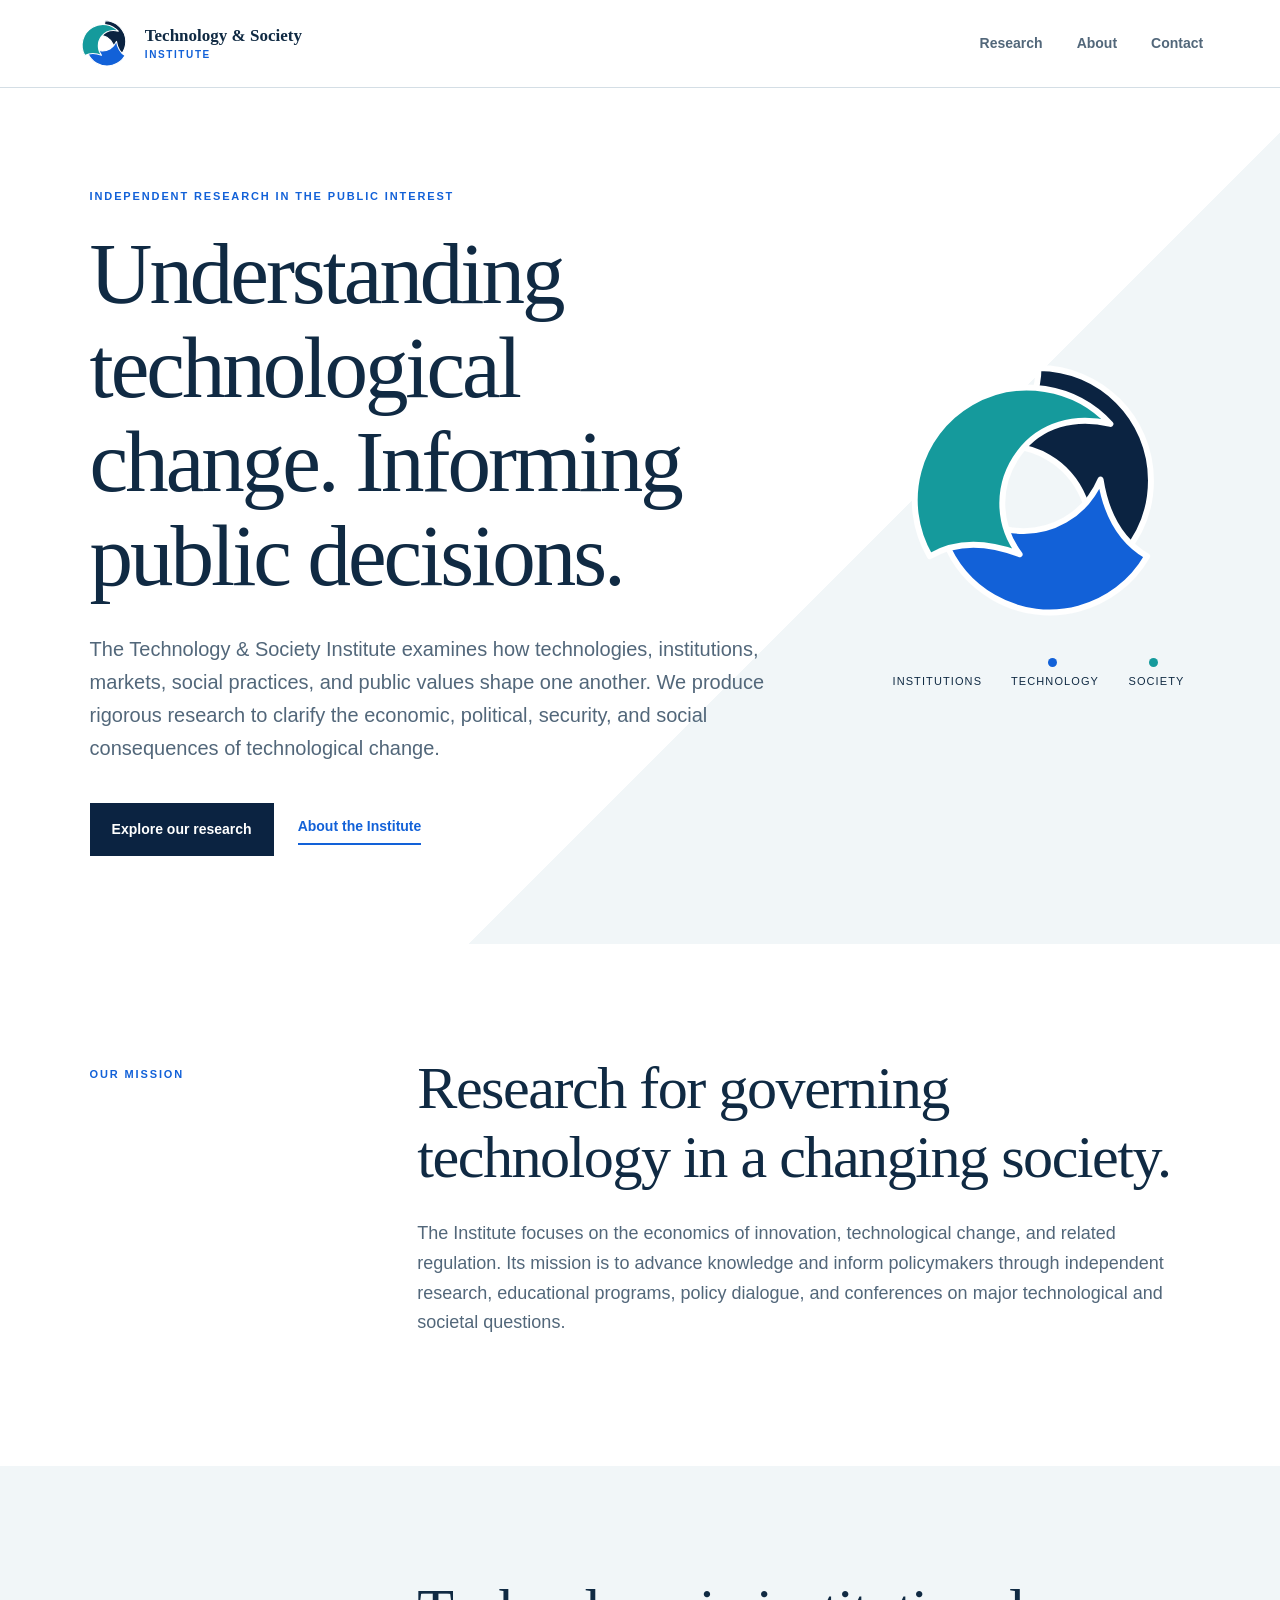
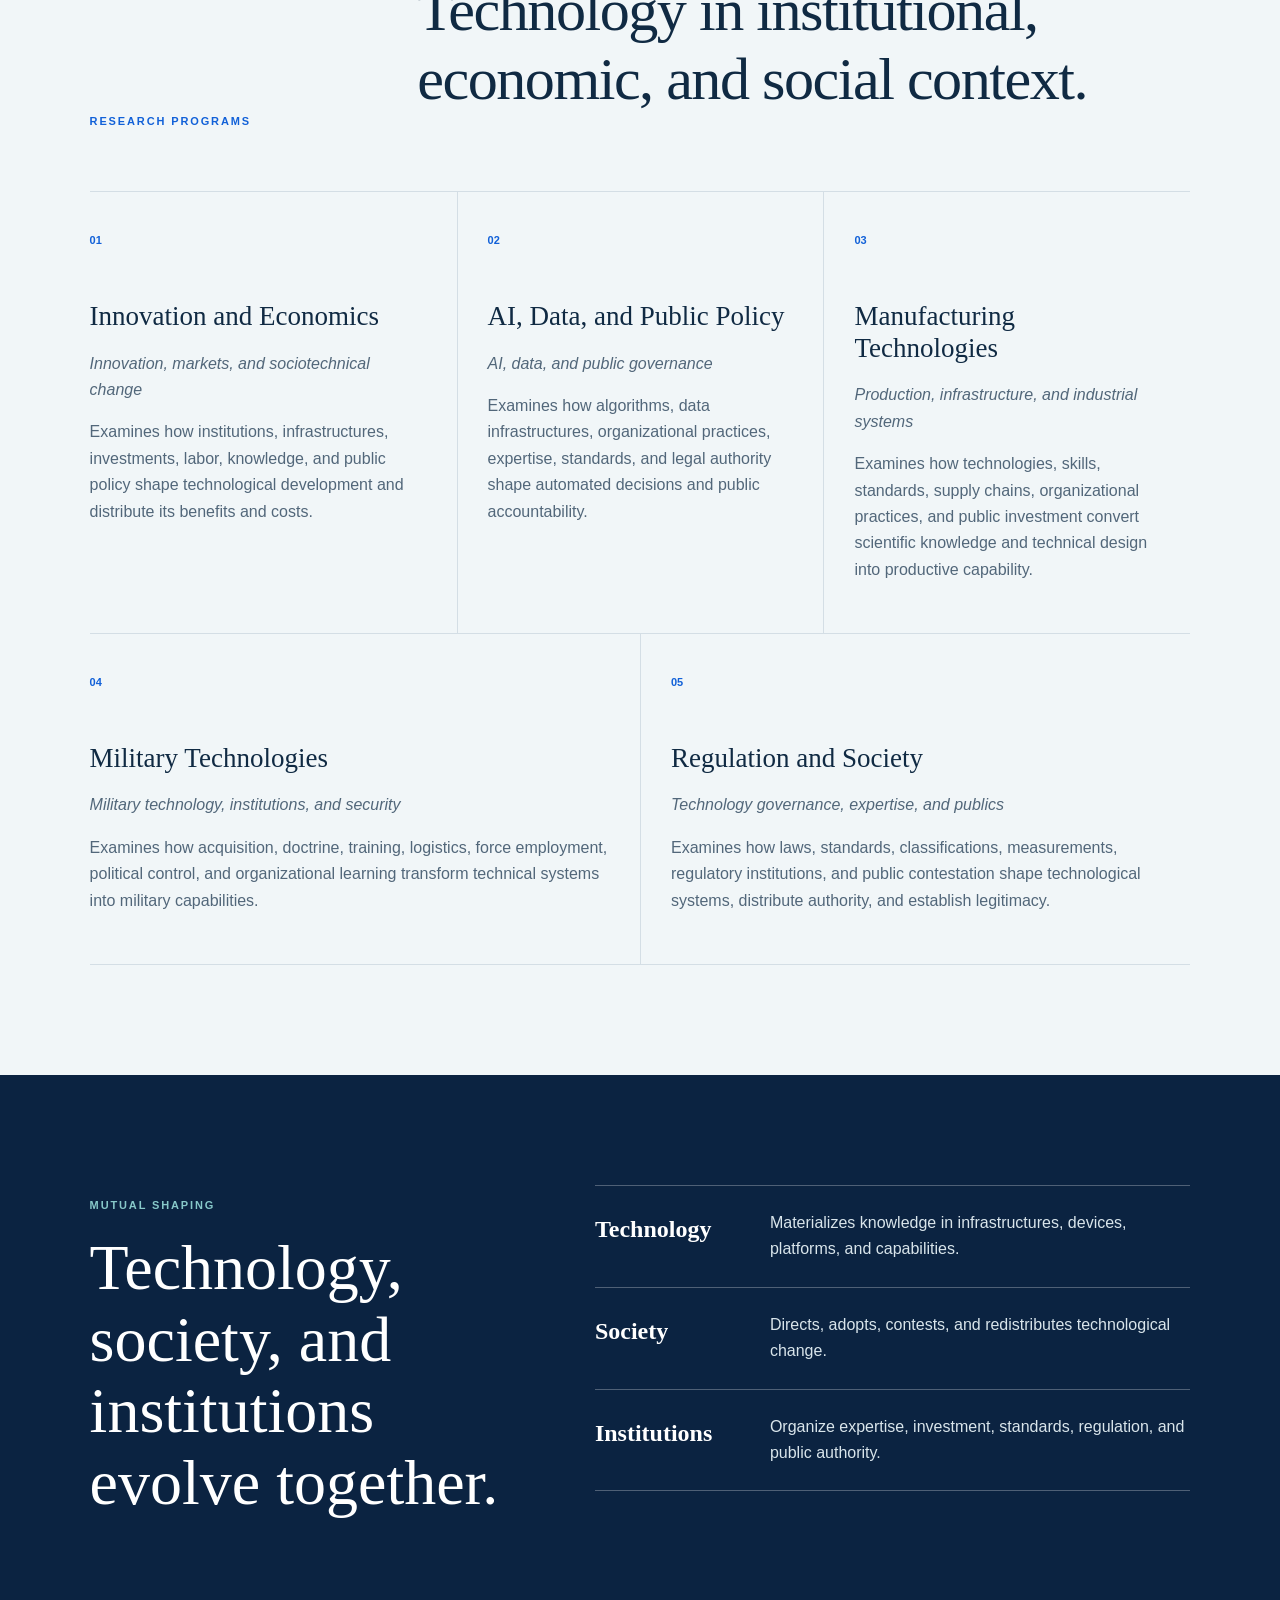
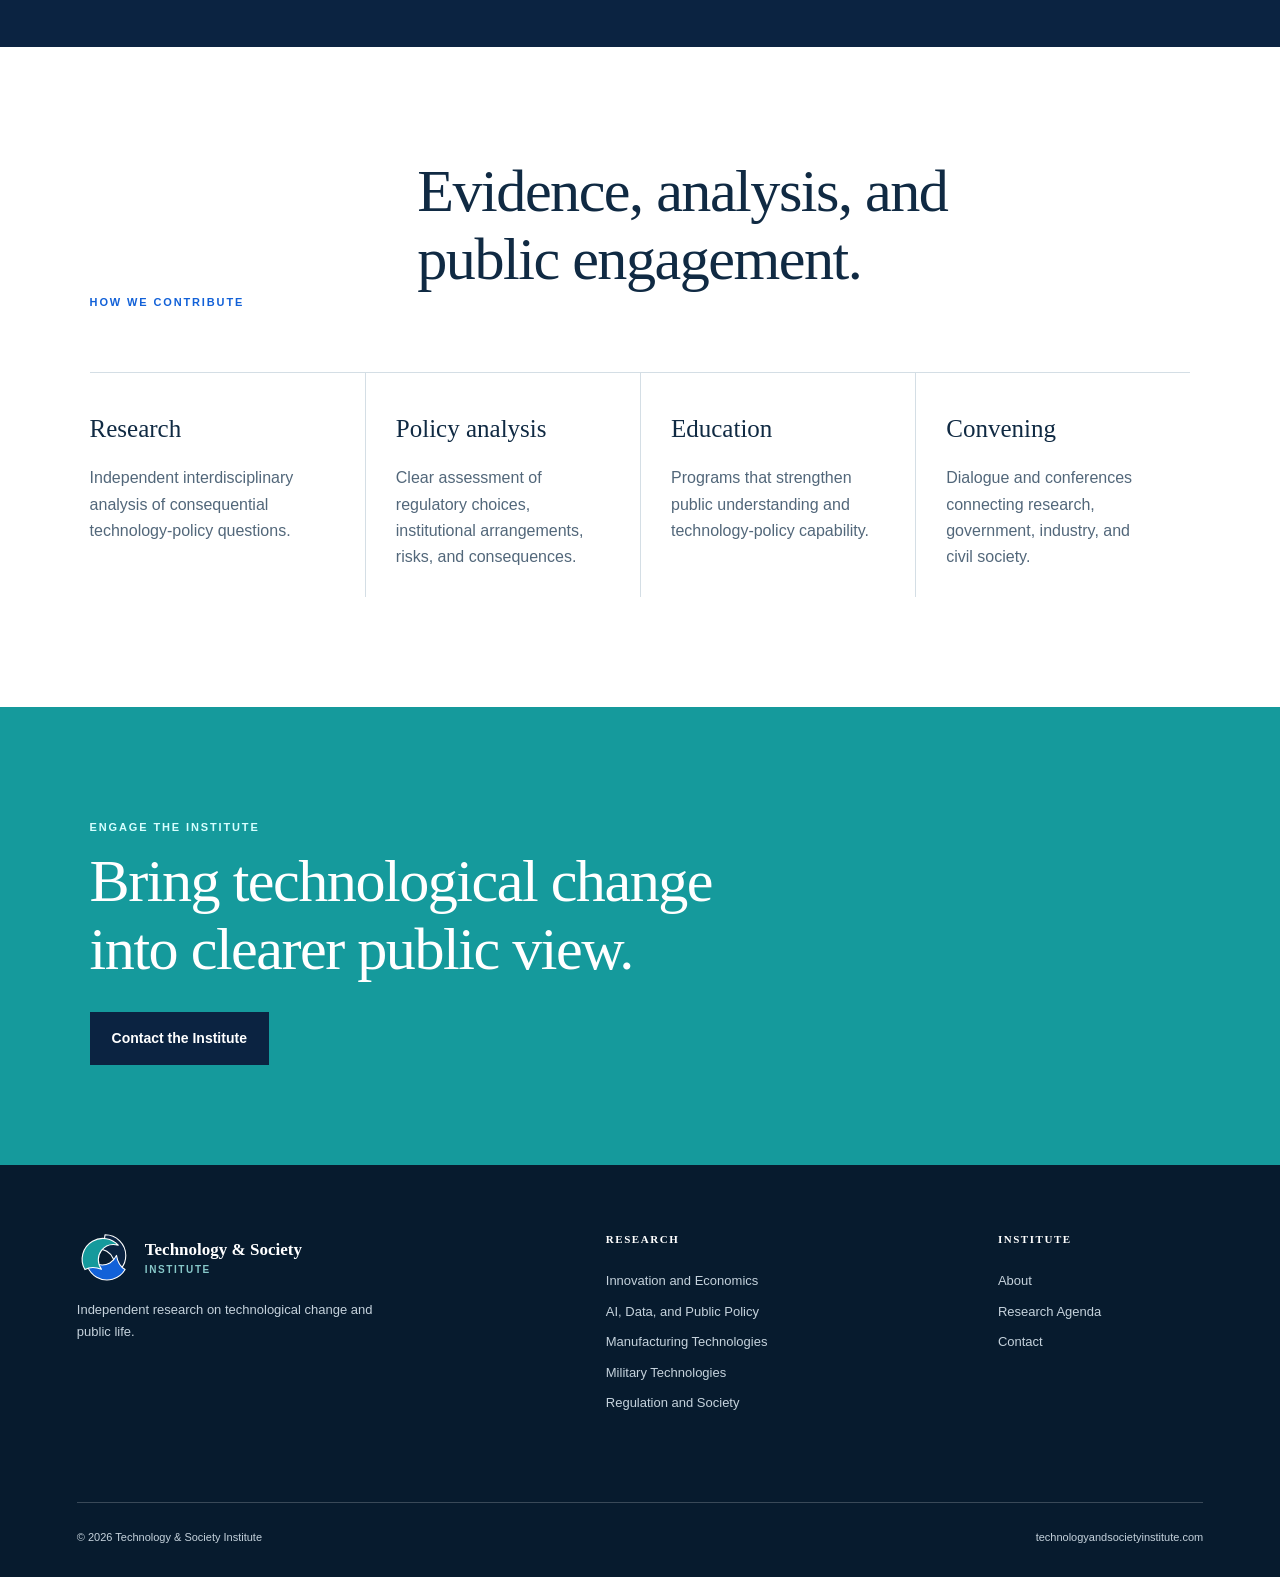
==== index.html @ 9b7af1f1 "Replace science framing with technology, society, and institutions" ====
<!doctype html><html lang="en"><head><meta charset="utf-8"><meta name="viewport" content="width=device-width,initial-scale=1"><title>Technology & Society Institute | Technology, Society, and Institutions</title><meta name="description" content="Independent research on innovation, technological change, regulation, manufacturing, military technology, and the mutual shaping of technology, society, and institutions."><link rel="icon" href="favicon.svg" type="image/svg+xml"><link rel="stylesheet" href="style.css"></head><body><header class="site-header"><a class="brand" href="index.html"><img src="triadic-logo.svg" alt=""><span>Technology &amp; Society<small>Institute</small></span></a><nav aria-label="Primary navigation"><a href="research.html">Research</a><a href="about.html">About</a><a href="contact.html">Contact</a></nav></header><main>
<section class="hero"><div class="hero-copy"><p class="eyebrow">Independent research in the public interest</p><h1>Understanding technological change. Informing public decisions.</h1><p class="lead">The Technology &amp; Society Institute examines how technologies, institutions, markets, social practices, and public values shape one another. We produce rigorous research to clarify the economic, political, security, and social consequences of technological change.</p><div class="actions"><a class="button primary" href="research.html">Explore our research</a><a class="button text" href="about.html">About the Institute</a></div></div><div class="hero-mark"><img src="triadic-logo.svg" alt="Three interwoven forms representing technology, society, and institutions"><div class="legend"><span><i class="institutions"></i>Institutions</span><span><i class="technology"></i>Technology</span><span><i class="society"></i>Society</span></div></div></section>
<section class="mission"><p class="section-label">Our mission</p><div><h2>Research for governing technology in a changing society.</h2><p>The Institute focuses on the economics of innovation, technological change, and related regulation. Its mission is to advance knowledge and inform policymakers through independent research, educational programs, policy dialogue, and conferences on major technological and societal questions.</p></div></section>
<section class="programs"><div class="section-head"><p class="section-label">Research programs</p><h2>Technology in institutional, economic, and social context.</h2></div><div class="program-grid">
<a href="innovation-economics.html"><span>01</span><h3>Innovation and Economics</h3><p><em>Innovation, markets, and sociotechnical change</em></p><p>Examines how institutions, infrastructures, investments, labor, knowledge, and public policy shape technological development and distribute its benefits and costs.</p></a>
<a href="ai-public-policy.html"><span>02</span><h3>AI, Data, and Public Policy</h3><p><em>AI, data, and public governance</em></p><p>Examines how algorithms, data infrastructures, organizational practices, expertise, standards, and legal authority shape automated decisions and public accountability.</p></a>
<a href="manufacturing-technology.html"><span>03</span><h3>Manufacturing Technologies</h3><p><em>Production, infrastructure, and industrial systems</em></p><p>Examines how technologies, skills, standards, supply chains, organizational practices, and public investment convert scientific knowledge and technical design into productive capability.</p></a>
<a href="military-technology.html"><span>04</span><h3>Military Technologies</h3><p><em>Military technology, institutions, and security</em></p><p>Examines how acquisition, doctrine, training, logistics, force employment, political control, and organizational learning transform technical systems into military capabilities.</p></a>
<a href="regulation-society.html"><span>05</span><h3>Regulation and Society</h3><p><em>Technology governance, expertise, and publics</em></p><p>Examines how laws, standards, classifications, measurements, regulatory institutions, and public contestation shape technological systems, distribute authority, and establish legitimacy.</p></a>
</div></section>
<section class="coproduction"><div><p class="section-label light">Mutual shaping</p><h2>Technology, society, and institutions evolve together.</h2></div><div class="cycle"><article><b>Technology</b><p>Materializes knowledge in infrastructures, devices, platforms, and capabilities.</p></article><article><b>Society</b><p>Directs, adopts, contests, and redistributes technological change.</p></article><article><b>Institutions</b><p>Organize expertise, investment, standards, regulation, and public authority.</p></article></div></section>
<section class="work"><div class="section-head"><p class="section-label">How we contribute</p><h2>Evidence, analysis, and public engagement.</h2></div><div class="work-grid"><article><span>Research</span><p>Independent interdisciplinary analysis of consequential technology-policy questions.</p></article><article><span>Policy analysis</span><p>Clear assessment of regulatory choices, institutional arrangements, risks, and consequences.</p></article><article><span>Education</span><p>Programs that strengthen public understanding and technology-policy capability.</p></article><article><span>Convening</span><p>Dialogue and conferences connecting research, government, industry, and civil society.</p></article></div></section>
<section class="cta"><p class="section-label">Engage the Institute</p><h2>Bring technological change into clearer public view.</h2><a class="button primary" href="contact.html">Contact the Institute</a></section></main><footer><div class="footer-brand"><a class="brand inverse" href="index.html"><img src="triadic-logo.svg" alt=""><span>Technology &amp; Society<small>Institute</small></span></a><p>Independent research on technological change and public life.</p></div><div><h3>Research</h3><a href="innovation-economics.html">Innovation and Economics</a><a href="ai-public-policy.html">AI, Data, and Public Policy</a><a href="manufacturing-technology.html">Manufacturing Technologies</a><a href="military-technology.html">Military Technologies</a><a href="regulation-society.html">Regulation and Society</a></div><div><h3>Institute</h3><a href="about.html">About</a><a href="research.html">Research Agenda</a><a href="contact.html">Contact</a></div><div class="footer-base"><span>© 2026 Technology &amp; Society Institute</span><span>technologyandsocietyinstitute.com</span></div></footer></body></html>
---- style.css ----
:root{--navy:#0b2341;--blue:#1261d8;--teal:#159a9c;--ink:#102a43;--muted:#52677a;--pale:#f1f6f8;--line:#d4dee5;--white:#fff;--serif:Georgia,"Times New Roman",serif;--sans:Arial,Helvetica,sans-serif}*{box-sizing:border-box}html{scroll-behavior:smooth}body{margin:0;color:var(--ink);background:var(--white);font-family:var(--sans);line-height:1.65}a{color:inherit}a:focus-visible{outline:3px solid var(--teal);outline-offset:4px}h1,h2,h3{font-family:var(--serif);text-wrap:balance;word-break:normal;hyphens:none}.site-header{height:88px;display:flex;align-items:center;justify-content:space-between;padding:14px clamp(24px,6vw,96px);border-bottom:1px solid var(--line);background:rgba(255,255,255,.97);position:sticky;top:0;z-index:20}.brand{display:flex;align-items:center;gap:12px;text-decoration:none;font-family:var(--serif);font-weight:700;font-size:17px;line-height:1.1}.brand img{width:56px;height:56px}.brand small{display:block;color:var(--blue);font:700 10px var(--sans);letter-spacing:.16em;text-transform:uppercase;margin-top:4px}.site-header nav{display:flex;gap:34px}.site-header nav a{text-decoration:none;font-size:14px;font-weight:700;color:var(--muted)}.site-header nav a:hover{color:var(--blue)}.hero{min-height:720px;padding:88px clamp(24px,7vw,112px);display:grid;grid-template-columns:1.4fr 0.6fr;gap:7vw;align-items:center;background:linear-gradient(135deg,#fff 62%,var(--pale) 62%)}.eyebrow,.section-label{color:var(--blue);font-size:11px;font-weight:800;letter-spacing:.17em;text-transform:uppercase}.hero h1,.page-hero h1{font-size:clamp(54px, 6.8vw, 100px);line-height:1.08;letter-spacing:-.035em;font-weight:500;margin:22px 0 30px;max-width:1050px}.lead,.page-hero>p:last-child{font-size:20px;line-height:1.65;color:var(--muted);max-width:820px}.actions{display:flex;gap:24px;align-items:center;margin-top:38px}.button{display:inline-block;text-decoration:none;font-weight:800;font-size:14px}.button.primary{background:var(--navy);color:#fff;padding:15px 22px}.button.text{color:var(--blue);border-bottom:2px solid var(--blue);padding-bottom:5px}.hero-mark{text-align:center}.hero-mark>img{width:min(100%,400px)}.legend{display:flex;justify-content:center;gap:18px;font-size:11px;text-transform:uppercase;letter-spacing:.1em}.legend i{display:inline-block;width:9px;height:9px;border-radius:50%;margin-right:5px}.science{background:var(--navy)}.technology{background:var(--blue)}.society{background:var(--teal)}.mission,.prose{padding:110px clamp(24px,7vw,112px);display:grid;grid-template-columns:1fr 3fr;gap:70px}.contact h2,.cta h2,.mission h2,.prose h2,.section-head h2{font-size:clamp(38px, 4.7vw, 66px);line-height:1.14;letter-spacing:-.025em;font-weight:500;margin:0 0 28px}.contact p,.mission p:not(.section-label),.prose p{font-size:18px;color:var(--muted);max-width:900px}.programs,.topics,.work{padding:110px clamp(24px,7vw,112px);background:var(--pale)}.section-head{display:grid;grid-template-columns:1fr 3fr;gap:70px;align-items:end;margin-bottom:50px}.program-grid{display:grid;grid-template-columns:repeat(6,1fr);border-top:1px solid var(--line)}.program-grid a{grid-column:span 2;min-height:310px;padding:34px 30px 34px 0;border-bottom:1px solid var(--line);text-decoration:none}.program-grid a:nth-child(3n+2),.program-grid a:nth-child(3n+3){padding-left:30px;border-left:1px solid var(--line)}.program-grid a:nth-child(4),.program-grid a:nth-child(5){grid-column:span 3}.program-grid span,.topic-grid span{font-size:11px;font-weight:800;color:var(--blue)}.program-grid h3,.topic-grid h3{font-size:27px;line-height:1.18;font-weight:500;margin:48px 0 18px}.program-grid p,.topic-grid p,.work-grid p{color:var(--muted)}.coproduction{padding:110px clamp(24px,7vw,112px);background:var(--navy);color:#fff;display:grid;grid-template-columns:1fr 1.4fr;gap:80px}.section-label.light{color:#87c8c9}.coproduction h2,.method h2{font-size:clamp(40px, 5vw, 70px);line-height:1.12;font-weight:500;margin:18px 0}.cycle{border-top:1px solid rgba(255,255,255,.28)}.cycle article{display:grid;grid-template-columns:150px 1fr;gap:25px;padding:24px 0;border-bottom:1px solid rgba(255,255,255,.28)}.cycle b{font-family:var(--serif);font-size:24px}.cycle p{margin:0;color:#d9e5eb}.work{background:#fff}.work-grid{display:grid;grid-template-columns:repeat(4,1fr);border-top:1px solid var(--line)}.work-grid article{padding:35px 30px 10px 0}.work-grid article+article{padding-left:30px;border-left:1px solid var(--line)}.work-grid span{font-family:var(--serif);font-size:25px}.cta{padding:100px clamp(24px,7vw,112px);background:var(--teal);color:#fff}.cta .section-label{color:#d7ffff}.cta h2{max-width:850px}.page-hero{padding:100px clamp(24px,8vw,130px);background:var(--pale);min-height:530px;display:flex;flex-direction:column;justify-content:center}.page-hero h1{font-size:clamp(48px, 6vw, 88px);line-height:1.12}.page-hero.program{background:linear-gradient(135deg,#fff 62%,var(--pale) 62%)}.pale{background:var(--pale)}.method,.principles,.questions{padding:105px clamp(24px,7vw,112px);background:var(--navy);color:#fff}.principles>div{display:grid;grid-template-columns:repeat(4,1fr);margin-top:48px;border-top:1px solid rgba(255,255,255,.25)}.principles article{padding:30px 28px 15px 0}.principles article+article{padding-left:28px;border-left:1px solid rgba(255,255,255,.25)}.principles span{font-size:11px;color:#87c8c9}.principles h3{font-size:24px;margin:35px 0 15px}.principles p{color:#d9e5eb}.research-list{padding:50px clamp(24px,7vw,112px) 110px}.research-list a{display:grid;grid-template-columns:70px 1fr auto;gap:30px;align-items:center;padding:38px 0;border-bottom:1px solid var(--line);text-decoration:none}.research-list span{font-size:11px;color:var(--blue);font-weight:800}.research-list h2{font-size:34px;line-height:1.18;margin:0 0 10px;font-weight:500}.research-list p{margin:0;color:var(--muted)}.research-list b{font-size:13px;color:var(--blue)}.method{display:grid;grid-template-columns:1fr 1.4fr;gap:80px}.method ol{list-style:none;margin:0;padding:0;border-top:1px solid rgba(255,255,255,.25)}.method li{display:grid;grid-template-columns:150px 1fr;gap:22px;padding:24px 0;border-bottom:1px solid rgba(255,255,255,.25)}.method li span{color:#d9e5eb}.cross-cutting-grid{border-top:1px solid rgba(255,255,255,.25)}.cross-cutting-grid article{display:grid;grid-template-columns:190px 1fr;gap:22px;padding:24px 0;border-bottom:1px solid rgba(255,255,255,.25)}.cross-cutting-grid b{font-family:var(--serif);font-size:20px}.cross-cutting-grid span{color:#d9e5eb}.topics{background:#fff}.topic-grid{display:grid;grid-template-columns:1fr 1fr;gap:1px;background:var(--line)}.topic-grid article{background:#fff;padding:38px}.topic-grid h3{margin:32px 0 14px}.questions ul{margin:45px 0 0;padding:0;list-style:none;display:grid;grid-template-columns:1fr 1fr;gap:1px;background:rgba(255,255,255,.25)}.questions li{background:var(--navy);padding:30px;font-family:var(--serif);font-size:22px;line-height:1.35}.next-program{padding:55px clamp(24px,7vw,112px)}.next-program a{color:var(--blue);font-weight:800;text-decoration:none}.contact{padding:105px clamp(24px,7vw,112px);display:grid;grid-template-columns:1.5fr 1fr;gap:80px}.contact aside{background:var(--navy);color:#fff;padding:45px}.contact aside a{display:block;color:#fff;font-family:var(--serif);font-size:clamp(24px, 3vw, 38px);line-height:1.2;margin:42px 0;overflow-wrap:anywhere}.contact aside p:last-child{color:#d9e5eb;font-size:14px}footer{padding:65px clamp(24px,6vw,96px) 30px;background:#071b2e;color:#c5d2dc;display:grid;grid-template-columns:1.4fr 1fr 0.6fr;gap:50px}footer .brand{color:#fff}.inverse small{color:#87c8c9}.footer-brand p{max-width:320px;font-size:13px}footer h3{color:#fff;text-transform:uppercase;letter-spacing:.14em;font-size:11px;margin:0 0 22px}footer>div>a:not(.brand){display:block;text-decoration:none;font-size:13px;margin:9px 0}.footer-base{grid-column:1/-1;border-top:1px solid rgba(255,255,255,.2);margin-top:30px;padding-top:25px;display:flex;justify-content:space-between;font-size:11px}@media (max-width:900px){.hero{grid-template-columns:1fr;min-height:0}.hero-mark{display:none}.contact,.coproduction,.method,.mission,.prose,.section-head{grid-template-columns:1fr;gap:35px}.program-grid{grid-template-columns:1fr 1fr}.program-grid a,.program-grid a:nth-child(4),.program-grid a:nth-child(5){grid-column:span 1}.program-grid a:nth-child(n){padding:30px;border-left:0;border-bottom:1px solid var(--line)}.principles>div,.work-grid{grid-template-columns:1fr 1fr}.principles article:nth-child(3),.work-grid article:nth-child(3){border-left:0}.site-header nav{gap:18px}footer{grid-template-columns:1fr 1fr}}@media (max-width:560px){.site-header{height:76px;padding:10px 18px}.brand{font-size:14px}.brand img{width:48px;height:48px}.site-header nav{gap:12px}.site-header nav a{font-size:12px}.hero,.page-hero{padding:72px 22px}.hero h1,.page-hero h1{font-size:43px;line-height:1.16;letter-spacing:-.02em}.contact,.coproduction,.method,.mission,.principles,.programs,.prose,.questions,.topics,.work{padding:75px 22px}.principles>div,.program-grid,.questions ul,.topic-grid,.work-grid{grid-template-columns:1fr}.principles article,.work-grid article{border-left:0!important;padding:25px 0}.cross-cutting-grid article,.cycle article,.method li{grid-template-columns:1fr;gap:7px}.research-list{padding:30px 22px 75px}.research-list a{grid-template-columns:38px 1fr}.research-list b{display:none}.research-list h2{font-size:27px}.contact aside{padding:32px 26px}footer{grid-template-columns:1fr;padding:55px 22px 25px}.footer-base{display:block}.footer-base span{display:block;margin-top:8px}}
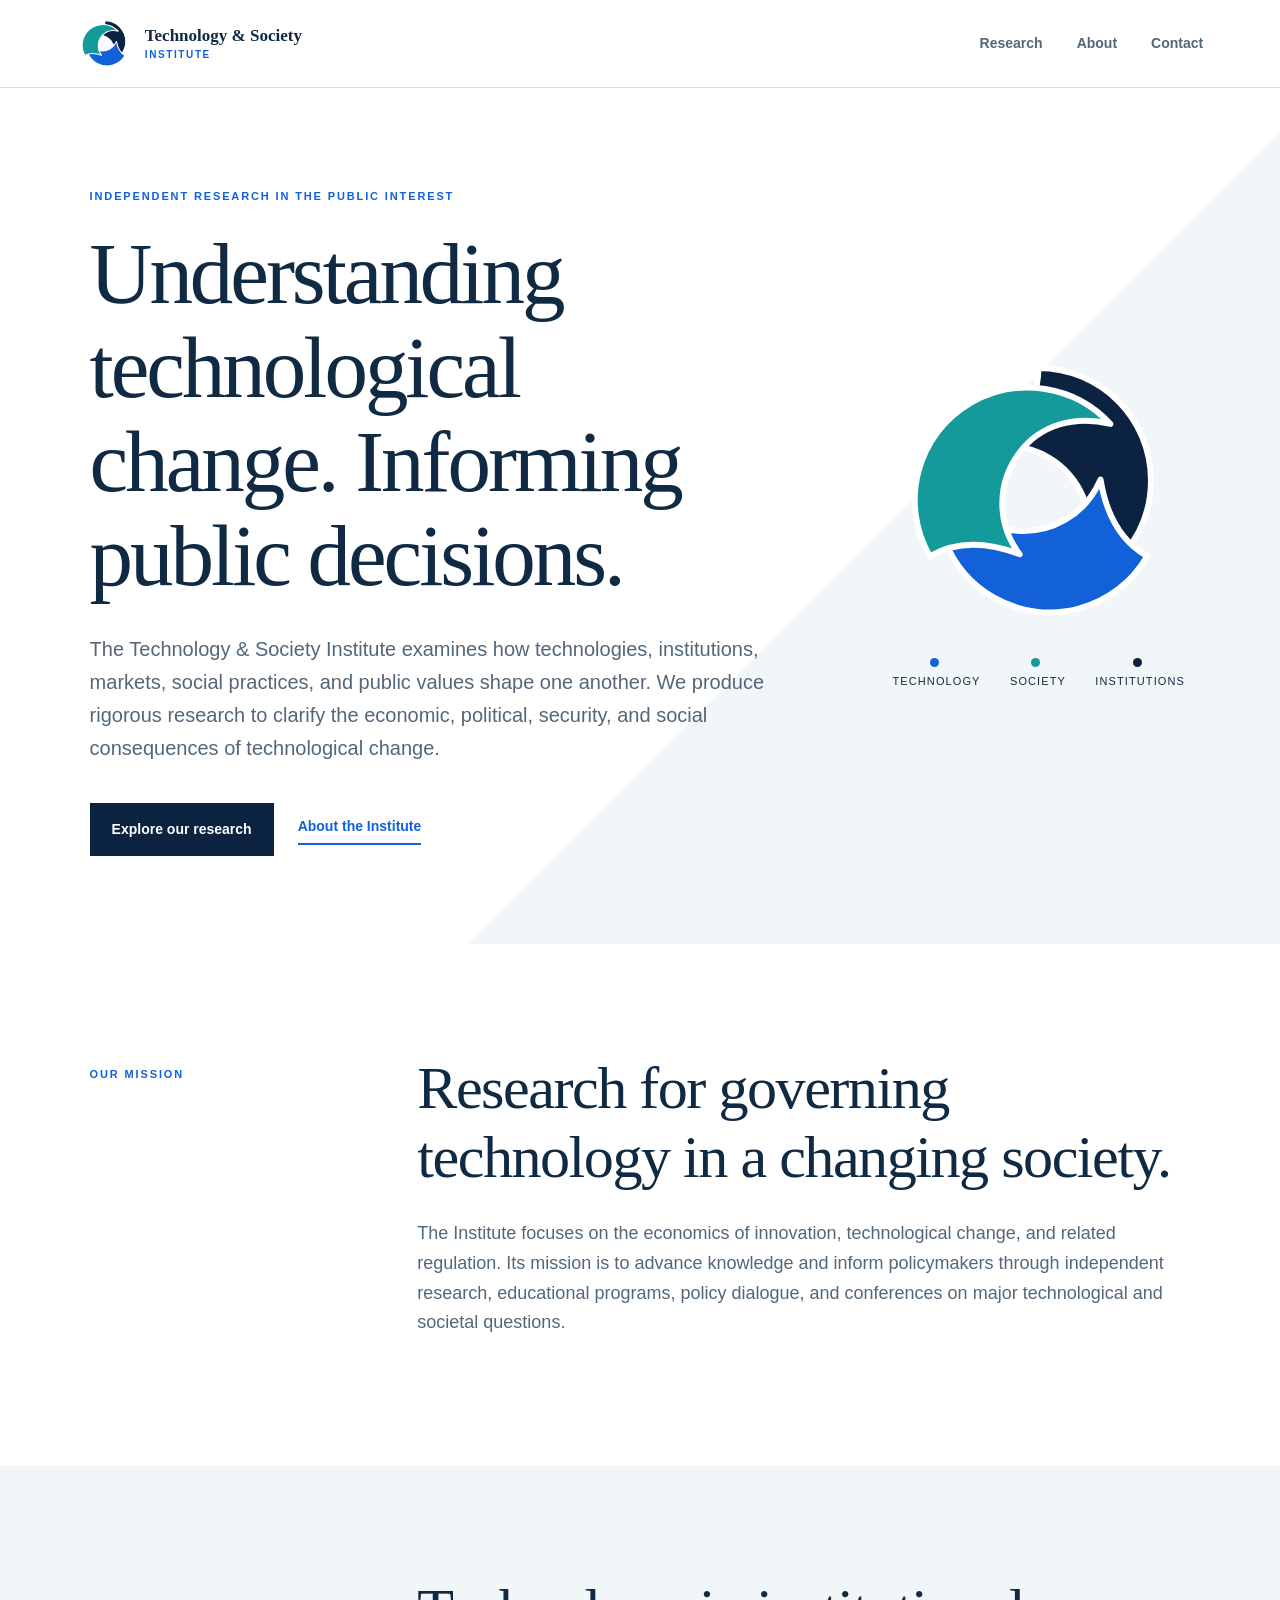
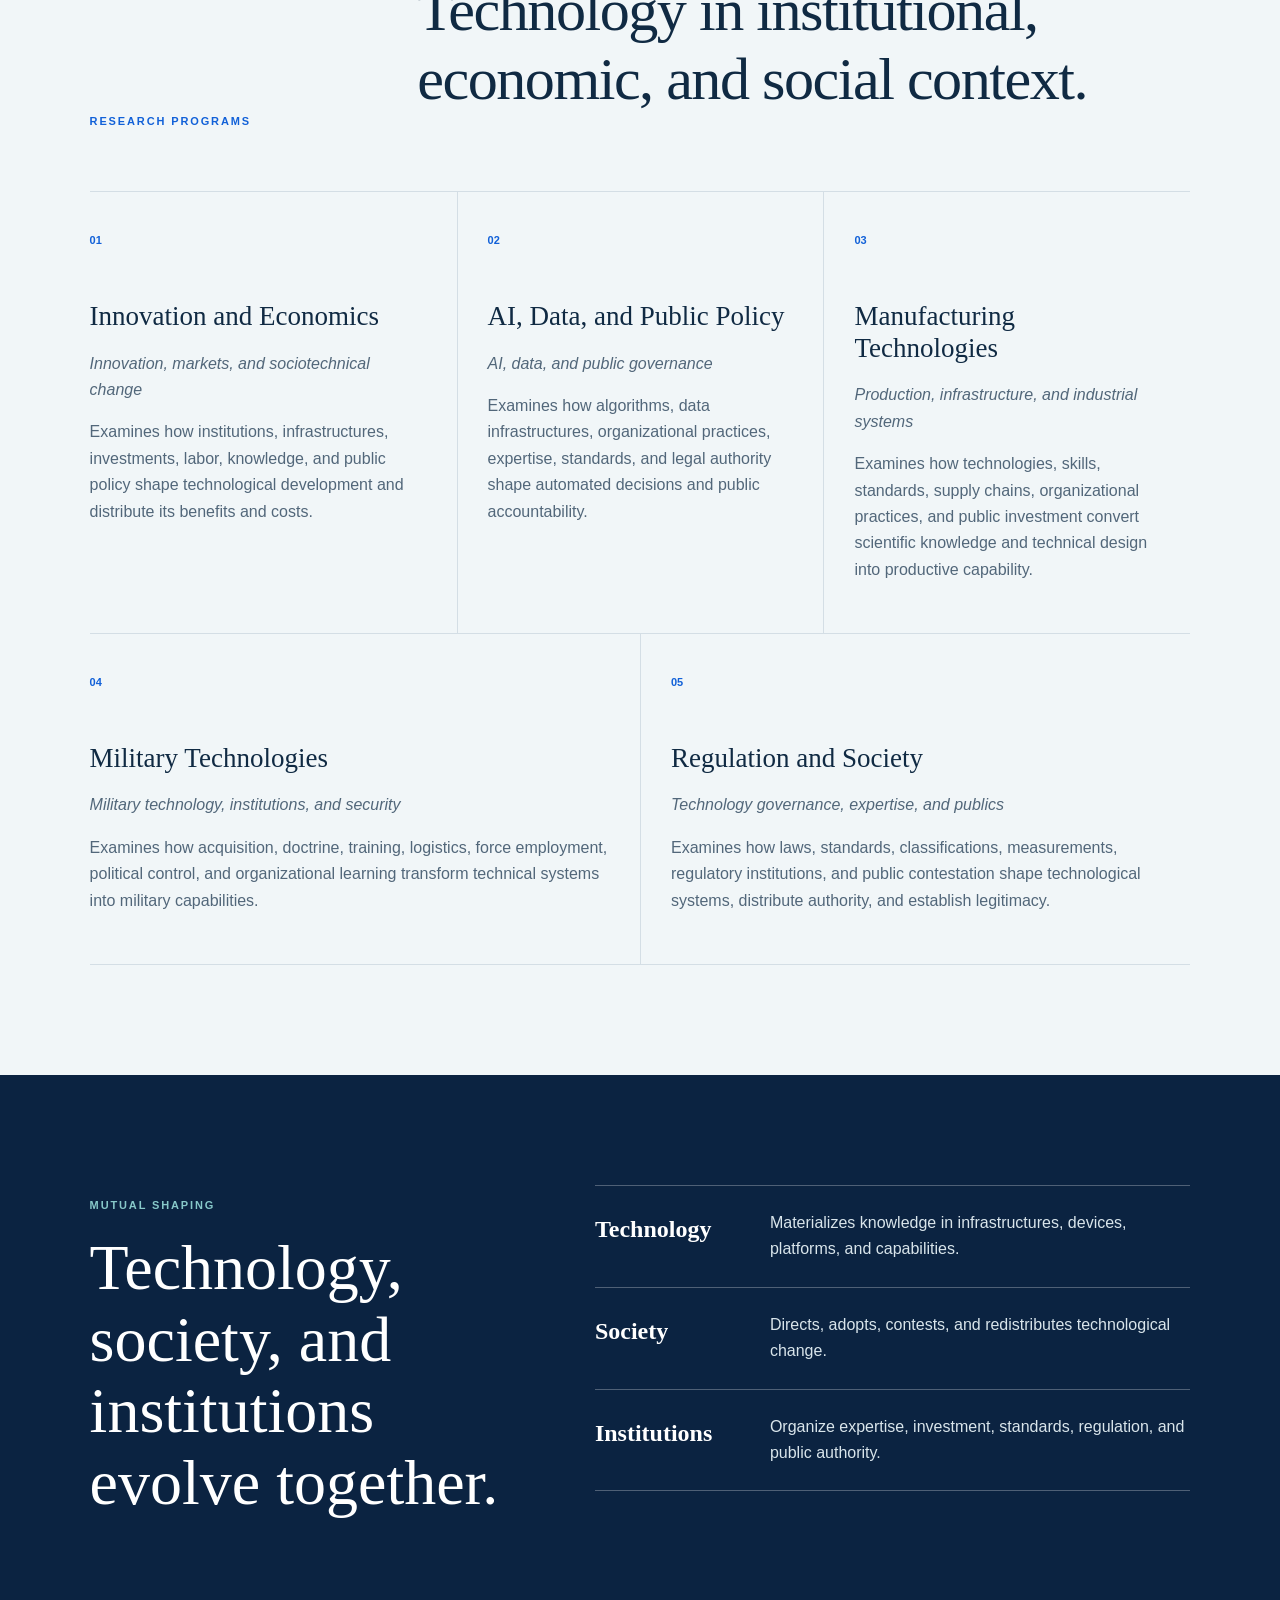
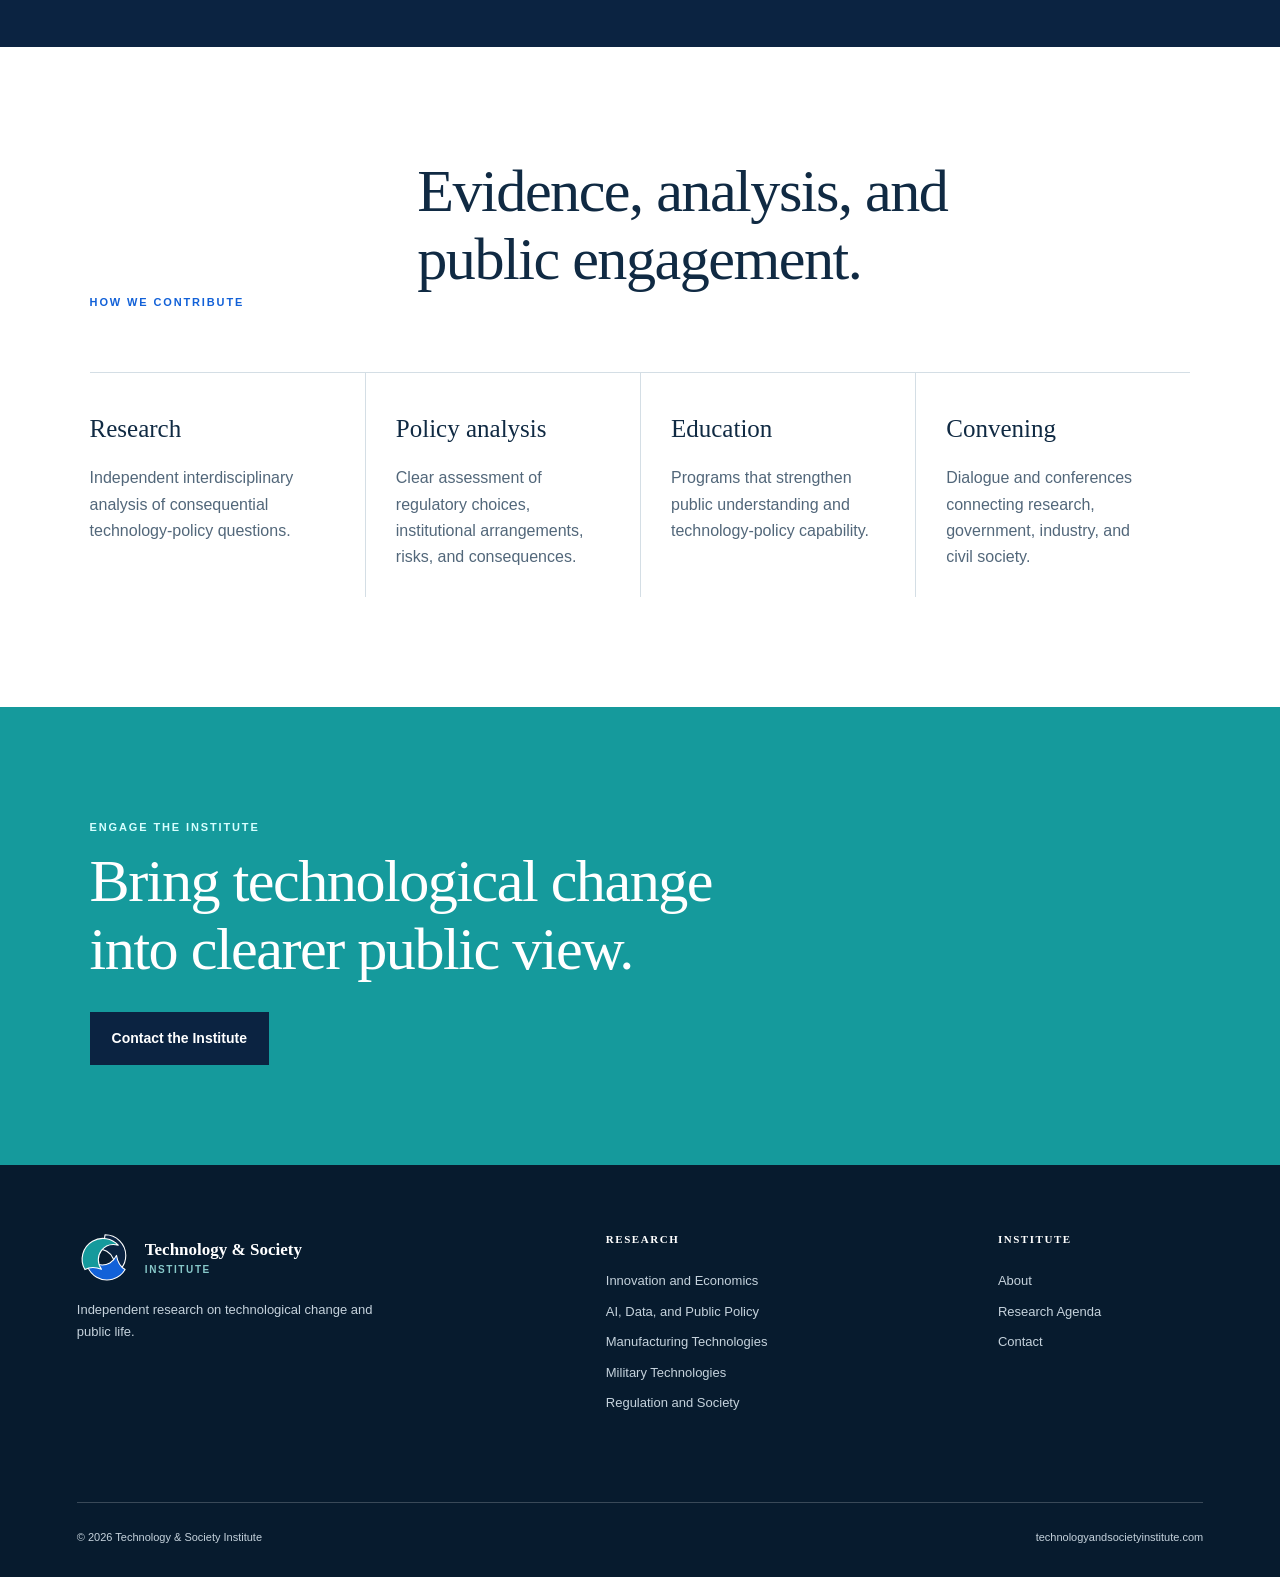
==== commit 6e267344: "Order logo legend as technology, society, and institutions" ====
--- a/index.html
+++ b/index.html
@@ -1,5 +1,5 @@
 <!doctype html><html lang="en"><head><meta charset="utf-8"><meta name="viewport" content="width=device-width,initial-scale=1"><title>Technology & Society Institute | Technology, Society, and Institutions</title><meta name="description" content="Independent research on innovation, technological change, regulation, manufacturing, military technology, and the mutual shaping of technology, society, and institutions."><link rel="icon" href="favicon.svg" type="image/svg+xml"><link rel="stylesheet" href="style.css"></head><body><header class="site-header"><a class="brand" href="index.html"><img src="triadic-logo.svg" alt=""><span>Technology &amp; Society<small>Institute</small></span></a><nav aria-label="Primary navigation"><a href="research.html">Research</a><a href="about.html">About</a><a href="contact.html">Contact</a></nav></header><main>
-<section class="hero"><div class="hero-copy"><p class="eyebrow">Independent research in the public interest</p><h1>Understanding technological change. Informing public decisions.</h1><p class="lead">The Technology &amp; Society Institute examines how technologies, institutions, markets, social practices, and public values shape one another. We produce rigorous research to clarify the economic, political, security, and social consequences of technological change.</p><div class="actions"><a class="button primary" href="research.html">Explore our research</a><a class="button text" href="about.html">About the Institute</a></div></div><div class="hero-mark"><img src="triadic-logo.svg" alt="Three interwoven forms representing technology, society, and institutions"><div class="legend"><span><i class="institutions"></i>Institutions</span><span><i class="technology"></i>Technology</span><span><i class="society"></i>Society</span></div></div></section>
+<section class="hero"><div class="hero-copy"><p class="eyebrow">Independent research in the public interest</p><h1>Understanding technological change. Informing public decisions.</h1><p class="lead">The Technology &amp; Society Institute examines how technologies, institutions, markets, social practices, and public values shape one another. We produce rigorous research to clarify the economic, political, security, and social consequences of technological change.</p><div class="actions"><a class="button primary" href="research.html">Explore our research</a><a class="button text" href="about.html">About the Institute</a></div></div><div class="hero-mark"><img src="triadic-logo.svg" alt="Three interwoven forms representing technology, society, and institutions"><div class="legend"><span><i class="technology"></i>Technology</span><span><i class="society"></i>Society</span><span><i class="institutions"></i>Institutions</span></div></div></section>
 <section class="mission"><p class="section-label">Our mission</p><div><h2>Research for governing technology in a changing society.</h2><p>The Institute focuses on the economics of innovation, technological change, and related regulation. Its mission is to advance knowledge and inform policymakers through independent research, educational programs, policy dialogue, and conferences on major technological and societal questions.</p></div></section>
 <section class="programs"><div class="section-head"><p class="section-label">Research programs</p><h2>Technology in institutional, economic, and social context.</h2></div><div class="program-grid">
 <a href="innovation-economics.html"><span>01</span><h3>Innovation and Economics</h3><p><em>Innovation, markets, and sociotechnical change</em></p><p>Examines how institutions, infrastructures, investments, labor, knowledge, and public policy shape technological development and distribute its benefits and costs.</p></a>
--- a/style.css
+++ b/style.css
@@ -1 +1 @@
-:root{--navy:#0b2341;--blue:#1261d8;--teal:#159a9c;--ink:#102a43;--muted:#52677a;--pale:#f1f6f8;--line:#d4dee5;--white:#fff;--serif:Georgia,"Times New Roman",serif;--sans:Arial,Helvetica,sans-serif}*{box-sizing:border-box}html{scroll-behavior:smooth}body{margin:0;color:var(--ink);background:var(--white);font-family:var(--sans);line-height:1.65}a{color:inherit}a:focus-visible{outline:3px solid var(--teal);outline-offset:4px}h1,h2,h3{font-family:var(--serif);text-wrap:balance;word-break:normal;hyphens:none}.site-header{height:88px;display:flex;align-items:center;justify-content:space-between;padding:14px clamp(24px,6vw,96px);border-bottom:1px solid var(--line);background:rgba(255,255,255,.97);position:sticky;top:0;z-index:20}.brand{display:flex;align-items:center;gap:12px;text-decoration:none;font-family:var(--serif);font-weight:700;font-size:17px;line-height:1.1}.brand img{width:56px;height:56px}.brand small{display:block;color:var(--blue);font:700 10px var(--sans);letter-spacing:.16em;text-transform:uppercase;margin-top:4px}.site-header nav{display:flex;gap:34px}.site-header nav a{text-decoration:none;font-size:14px;font-weight:700;color:var(--muted)}.site-header nav a:hover{color:var(--blue)}.hero{min-height:720px;padding:88px clamp(24px,7vw,112px);display:grid;grid-template-columns:1.4fr 0.6fr;gap:7vw;align-items:center;background:linear-gradient(135deg,#fff 62%,var(--pale) 62%)}.eyebrow,.section-label{color:var(--blue);font-size:11px;font-weight:800;letter-spacing:.17em;text-transform:uppercase}.hero h1,.page-hero h1{font-size:clamp(54px, 6.8vw, 100px);line-height:1.08;letter-spacing:-.035em;font-weight:500;margin:22px 0 30px;max-width:1050px}.lead,.page-hero>p:last-child{font-size:20px;line-height:1.65;color:var(--muted);max-width:820px}.actions{display:flex;gap:24px;align-items:center;margin-top:38px}.button{display:inline-block;text-decoration:none;font-weight:800;font-size:14px}.button.primary{background:var(--navy);color:#fff;padding:15px 22px}.button.text{color:var(--blue);border-bottom:2px solid var(--blue);padding-bottom:5px}.hero-mark{text-align:center}.hero-mark>img{width:min(100%,400px)}.legend{display:flex;justify-content:center;gap:18px;font-size:11px;text-transform:uppercase;letter-spacing:.1em}.legend i{display:inline-block;width:9px;height:9px;border-radius:50%;margin-right:5px}.science{background:var(--navy)}.technology{background:var(--blue)}.society{background:var(--teal)}.mission,.prose{padding:110px clamp(24px,7vw,112px);display:grid;grid-template-columns:1fr 3fr;gap:70px}.contact h2,.cta h2,.mission h2,.prose h2,.section-head h2{font-size:clamp(38px, 4.7vw, 66px);line-height:1.14;letter-spacing:-.025em;font-weight:500;margin:0 0 28px}.contact p,.mission p:not(.section-label),.prose p{font-size:18px;color:var(--muted);max-width:900px}.programs,.topics,.work{padding:110px clamp(24px,7vw,112px);background:var(--pale)}.section-head{display:grid;grid-template-columns:1fr 3fr;gap:70px;align-items:end;margin-bottom:50px}.program-grid{display:grid;grid-template-columns:repeat(6,1fr);border-top:1px solid var(--line)}.program-grid a{grid-column:span 2;min-height:310px;padding:34px 30px 34px 0;border-bottom:1px solid var(--line);text-decoration:none}.program-grid a:nth-child(3n+2),.program-grid a:nth-child(3n+3){padding-left:30px;border-left:1px solid var(--line)}.program-grid a:nth-child(4),.program-grid a:nth-child(5){grid-column:span 3}.program-grid span,.topic-grid span{font-size:11px;font-weight:800;color:var(--blue)}.program-grid h3,.topic-grid h3{font-size:27px;line-height:1.18;font-weight:500;margin:48px 0 18px}.program-grid p,.topic-grid p,.work-grid p{color:var(--muted)}.coproduction{padding:110px clamp(24px,7vw,112px);background:var(--navy);color:#fff;display:grid;grid-template-columns:1fr 1.4fr;gap:80px}.section-label.light{color:#87c8c9}.coproduction h2,.method h2{font-size:clamp(40px, 5vw, 70px);line-height:1.12;font-weight:500;margin:18px 0}.cycle{border-top:1px solid rgba(255,255,255,.28)}.cycle article{display:grid;grid-template-columns:150px 1fr;gap:25px;padding:24px 0;border-bottom:1px solid rgba(255,255,255,.28)}.cycle b{font-family:var(--serif);font-size:24px}.cycle p{margin:0;color:#d9e5eb}.work{background:#fff}.work-grid{display:grid;grid-template-columns:repeat(4,1fr);border-top:1px solid var(--line)}.work-grid article{padding:35px 30px 10px 0}.work-grid article+article{padding-left:30px;border-left:1px solid var(--line)}.work-grid span{font-family:var(--serif);font-size:25px}.cta{padding:100px clamp(24px,7vw,112px);background:var(--teal);color:#fff}.cta .section-label{color:#d7ffff}.cta h2{max-width:850px}.page-hero{padding:100px clamp(24px,8vw,130px);background:var(--pale);min-height:530px;display:flex;flex-direction:column;justify-content:center}.page-hero h1{font-size:clamp(48px, 6vw, 88px);line-height:1.12}.page-hero.program{background:linear-gradient(135deg,#fff 62%,var(--pale) 62%)}.pale{background:var(--pale)}.method,.principles,.questions{padding:105px clamp(24px,7vw,112px);background:var(--navy);color:#fff}.principles>div{display:grid;grid-template-columns:repeat(4,1fr);margin-top:48px;border-top:1px solid rgba(255,255,255,.25)}.principles article{padding:30px 28px 15px 0}.principles article+article{padding-left:28px;border-left:1px solid rgba(255,255,255,.25)}.principles span{font-size:11px;color:#87c8c9}.principles h3{font-size:24px;margin:35px 0 15px}.principles p{color:#d9e5eb}.research-list{padding:50px clamp(24px,7vw,112px) 110px}.research-list a{display:grid;grid-template-columns:70px 1fr auto;gap:30px;align-items:center;padding:38px 0;border-bottom:1px solid var(--line);text-decoration:none}.research-list span{font-size:11px;color:var(--blue);font-weight:800}.research-list h2{font-size:34px;line-height:1.18;margin:0 0 10px;font-weight:500}.research-list p{margin:0;color:var(--muted)}.research-list b{font-size:13px;color:var(--blue)}.method{display:grid;grid-template-columns:1fr 1.4fr;gap:80px}.method ol{list-style:none;margin:0;padding:0;border-top:1px solid rgba(255,255,255,.25)}.method li{display:grid;grid-template-columns:150px 1fr;gap:22px;padding:24px 0;border-bottom:1px solid rgba(255,255,255,.25)}.method li span{color:#d9e5eb}.cross-cutting-grid{border-top:1px solid rgba(255,255,255,.25)}.cross-cutting-grid article{display:grid;grid-template-columns:190px 1fr;gap:22px;padding:24px 0;border-bottom:1px solid rgba(255,255,255,.25)}.cross-cutting-grid b{font-family:var(--serif);font-size:20px}.cross-cutting-grid span{color:#d9e5eb}.topics{background:#fff}.topic-grid{display:grid;grid-template-columns:1fr 1fr;gap:1px;background:var(--line)}.topic-grid article{background:#fff;padding:38px}.topic-grid h3{margin:32px 0 14px}.questions ul{margin:45px 0 0;padding:0;list-style:none;display:grid;grid-template-columns:1fr 1fr;gap:1px;background:rgba(255,255,255,.25)}.questions li{background:var(--navy);padding:30px;font-family:var(--serif);font-size:22px;line-height:1.35}.next-program{padding:55px clamp(24px,7vw,112px)}.next-program a{color:var(--blue);font-weight:800;text-decoration:none}.contact{padding:105px clamp(24px,7vw,112px);display:grid;grid-template-columns:1.5fr 1fr;gap:80px}.contact aside{background:var(--navy);color:#fff;padding:45px}.contact aside a{display:block;color:#fff;font-family:var(--serif);font-size:clamp(24px, 3vw, 38px);line-height:1.2;margin:42px 0;overflow-wrap:anywhere}.contact aside p:last-child{color:#d9e5eb;font-size:14px}footer{padding:65px clamp(24px,6vw,96px) 30px;background:#071b2e;color:#c5d2dc;display:grid;grid-template-columns:1.4fr 1fr 0.6fr;gap:50px}footer .brand{color:#fff}.inverse small{color:#87c8c9}.footer-brand p{max-width:320px;font-size:13px}footer h3{color:#fff;text-transform:uppercase;letter-spacing:.14em;font-size:11px;margin:0 0 22px}footer>div>a:not(.brand){display:block;text-decoration:none;font-size:13px;margin:9px 0}.footer-base{grid-column:1/-1;border-top:1px solid rgba(255,255,255,.2);margin-top:30px;padding-top:25px;display:flex;justify-content:space-between;font-size:11px}@media (max-width:900px){.hero{grid-template-columns:1fr;min-height:0}.hero-mark{display:none}.contact,.coproduction,.method,.mission,.prose,.section-head{grid-template-columns:1fr;gap:35px}.program-grid{grid-template-columns:1fr 1fr}.program-grid a,.program-grid a:nth-child(4),.program-grid a:nth-child(5){grid-column:span 1}.program-grid a:nth-child(n){padding:30px;border-left:0;border-bottom:1px solid var(--line)}.principles>div,.work-grid{grid-template-columns:1fr 1fr}.principles article:nth-child(3),.work-grid article:nth-child(3){border-left:0}.site-header nav{gap:18px}footer{grid-template-columns:1fr 1fr}}@media (max-width:560px){.site-header{height:76px;padding:10px 18px}.brand{font-size:14px}.brand img{width:48px;height:48px}.site-header nav{gap:12px}.site-header nav a{font-size:12px}.hero,.page-hero{padding:72px 22px}.hero h1,.page-hero h1{font-size:43px;line-height:1.16;letter-spacing:-.02em}.contact,.coproduction,.method,.mission,.principles,.programs,.prose,.questions,.topics,.work{padding:75px 22px}.principles>div,.program-grid,.questions ul,.topic-grid,.work-grid{grid-template-columns:1fr}.principles article,.work-grid article{border-left:0!important;padding:25px 0}.cross-cutting-grid article,.cycle article,.method li{grid-template-columns:1fr;gap:7px}.research-list{padding:30px 22px 75px}.research-list a{grid-template-columns:38px 1fr}.research-list b{display:none}.research-list h2{font-size:27px}.contact aside{padding:32px 26px}footer{grid-template-columns:1fr;padding:55px 22px 25px}.footer-base{display:block}.footer-base span{display:block;margin-top:8px}}+:root{--navy:#0b2341;--blue:#1261d8;--teal:#159a9c;--ink:#102a43;--muted:#52677a;--pale:#f1f6f8;--line:#d4dee5;--white:#fff;--serif:Georgia,"Times New Roman",serif;--sans:Arial,Helvetica,sans-serif}*{box-sizing:border-box}html{scroll-behavior:smooth}body{margin:0;color:var(--ink);background:var(--white);font-family:var(--sans);line-height:1.65}a{color:inherit}a:focus-visible{outline:3px solid var(--teal);outline-offset:4px}h1,h2,h3{font-family:var(--serif);text-wrap:balance;word-break:normal;hyphens:none}.site-header{height:88px;display:flex;align-items:center;justify-content:space-between;padding:14px clamp(24px,6vw,96px);border-bottom:1px solid var(--line);background:rgba(255,255,255,.97);position:sticky;top:0;z-index:20}.brand{display:flex;align-items:center;gap:12px;text-decoration:none;font-family:var(--serif);font-weight:700;font-size:17px;line-height:1.1}.brand img{width:56px;height:56px}.brand small{display:block;color:var(--blue);font:700 10px var(--sans);letter-spacing:.16em;text-transform:uppercase;margin-top:4px}.site-header nav{display:flex;gap:34px}.site-header nav a{text-decoration:none;font-size:14px;font-weight:700;color:var(--muted)}.site-header nav a:hover{color:var(--blue)}.hero{min-height:720px;padding:88px clamp(24px,7vw,112px);display:grid;grid-template-columns:1.4fr 0.6fr;gap:7vw;align-items:center;background:linear-gradient(135deg,#fff 62%,var(--pale) 62%)}.eyebrow,.section-label{color:var(--blue);font-size:11px;font-weight:800;letter-spacing:.17em;text-transform:uppercase}.hero h1,.page-hero h1{font-size:clamp(54px, 6.8vw, 100px);line-height:1.08;letter-spacing:-.035em;font-weight:500;margin:22px 0 30px;max-width:1050px}.lead,.page-hero>p:last-child{font-size:20px;line-height:1.65;color:var(--muted);max-width:820px}.actions{display:flex;gap:24px;align-items:center;margin-top:38px}.button{display:inline-block;text-decoration:none;font-weight:800;font-size:14px}.button.primary{background:var(--navy);color:#fff;padding:15px 22px}.button.text{color:var(--blue);border-bottom:2px solid var(--blue);padding-bottom:5px}.hero-mark{text-align:center}.hero-mark>img{width:min(100%,400px)}.legend{display:flex;justify-content:center;gap:18px;font-size:11px;text-transform:uppercase;letter-spacing:.1em}.legend i{display:inline-block;width:9px;height:9px;border-radius:50%;margin-right:5px}.technology{background:var(--blue)}.society{background:var(--teal)}.institutions{background:var(--navy)}.mission,.prose{padding:110px clamp(24px,7vw,112px);display:grid;grid-template-columns:1fr 3fr;gap:70px}.contact h2,.cta h2,.mission h2,.prose h2,.section-head h2{font-size:clamp(38px, 4.7vw, 66px);line-height:1.14;letter-spacing:-.025em;font-weight:500;margin:0 0 28px}.contact p,.mission p:not(.section-label),.prose p{font-size:18px;color:var(--muted);max-width:900px}.programs,.topics,.work{padding:110px clamp(24px,7vw,112px);background:var(--pale)}.section-head{display:grid;grid-template-columns:1fr 3fr;gap:70px;align-items:end;margin-bottom:50px}.program-grid{display:grid;grid-template-columns:repeat(6,1fr);border-top:1px solid var(--line)}.program-grid a{grid-column:span 2;min-height:310px;padding:34px 30px 34px 0;border-bottom:1px solid var(--line);text-decoration:none}.program-grid a:nth-child(3n+2),.program-grid a:nth-child(3n+3){padding-left:30px;border-left:1px solid var(--line)}.program-grid a:nth-child(4),.program-grid a:nth-child(5){grid-column:span 3}.program-grid span,.topic-grid span{font-size:11px;font-weight:800;color:var(--blue)}.program-grid h3,.topic-grid h3{font-size:27px;line-height:1.18;font-weight:500;margin:48px 0 18px}.program-grid p,.topic-grid p,.work-grid p{color:var(--muted)}.coproduction{padding:110px clamp(24px,7vw,112px);background:var(--navy);color:#fff;display:grid;grid-template-columns:1fr 1.4fr;gap:80px}.section-label.light{color:#87c8c9}.coproduction h2,.method h2{font-size:clamp(40px, 5vw, 70px);line-height:1.12;font-weight:500;margin:18px 0}.cycle{border-top:1px solid rgba(255,255,255,.28)}.cycle article{display:grid;grid-template-columns:150px 1fr;gap:25px;padding:24px 0;border-bottom:1px solid rgba(255,255,255,.28)}.cycle b{font-family:var(--serif);font-size:24px}.cycle p{margin:0;color:#d9e5eb}.work{background:#fff}.work-grid{display:grid;grid-template-columns:repeat(4,1fr);border-top:1px solid var(--line)}.work-grid article{padding:35px 30px 10px 0}.work-grid article+article{padding-left:30px;border-left:1px solid var(--line)}.work-grid span{font-family:var(--serif);font-size:25px}.cta{padding:100px clamp(24px,7vw,112px);background:var(--teal);color:#fff}.cta .section-label{color:#d7ffff}.cta h2{max-width:850px}.page-hero{padding:100px clamp(24px,8vw,130px);background:var(--pale);min-height:530px;display:flex;flex-direction:column;justify-content:center}.page-hero h1{font-size:clamp(48px, 6vw, 88px);line-height:1.12}.page-hero.program{background:linear-gradient(135deg,#fff 62%,var(--pale) 62%)}.pale{background:var(--pale)}.method,.principles,.questions{padding:105px clamp(24px,7vw,112px);background:var(--navy);color:#fff}.principles>div{display:grid;grid-template-columns:repeat(4,1fr);margin-top:48px;border-top:1px solid rgba(255,255,255,.25)}.principles article{padding:30px 28px 15px 0}.principles article+article{padding-left:28px;border-left:1px solid rgba(255,255,255,.25)}.principles span{font-size:11px;color:#87c8c9}.principles h3{font-size:24px;margin:35px 0 15px}.principles p{color:#d9e5eb}.research-list{padding:50px clamp(24px,7vw,112px) 110px}.research-list a{display:grid;grid-template-columns:70px 1fr auto;gap:30px;align-items:center;padding:38px 0;border-bottom:1px solid var(--line);text-decoration:none}.research-list span{font-size:11px;color:var(--blue);font-weight:800}.research-list h2{font-size:34px;line-height:1.18;margin:0 0 10px;font-weight:500}.research-list p{margin:0;color:var(--muted)}.research-list b{font-size:13px;color:var(--blue)}.method{display:grid;grid-template-columns:1fr 1.4fr;gap:80px}.method ol{list-style:none;margin:0;padding:0;border-top:1px solid rgba(255,255,255,.25)}.method li{display:grid;grid-template-columns:150px 1fr;gap:22px;padding:24px 0;border-bottom:1px solid rgba(255,255,255,.25)}.method li span{color:#d9e5eb}.cross-cutting-grid{border-top:1px solid rgba(255,255,255,.25)}.cross-cutting-grid article{display:grid;grid-template-columns:190px 1fr;gap:22px;padding:24px 0;border-bottom:1px solid rgba(255,255,255,.25)}.cross-cutting-grid b{font-family:var(--serif);font-size:20px}.cross-cutting-grid span{color:#d9e5eb}.topics{background:#fff}.topic-grid{display:grid;grid-template-columns:1fr 1fr;gap:1px;background:var(--line)}.topic-grid article{background:#fff;padding:38px}.topic-grid h3{margin:32px 0 14px}.questions ul{margin:45px 0 0;padding:0;list-style:none;display:grid;grid-template-columns:1fr 1fr;gap:1px;background:rgba(255,255,255,.25)}.questions li{background:var(--navy);padding:30px;font-family:var(--serif);font-size:22px;line-height:1.35}.next-program{padding:55px clamp(24px,7vw,112px)}.next-program a{color:var(--blue);font-weight:800;text-decoration:none}.contact{padding:105px clamp(24px,7vw,112px);display:grid;grid-template-columns:1.5fr 1fr;gap:80px}.contact aside{background:var(--navy);color:#fff;padding:45px}.contact aside a{display:block;color:#fff;font-family:var(--serif);font-size:clamp(24px, 3vw, 38px);line-height:1.2;margin:42px 0;overflow-wrap:anywhere}.contact aside p:last-child{color:#d9e5eb;font-size:14px}footer{padding:65px clamp(24px,6vw,96px) 30px;background:#071b2e;color:#c5d2dc;display:grid;grid-template-columns:1.4fr 1fr 0.6fr;gap:50px}footer .brand{color:#fff}.inverse small{color:#87c8c9}.footer-brand p{max-width:320px;font-size:13px}footer h3{color:#fff;text-transform:uppercase;letter-spacing:.14em;font-size:11px;margin:0 0 22px}footer>div>a:not(.brand){display:block;text-decoration:none;font-size:13px;margin:9px 0}.footer-base{grid-column:1/-1;border-top:1px solid rgba(255,255,255,.2);margin-top:30px;padding-top:25px;display:flex;justify-content:space-between;font-size:11px}@media (max-width:900px){.hero{grid-template-columns:1fr;min-height:0}.hero-mark{display:none}.contact,.coproduction,.method,.mission,.prose,.section-head{grid-template-columns:1fr;gap:35px}.program-grid{grid-template-columns:1fr 1fr}.program-grid a,.program-grid a:nth-child(4),.program-grid a:nth-child(5){grid-column:span 1}.program-grid a:nth-child(n){padding:30px;border-left:0;border-bottom:1px solid var(--line)}.principles>div,.work-grid{grid-template-columns:1fr 1fr}.principles article:nth-child(3),.work-grid article:nth-child(3){border-left:0}.site-header nav{gap:18px}footer{grid-template-columns:1fr 1fr}}@media (max-width:560px){.site-header{height:76px;padding:10px 18px}.brand{font-size:14px}.brand img{width:48px;height:48px}.site-header nav{gap:12px}.site-header nav a{font-size:12px}.hero,.page-hero{padding:72px 22px}.hero h1,.page-hero h1{font-size:43px;line-height:1.16;letter-spacing:-.02em}.contact,.coproduction,.method,.mission,.principles,.programs,.prose,.questions,.topics,.work{padding:75px 22px}.principles>div,.program-grid,.questions ul,.topic-grid,.work-grid{grid-template-columns:1fr}.principles article,.work-grid article{border-left:0!important;padding:25px 0}.cross-cutting-grid article,.cycle article,.method li{grid-template-columns:1fr;gap:7px}.research-list{padding:30px 22px 75px}.research-list a{grid-template-columns:38px 1fr}.research-list b{display:none}.research-list h2{font-size:27px}.contact aside{padding:32px 26px}footer{grid-template-columns:1fr;padding:55px 22px 25px}.footer-base{display:block}.footer-base span{display:block;margin-top:8px}}
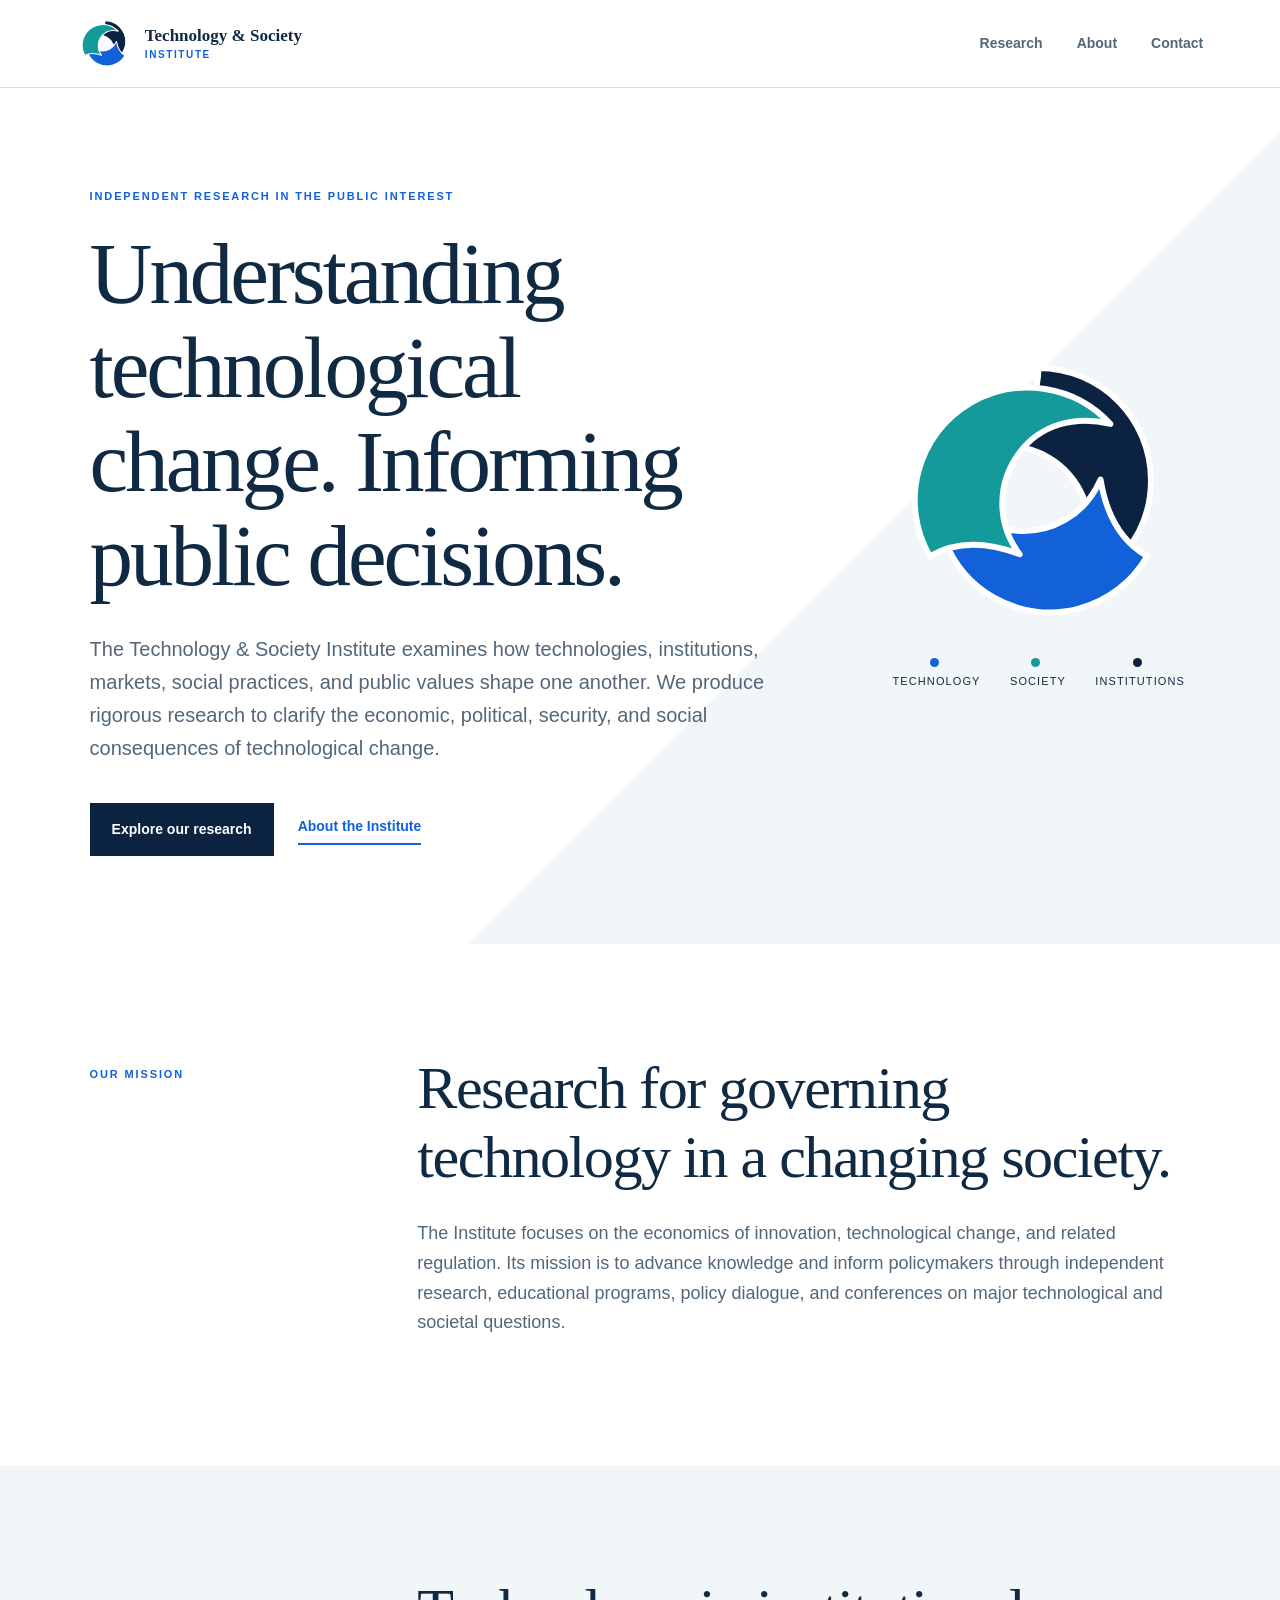
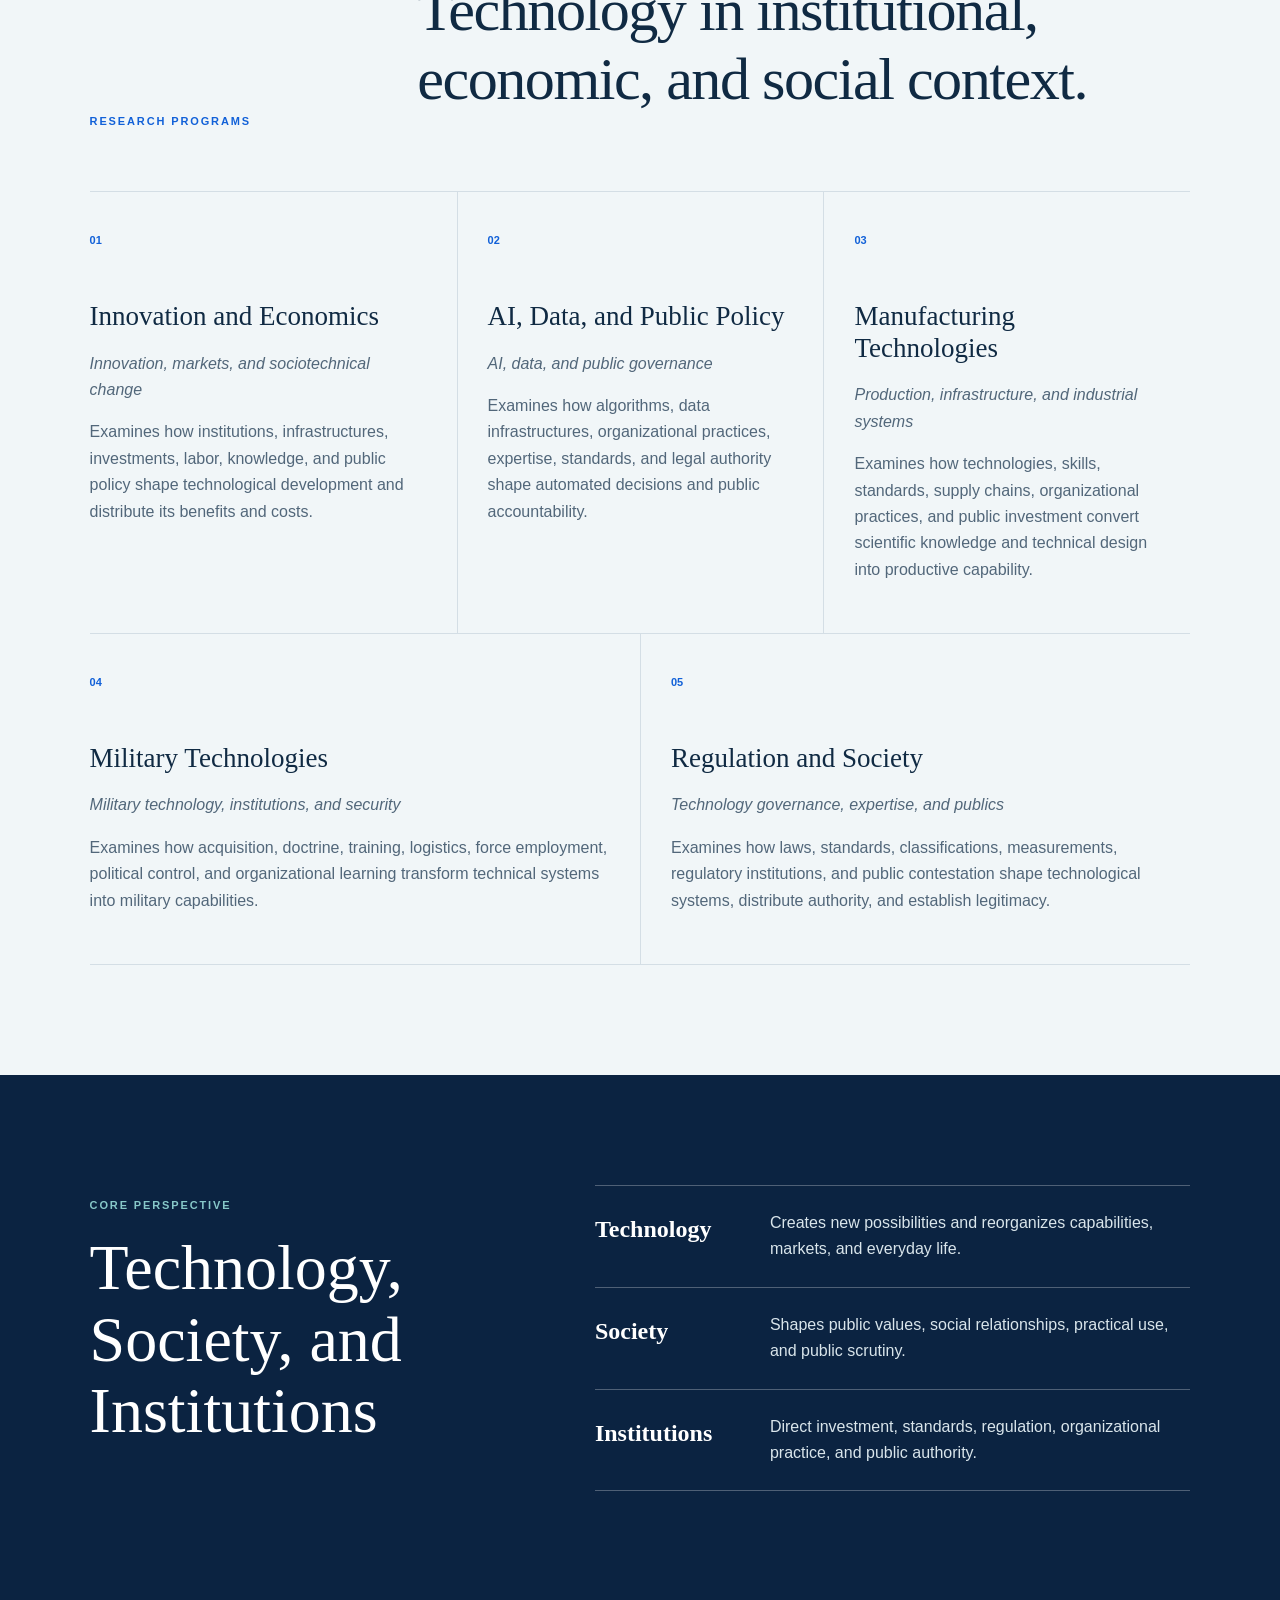
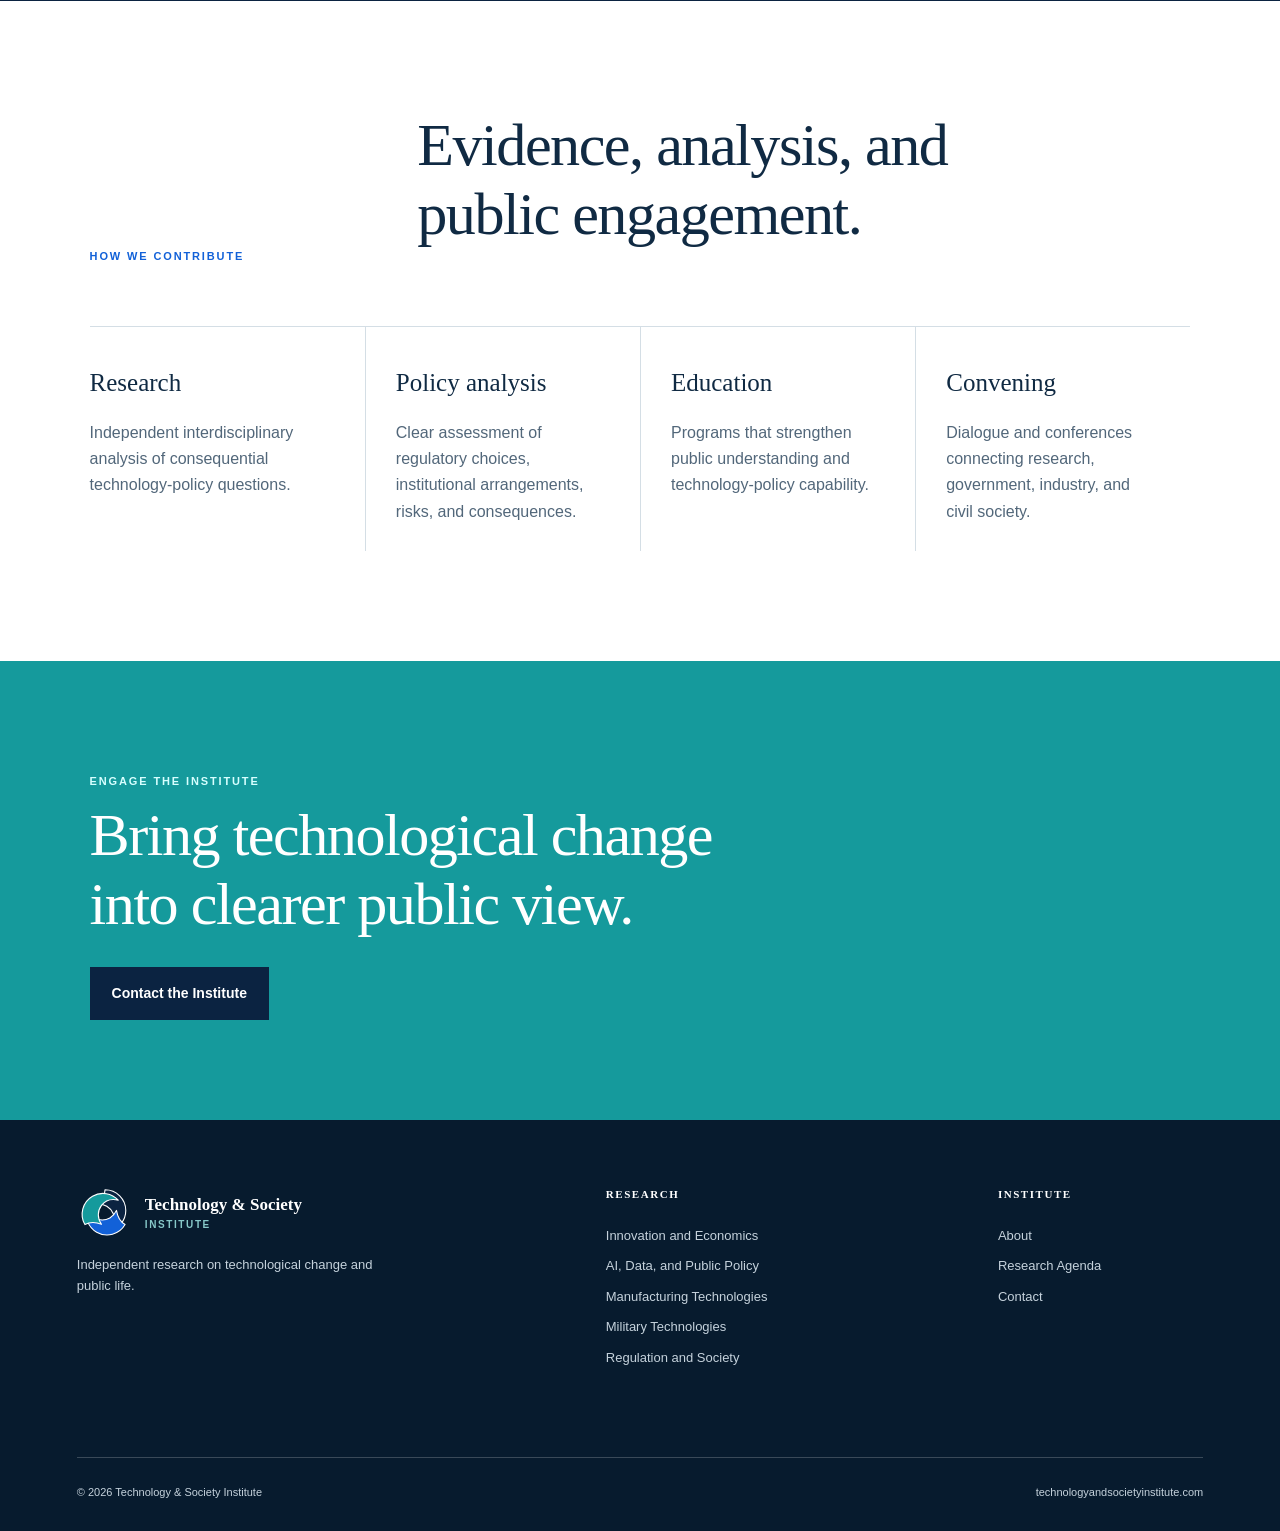
==== commit 0ed58370: "Align institutional relationships framing across site" ====
--- a/index.html
+++ b/index.html
@@ -1,4 +1,4 @@
-<!doctype html><html lang="en"><head><meta charset="utf-8"><meta name="viewport" content="width=device-width,initial-scale=1"><title>Technology & Society Institute | Technology, Society, and Institutions</title><meta name="description" content="Independent research on innovation, technological change, regulation, manufacturing, military technology, and the mutual shaping of technology, society, and institutions."><link rel="icon" href="favicon.svg" type="image/svg+xml"><link rel="stylesheet" href="style.css"></head><body><header class="site-header"><a class="brand" href="index.html"><img src="triadic-logo.svg" alt=""><span>Technology &amp; Society<small>Institute</small></span></a><nav aria-label="Primary navigation"><a href="research.html">Research</a><a href="about.html">About</a><a href="contact.html">Contact</a></nav></header><main>
+<!doctype html><html lang="en"><head><meta charset="utf-8"><meta name="viewport" content="width=device-width,initial-scale=1"><title>Technology & Society Institute | Technology, Society, and Institutions</title><meta name="description" content="Independent research on innovation, technological change, regulation, manufacturing, military technology, and the relationships among technology, society, and institutions."><link rel="icon" href="favicon.svg" type="image/svg+xml"><link rel="stylesheet" href="style.css"></head><body><header class="site-header"><a class="brand" href="index.html"><img src="triadic-logo.svg" alt=""><span>Technology &amp; Society<small>Institute</small></span></a><nav aria-label="Primary navigation"><a href="research.html">Research</a><a href="about.html">About</a><a href="contact.html">Contact</a></nav></header><main>
 <section class="hero"><div class="hero-copy"><p class="eyebrow">Independent research in the public interest</p><h1>Understanding technological change. Informing public decisions.</h1><p class="lead">The Technology &amp; Society Institute examines how technologies, institutions, markets, social practices, and public values shape one another. We produce rigorous research to clarify the economic, political, security, and social consequences of technological change.</p><div class="actions"><a class="button primary" href="research.html">Explore our research</a><a class="button text" href="about.html">About the Institute</a></div></div><div class="hero-mark"><img src="triadic-logo.svg" alt="Three interwoven forms representing technology, society, and institutions"><div class="legend"><span><i class="technology"></i>Technology</span><span><i class="society"></i>Society</span><span><i class="institutions"></i>Institutions</span></div></div></section>
 <section class="mission"><p class="section-label">Our mission</p><div><h2>Research for governing technology in a changing society.</h2><p>The Institute focuses on the economics of innovation, technological change, and related regulation. Its mission is to advance knowledge and inform policymakers through independent research, educational programs, policy dialogue, and conferences on major technological and societal questions.</p></div></section>
 <section class="programs"><div class="section-head"><p class="section-label">Research programs</p><h2>Technology in institutional, economic, and social context.</h2></div><div class="program-grid">
@@ -8,6 +8,6 @@
 <a href="military-technology.html"><span>04</span><h3>Military Technologies</h3><p><em>Military technology, institutions, and security</em></p><p>Examines how acquisition, doctrine, training, logistics, force employment, political control, and organizational learning transform technical systems into military capabilities.</p></a>
 <a href="regulation-society.html"><span>05</span><h3>Regulation and Society</h3><p><em>Technology governance, expertise, and publics</em></p><p>Examines how laws, standards, classifications, measurements, regulatory institutions, and public contestation shape technological systems, distribute authority, and establish legitimacy.</p></a>
 </div></section>
-<section class="coproduction"><div><p class="section-label light">Mutual shaping</p><h2>Technology, society, and institutions evolve together.</h2></div><div class="cycle"><article><b>Technology</b><p>Materializes knowledge in infrastructures, devices, platforms, and capabilities.</p></article><article><b>Society</b><p>Directs, adopts, contests, and redistributes technological change.</p></article><article><b>Institutions</b><p>Organize expertise, investment, standards, regulation, and public authority.</p></article></div></section>
+<section class="coproduction"><div><p class="section-label light">Core perspective</p><h2>Technology, Society, and Institutions</h2></div><div class="cycle"><article><b>Technology</b><p>Creates new possibilities and reorganizes capabilities, markets, and everyday life.</p></article><article><b>Society</b><p>Shapes public values, social relationships, practical use, and public scrutiny.</p></article><article><b>Institutions</b><p>Direct investment, standards, regulation, organizational practice, and public authority.</p></article></div></section>
 <section class="work"><div class="section-head"><p class="section-label">How we contribute</p><h2>Evidence, analysis, and public engagement.</h2></div><div class="work-grid"><article><span>Research</span><p>Independent interdisciplinary analysis of consequential technology-policy questions.</p></article><article><span>Policy analysis</span><p>Clear assessment of regulatory choices, institutional arrangements, risks, and consequences.</p></article><article><span>Education</span><p>Programs that strengthen public understanding and technology-policy capability.</p></article><article><span>Convening</span><p>Dialogue and conferences connecting research, government, industry, and civil society.</p></article></div></section>
 <section class="cta"><p class="section-label">Engage the Institute</p><h2>Bring technological change into clearer public view.</h2><a class="button primary" href="contact.html">Contact the Institute</a></section></main><footer><div class="footer-brand"><a class="brand inverse" href="index.html"><img src="triadic-logo.svg" alt=""><span>Technology &amp; Society<small>Institute</small></span></a><p>Independent research on technological change and public life.</p></div><div><h3>Research</h3><a href="innovation-economics.html">Innovation and Economics</a><a href="ai-public-policy.html">AI, Data, and Public Policy</a><a href="manufacturing-technology.html">Manufacturing Technologies</a><a href="military-technology.html">Military Technologies</a><a href="regulation-society.html">Regulation and Society</a></div><div><h3>Institute</h3><a href="about.html">About</a><a href="research.html">Research Agenda</a><a href="contact.html">Contact</a></div><div class="footer-base"><span>© 2026 Technology &amp; Society Institute</span><span>technologyandsocietyinstitute.com</span></div></footer></body></html>
--- a/style.css
+++ b/style.css
@@ -1 +1 @@
-:root{--navy:#0b2341;--blue:#1261d8;--teal:#159a9c;--ink:#102a43;--muted:#52677a;--pale:#f1f6f8;--line:#d4dee5;--white:#fff;--serif:Georgia,"Times New Roman",serif;--sans:Arial,Helvetica,sans-serif}*{box-sizing:border-box}html{scroll-behavior:smooth}body{margin:0;color:var(--ink);background:var(--white);font-family:var(--sans);line-height:1.65}a{color:inherit}a:focus-visible{outline:3px solid var(--teal);outline-offset:4px}h1,h2,h3{font-family:var(--serif);text-wrap:balance;word-break:normal;hyphens:none}.site-header{height:88px;display:flex;align-items:center;justify-content:space-between;padding:14px clamp(24px,6vw,96px);border-bottom:1px solid var(--line);background:rgba(255,255,255,.97);position:sticky;top:0;z-index:20}.brand{display:flex;align-items:center;gap:12px;text-decoration:none;font-family:var(--serif);font-weight:700;font-size:17px;line-height:1.1}.brand img{width:56px;height:56px}.brand small{display:block;color:var(--blue);font:700 10px var(--sans);letter-spacing:.16em;text-transform:uppercase;margin-top:4px}.site-header nav{display:flex;gap:34px}.site-header nav a{text-decoration:none;font-size:14px;font-weight:700;color:var(--muted)}.site-header nav a:hover{color:var(--blue)}.hero{min-height:720px;padding:88px clamp(24px,7vw,112px);display:grid;grid-template-columns:1.4fr 0.6fr;gap:7vw;align-items:center;background:linear-gradient(135deg,#fff 62%,var(--pale) 62%)}.eyebrow,.section-label{color:var(--blue);font-size:11px;font-weight:800;letter-spacing:.17em;text-transform:uppercase}.hero h1,.page-hero h1{font-size:clamp(54px, 6.8vw, 100px);line-height:1.08;letter-spacing:-.035em;font-weight:500;margin:22px 0 30px;max-width:1050px}.lead,.page-hero>p:last-child{font-size:20px;line-height:1.65;color:var(--muted);max-width:820px}.actions{display:flex;gap:24px;align-items:center;margin-top:38px}.button{display:inline-block;text-decoration:none;font-weight:800;font-size:14px}.button.primary{background:var(--navy);color:#fff;padding:15px 22px}.button.text{color:var(--blue);border-bottom:2px solid var(--blue);padding-bottom:5px}.hero-mark{text-align:center}.hero-mark>img{width:min(100%,400px)}.legend{display:flex;justify-content:center;gap:18px;font-size:11px;text-transform:uppercase;letter-spacing:.1em}.legend i{display:inline-block;width:9px;height:9px;border-radius:50%;margin-right:5px}.technology{background:var(--blue)}.society{background:var(--teal)}.institutions{background:var(--navy)}.mission,.prose{padding:110px clamp(24px,7vw,112px);display:grid;grid-template-columns:1fr 3fr;gap:70px}.contact h2,.cta h2,.mission h2,.prose h2,.section-head h2{font-size:clamp(38px, 4.7vw, 66px);line-height:1.14;letter-spacing:-.025em;font-weight:500;margin:0 0 28px}.contact p,.mission p:not(.section-label),.prose p{font-size:18px;color:var(--muted);max-width:900px}.programs,.topics,.work{padding:110px clamp(24px,7vw,112px);background:var(--pale)}.section-head{display:grid;grid-template-columns:1fr 3fr;gap:70px;align-items:end;margin-bottom:50px}.program-grid{display:grid;grid-template-columns:repeat(6,1fr);border-top:1px solid var(--line)}.program-grid a{grid-column:span 2;min-height:310px;padding:34px 30px 34px 0;border-bottom:1px solid var(--line);text-decoration:none}.program-grid a:nth-child(3n+2),.program-grid a:nth-child(3n+3){padding-left:30px;border-left:1px solid var(--line)}.program-grid a:nth-child(4),.program-grid a:nth-child(5){grid-column:span 3}.program-grid span,.topic-grid span{font-size:11px;font-weight:800;color:var(--blue)}.program-grid h3,.topic-grid h3{font-size:27px;line-height:1.18;font-weight:500;margin:48px 0 18px}.program-grid p,.topic-grid p,.work-grid p{color:var(--muted)}.coproduction{padding:110px clamp(24px,7vw,112px);background:var(--navy);color:#fff;display:grid;grid-template-columns:1fr 1.4fr;gap:80px}.section-label.light{color:#87c8c9}.coproduction h2,.method h2{font-size:clamp(40px, 5vw, 70px);line-height:1.12;font-weight:500;margin:18px 0}.cycle{border-top:1px solid rgba(255,255,255,.28)}.cycle article{display:grid;grid-template-columns:150px 1fr;gap:25px;padding:24px 0;border-bottom:1px solid rgba(255,255,255,.28)}.cycle b{font-family:var(--serif);font-size:24px}.cycle p{margin:0;color:#d9e5eb}.work{background:#fff}.work-grid{display:grid;grid-template-columns:repeat(4,1fr);border-top:1px solid var(--line)}.work-grid article{padding:35px 30px 10px 0}.work-grid article+article{padding-left:30px;border-left:1px solid var(--line)}.work-grid span{font-family:var(--serif);font-size:25px}.cta{padding:100px clamp(24px,7vw,112px);background:var(--teal);color:#fff}.cta .section-label{color:#d7ffff}.cta h2{max-width:850px}.page-hero{padding:100px clamp(24px,8vw,130px);background:var(--pale);min-height:530px;display:flex;flex-direction:column;justify-content:center}.page-hero h1{font-size:clamp(48px, 6vw, 88px);line-height:1.12}.page-hero.program{background:linear-gradient(135deg,#fff 62%,var(--pale) 62%)}.pale{background:var(--pale)}.method,.principles,.questions{padding:105px clamp(24px,7vw,112px);background:var(--navy);color:#fff}.principles>div{display:grid;grid-template-columns:repeat(4,1fr);margin-top:48px;border-top:1px solid rgba(255,255,255,.25)}.principles article{padding:30px 28px 15px 0}.principles article+article{padding-left:28px;border-left:1px solid rgba(255,255,255,.25)}.principles span{font-size:11px;color:#87c8c9}.principles h3{font-size:24px;margin:35px 0 15px}.principles p{color:#d9e5eb}.research-list{padding:50px clamp(24px,7vw,112px) 110px}.research-list a{display:grid;grid-template-columns:70px 1fr auto;gap:30px;align-items:center;padding:38px 0;border-bottom:1px solid var(--line);text-decoration:none}.research-list span{font-size:11px;color:var(--blue);font-weight:800}.research-list h2{font-size:34px;line-height:1.18;margin:0 0 10px;font-weight:500}.research-list p{margin:0;color:var(--muted)}.research-list b{font-size:13px;color:var(--blue)}.method{display:grid;grid-template-columns:1fr 1.4fr;gap:80px}.method ol{list-style:none;margin:0;padding:0;border-top:1px solid rgba(255,255,255,.25)}.method li{display:grid;grid-template-columns:150px 1fr;gap:22px;padding:24px 0;border-bottom:1px solid rgba(255,255,255,.25)}.method li span{color:#d9e5eb}.cross-cutting-grid{border-top:1px solid rgba(255,255,255,.25)}.cross-cutting-grid article{display:grid;grid-template-columns:190px 1fr;gap:22px;padding:24px 0;border-bottom:1px solid rgba(255,255,255,.25)}.cross-cutting-grid b{font-family:var(--serif);font-size:20px}.cross-cutting-grid span{color:#d9e5eb}.topics{background:#fff}.topic-grid{display:grid;grid-template-columns:1fr 1fr;gap:1px;background:var(--line)}.topic-grid article{background:#fff;padding:38px}.topic-grid h3{margin:32px 0 14px}.questions ul{margin:45px 0 0;padding:0;list-style:none;display:grid;grid-template-columns:1fr 1fr;gap:1px;background:rgba(255,255,255,.25)}.questions li{background:var(--navy);padding:30px;font-family:var(--serif);font-size:22px;line-height:1.35}.next-program{padding:55px clamp(24px,7vw,112px)}.next-program a{color:var(--blue);font-weight:800;text-decoration:none}.contact{padding:105px clamp(24px,7vw,112px);display:grid;grid-template-columns:1.5fr 1fr;gap:80px}.contact aside{background:var(--navy);color:#fff;padding:45px}.contact aside a{display:block;color:#fff;font-family:var(--serif);font-size:clamp(24px, 3vw, 38px);line-height:1.2;margin:42px 0;overflow-wrap:anywhere}.contact aside p:last-child{color:#d9e5eb;font-size:14px}footer{padding:65px clamp(24px,6vw,96px) 30px;background:#071b2e;color:#c5d2dc;display:grid;grid-template-columns:1.4fr 1fr 0.6fr;gap:50px}footer .brand{color:#fff}.inverse small{color:#87c8c9}.footer-brand p{max-width:320px;font-size:13px}footer h3{color:#fff;text-transform:uppercase;letter-spacing:.14em;font-size:11px;margin:0 0 22px}footer>div>a:not(.brand){display:block;text-decoration:none;font-size:13px;margin:9px 0}.footer-base{grid-column:1/-1;border-top:1px solid rgba(255,255,255,.2);margin-top:30px;padding-top:25px;display:flex;justify-content:space-between;font-size:11px}@media (max-width:900px){.hero{grid-template-columns:1fr;min-height:0}.hero-mark{display:none}.contact,.coproduction,.method,.mission,.prose,.section-head{grid-template-columns:1fr;gap:35px}.program-grid{grid-template-columns:1fr 1fr}.program-grid a,.program-grid a:nth-child(4),.program-grid a:nth-child(5){grid-column:span 1}.program-grid a:nth-child(n){padding:30px;border-left:0;border-bottom:1px solid var(--line)}.principles>div,.work-grid{grid-template-columns:1fr 1fr}.principles article:nth-child(3),.work-grid article:nth-child(3){border-left:0}.site-header nav{gap:18px}footer{grid-template-columns:1fr 1fr}}@media (max-width:560px){.site-header{height:76px;padding:10px 18px}.brand{font-size:14px}.brand img{width:48px;height:48px}.site-header nav{gap:12px}.site-header nav a{font-size:12px}.hero,.page-hero{padding:72px 22px}.hero h1,.page-hero h1{font-size:43px;line-height:1.16;letter-spacing:-.02em}.contact,.coproduction,.method,.mission,.principles,.programs,.prose,.questions,.topics,.work{padding:75px 22px}.principles>div,.program-grid,.questions ul,.topic-grid,.work-grid{grid-template-columns:1fr}.principles article,.work-grid article{border-left:0!important;padding:25px 0}.cross-cutting-grid article,.cycle article,.method li{grid-template-columns:1fr;gap:7px}.research-list{padding:30px 22px 75px}.research-list a{grid-template-columns:38px 1fr}.research-list b{display:none}.research-list h2{font-size:27px}.contact aside{padding:32px 26px}footer{grid-template-columns:1fr;padding:55px 22px 25px}.footer-base{display:block}.footer-base span{display:block;margin-top:8px}}+:root{--navy:#0b2341;--blue:#1261d8;--teal:#159a9c;--ink:#102a43;--muted:#52677a;--pale:#f1f6f8;--line:#d4dee5;--white:#fff;--serif:Georgia,"Times New Roman",serif;--sans:Arial,Helvetica,sans-serif}*{box-sizing:border-box}html{scroll-behavior:smooth}body{margin:0;color:var(--ink);background:var(--white);font-family:var(--sans);line-height:1.65}a{color:inherit}a:focus-visible{outline:3px solid var(--teal);outline-offset:4px}h1,h2,h3{font-family:var(--serif);text-wrap:balance;word-break:normal;hyphens:none}.site-header{height:88px;display:flex;align-items:center;justify-content:space-between;padding:14px clamp(24px,6vw,96px);border-bottom:1px solid var(--line);background:rgba(255,255,255,.97);position:sticky;top:0;z-index:20}.brand{display:flex;align-items:center;gap:12px;text-decoration:none;font-family:var(--serif);font-weight:700;font-size:17px;line-height:1.1}.brand img{width:56px;height:56px}.brand small{display:block;color:var(--blue);font:700 10px var(--sans);letter-spacing:.16em;text-transform:uppercase;margin-top:4px}.site-header nav{display:flex;gap:34px}.site-header nav a{text-decoration:none;font-size:14px;font-weight:700;color:var(--muted)}.site-header nav a:hover{color:var(--blue)}.hero{min-height:720px;padding:88px clamp(24px,7vw,112px);display:grid;grid-template-columns:1.4fr 0.6fr;gap:7vw;align-items:center;background:linear-gradient(135deg,#fff 62%,var(--pale) 62%)}.eyebrow,.section-label{color:var(--blue);font-size:11px;font-weight:800;letter-spacing:.17em;text-transform:uppercase}.hero h1,.page-hero h1{font-size:clamp(54px, 6.8vw, 100px);line-height:1.08;letter-spacing:-.035em;font-weight:500;margin:22px 0 30px;max-width:1050px}.lead,.page-hero>p:last-child{font-size:20px;line-height:1.65;color:var(--muted);max-width:820px}.actions{display:flex;gap:24px;align-items:center;margin-top:38px}.button{display:inline-block;text-decoration:none;font-weight:800;font-size:14px}.button.primary{background:var(--navy);color:#fff;padding:15px 22px}.button.text{color:var(--blue);border-bottom:2px solid var(--blue);padding-bottom:5px}.hero-mark{text-align:center}.hero-mark>img{width:min(100%,400px)}.legend{display:flex;justify-content:center;gap:18px;font-size:11px;text-transform:uppercase;letter-spacing:.1em}.legend i{display:inline-block;width:9px;height:9px;border-radius:50%;margin-right:5px}.technology{background:var(--blue)}.society{background:var(--teal)}.institutions{background:var(--navy)}.mission,.prose{padding:110px clamp(24px,7vw,112px);display:grid;grid-template-columns:1fr 3fr;gap:70px}.contact h2,.cta h2,.mission h2,.prose h2,.section-head h2{font-size:clamp(38px, 4.7vw, 66px);line-height:1.14;letter-spacing:-.025em;font-weight:500;margin:0 0 28px}.contact p,.mission p:not(.section-label),.prose p{font-size:18px;color:var(--muted);max-width:900px}.programs,.topics,.work{padding:110px clamp(24px,7vw,112px);background:var(--pale)}.section-head{display:grid;grid-template-columns:1fr 3fr;gap:70px;align-items:end;margin-bottom:50px}.program-grid{display:grid;grid-template-columns:repeat(6,1fr);border-top:1px solid var(--line)}.program-grid a{grid-column:span 2;min-height:310px;padding:34px 30px 34px 0;border-bottom:1px solid var(--line);text-decoration:none;position:relative;z-index:0;transition:transform .22s ease,background-color .22s ease,box-shadow .22s ease,color .22s ease}.program-grid a:hover,.program-grid a:focus-visible{z-index:2;transform:translateY(-6px) scale(1.015);background:var(--white);box-shadow:0 18px 38px rgba(11,35,65,.14)}.program-grid a:hover h3,.program-grid a:focus-visible h3{color:var(--blue)}.program-grid a:nth-child(3n+2),.program-grid a:nth-child(3n+3){padding-left:30px;border-left:1px solid var(--line)}.program-grid a:nth-child(4),.program-grid a:nth-child(5){grid-column:span 3}.program-grid span,.topic-grid span{font-size:11px;font-weight:800;color:var(--blue)}.program-grid h3,.topic-grid h3{font-size:27px;line-height:1.18;font-weight:500;margin:48px 0 18px}.program-grid p,.topic-grid p,.work-grid p{color:var(--muted)}.coproduction{padding:110px clamp(24px,7vw,112px);background:var(--navy);color:#fff;display:grid;grid-template-columns:1fr 1.4fr;gap:80px}.section-label.light{color:#87c8c9}.coproduction h2,.method h2{font-size:clamp(40px, 5vw, 70px);line-height:1.12;font-weight:500;margin:18px 0}.cycle{border-top:1px solid rgba(255,255,255,.28)}.cycle article{display:grid;grid-template-columns:150px 1fr;gap:25px;padding:24px 0;border-bottom:1px solid rgba(255,255,255,.28)}.cycle b{font-family:var(--serif);font-size:24px}.cycle p{margin:0;color:#d9e5eb}.work{background:#fff}.work-grid{display:grid;grid-template-columns:repeat(4,1fr);border-top:1px solid var(--line)}.work-grid article{padding:35px 30px 10px 0}.work-grid article+article{padding-left:30px;border-left:1px solid var(--line)}.work-grid span{font-family:var(--serif);font-size:25px}.cta{padding:100px clamp(24px,7vw,112px);background:var(--teal);color:#fff}.cta .section-label{color:#d7ffff}.cta h2{max-width:850px}.page-hero{padding:100px clamp(24px,8vw,130px);background:var(--pale);min-height:530px;display:flex;flex-direction:column;justify-content:center}.page-hero h1{font-size:clamp(48px, 6vw, 88px);line-height:1.12}.page-hero.program{background:linear-gradient(135deg,#fff 62%,var(--pale) 62%)}.pale{background:var(--pale)}.method,.principles,.questions{padding:105px clamp(24px,7vw,112px);background:var(--navy);color:#fff}.principles>div{display:grid;grid-template-columns:repeat(4,1fr);margin-top:48px;border-top:1px solid rgba(255,255,255,.25)}.principles article{padding:30px 28px 15px 0}.principles article+article{padding-left:28px;border-left:1px solid rgba(255,255,255,.25)}.principles span{font-size:11px;color:#87c8c9}.principles h3{font-size:24px;margin:35px 0 15px}.principles p{color:#d9e5eb}.research-list{padding:50px clamp(24px,7vw,112px) 110px}.research-list a{display:grid;grid-template-columns:70px 1fr auto;gap:30px;align-items:center;padding:38px 0;border-bottom:1px solid var(--line);text-decoration:none}.research-list span{font-size:11px;color:var(--blue);font-weight:800}.research-list h2{font-size:34px;line-height:1.18;margin:0 0 10px;font-weight:500}.research-list p{margin:0;color:var(--muted)}.research-list b{font-size:13px;color:var(--blue)}.method{display:grid;grid-template-columns:1fr 1.4fr;gap:80px}.method ol{list-style:none;margin:0;padding:0;border-top:1px solid rgba(255,255,255,.25)}.method li{display:grid;grid-template-columns:150px 1fr;gap:22px;padding:24px 0;border-bottom:1px solid rgba(255,255,255,.25)}.method li span{color:#d9e5eb}.cross-cutting-grid{border-top:1px solid rgba(255,255,255,.25)}.cross-cutting-grid article{display:grid;grid-template-columns:190px 1fr;gap:22px;padding:24px 0;border-bottom:1px solid rgba(255,255,255,.25)}.cross-cutting-grid b{font-family:var(--serif);font-size:20px}.cross-cutting-grid span{color:#d9e5eb}.topics{background:#fff}.topic-grid{display:grid;grid-template-columns:1fr 1fr;gap:1px;background:var(--line)}.topic-grid article{background:#fff;padding:38px}.topic-grid h3{margin:32px 0 14px}.questions ul{margin:45px 0 0;padding:0;list-style:none;display:grid;grid-template-columns:1fr 1fr;gap:1px;background:rgba(255,255,255,.25)}.questions li{background:var(--navy);padding:30px;font-family:var(--serif);font-size:22px;line-height:1.35}.next-program{padding:55px clamp(24px,7vw,112px)}.next-program a{color:var(--blue);font-weight:800;text-decoration:none}.contact{padding:105px clamp(24px,7vw,112px);display:grid;grid-template-columns:1.5fr 1fr;gap:80px}.contact aside{background:var(--navy);color:#fff;padding:45px}.contact aside a{display:block;color:#fff;font-family:var(--serif);font-size:clamp(24px, 3vw, 38px);line-height:1.2;margin:42px 0;overflow-wrap:anywhere}.contact aside p:last-child{color:#d9e5eb;font-size:14px}footer{padding:65px clamp(24px,6vw,96px) 30px;background:#071b2e;color:#c5d2dc;display:grid;grid-template-columns:1.4fr 1fr 0.6fr;gap:50px}footer .brand{color:#fff}.inverse small{color:#87c8c9}.footer-brand p{max-width:320px;font-size:13px}footer h3{color:#fff;text-transform:uppercase;letter-spacing:.14em;font-size:11px;margin:0 0 22px}footer>div>a:not(.brand){display:block;text-decoration:none;font-size:13px;margin:9px 0}.footer-base{grid-column:1/-1;border-top:1px solid rgba(255,255,255,.2);margin-top:30px;padding-top:25px;display:flex;justify-content:space-between;font-size:11px}@media (max-width:900px){.hero{grid-template-columns:1fr;min-height:0}.hero-mark{display:none}.contact,.coproduction,.method,.mission,.prose,.section-head{grid-template-columns:1fr;gap:35px}.program-grid{grid-template-columns:1fr 1fr}.program-grid a,.program-grid a:nth-child(4),.program-grid a:nth-child(5){grid-column:span 1}.program-grid a:nth-child(n){padding:30px;border-left:0;border-bottom:1px solid var(--line)}.principles>div,.work-grid{grid-template-columns:1fr 1fr}.principles article:nth-child(3),.work-grid article:nth-child(3){border-left:0}.site-header nav{gap:18px}footer{grid-template-columns:1fr 1fr}}@media (max-width:560px){.site-header{height:76px;padding:10px 18px}.brand{font-size:14px}.brand img{width:48px;height:48px}.site-header nav{gap:12px}.site-header nav a{font-size:12px}.hero,.page-hero{padding:72px 22px}.hero h1,.page-hero h1{font-size:43px;line-height:1.16;letter-spacing:-.02em}.contact,.coproduction,.method,.mission,.principles,.programs,.prose,.questions,.topics,.work{padding:75px 22px}.principles>div,.program-grid,.questions ul,.topic-grid,.work-grid{grid-template-columns:1fr}.principles article,.work-grid article{border-left:0!important;padding:25px 0}.cross-cutting-grid article,.cycle article,.method li{grid-template-columns:1fr;gap:7px}.research-list{padding:30px 22px 75px}.research-list a{grid-template-columns:38px 1fr}.research-list b{display:none}.research-list h2{font-size:27px}.contact aside{padding:32px 26px}footer{grid-template-columns:1fr;padding:55px 22px 25px}.footer-base{display:block}.footer-base span{display:block;margin-top:8px}}@media (prefers-reduced-motion:reduce){.program-grid a{transition:none}.program-grid a:hover,.program-grid a:focus-visible{transform:none}}
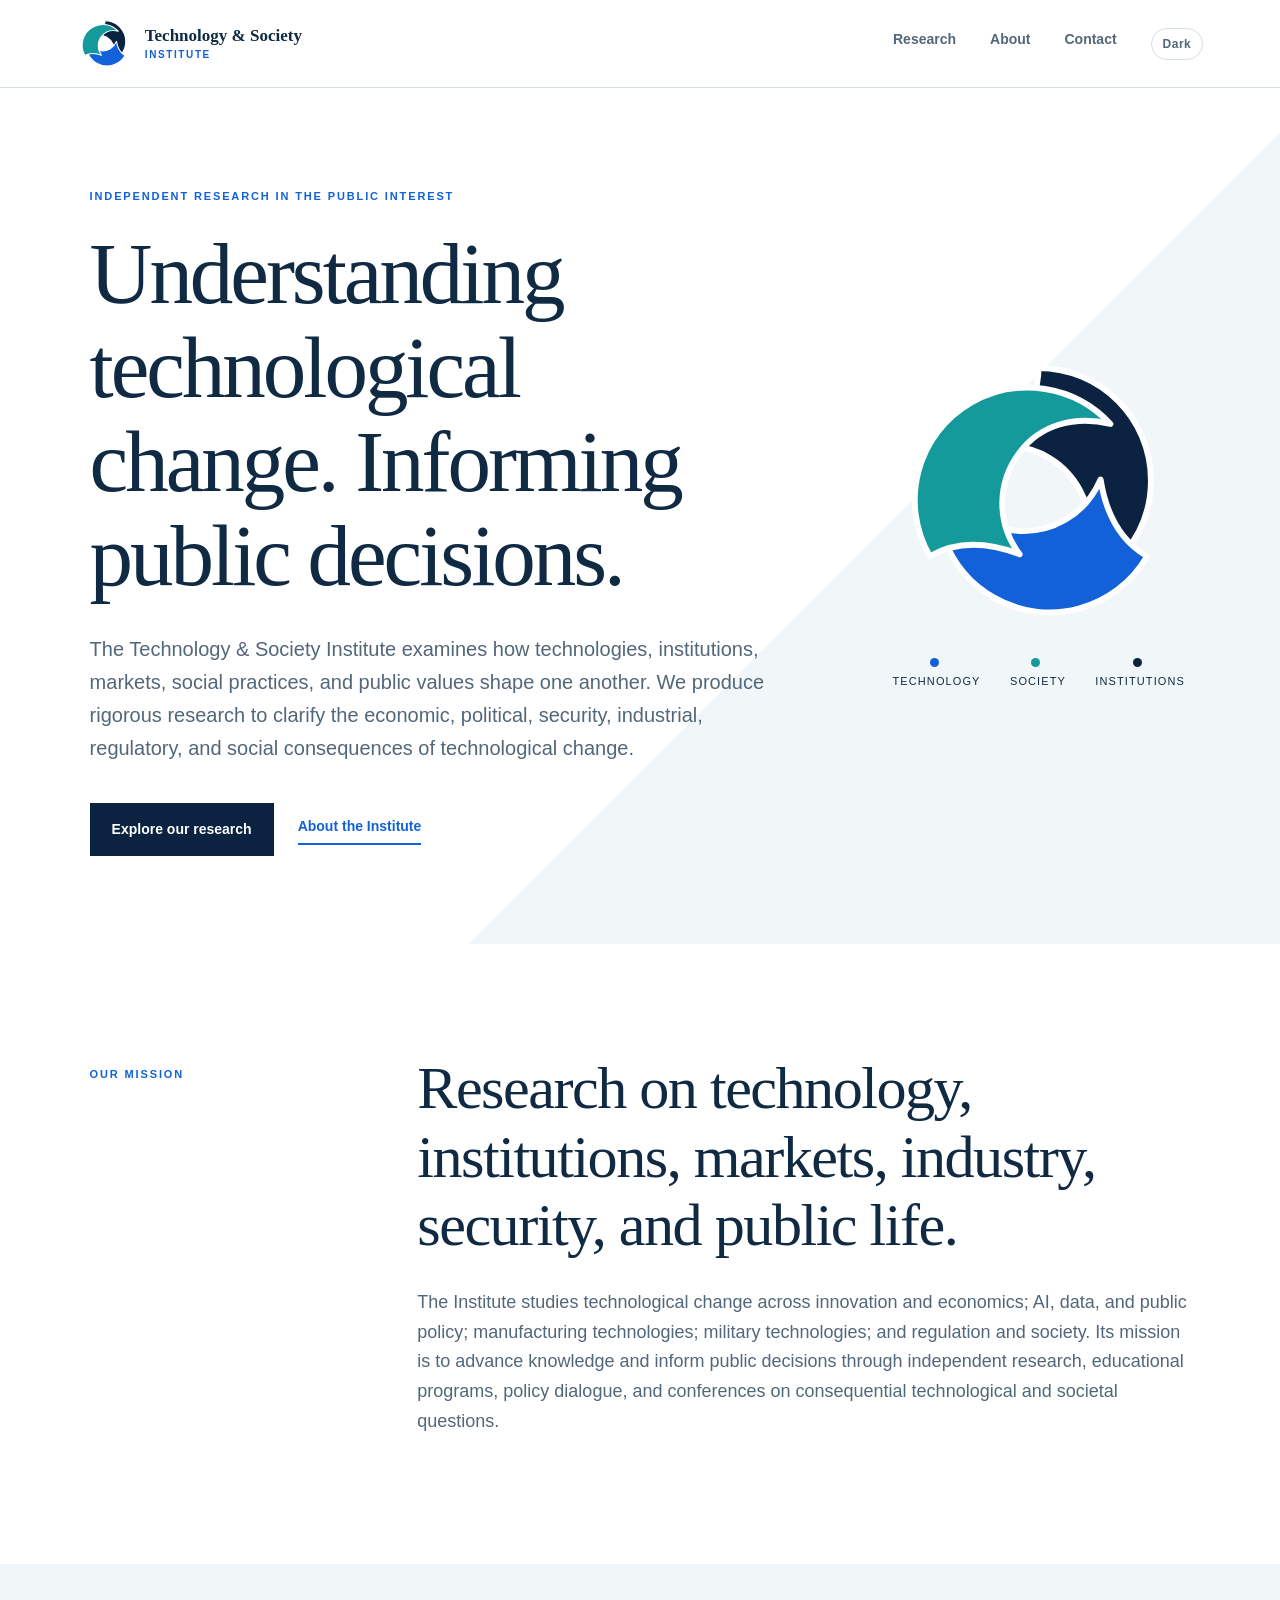
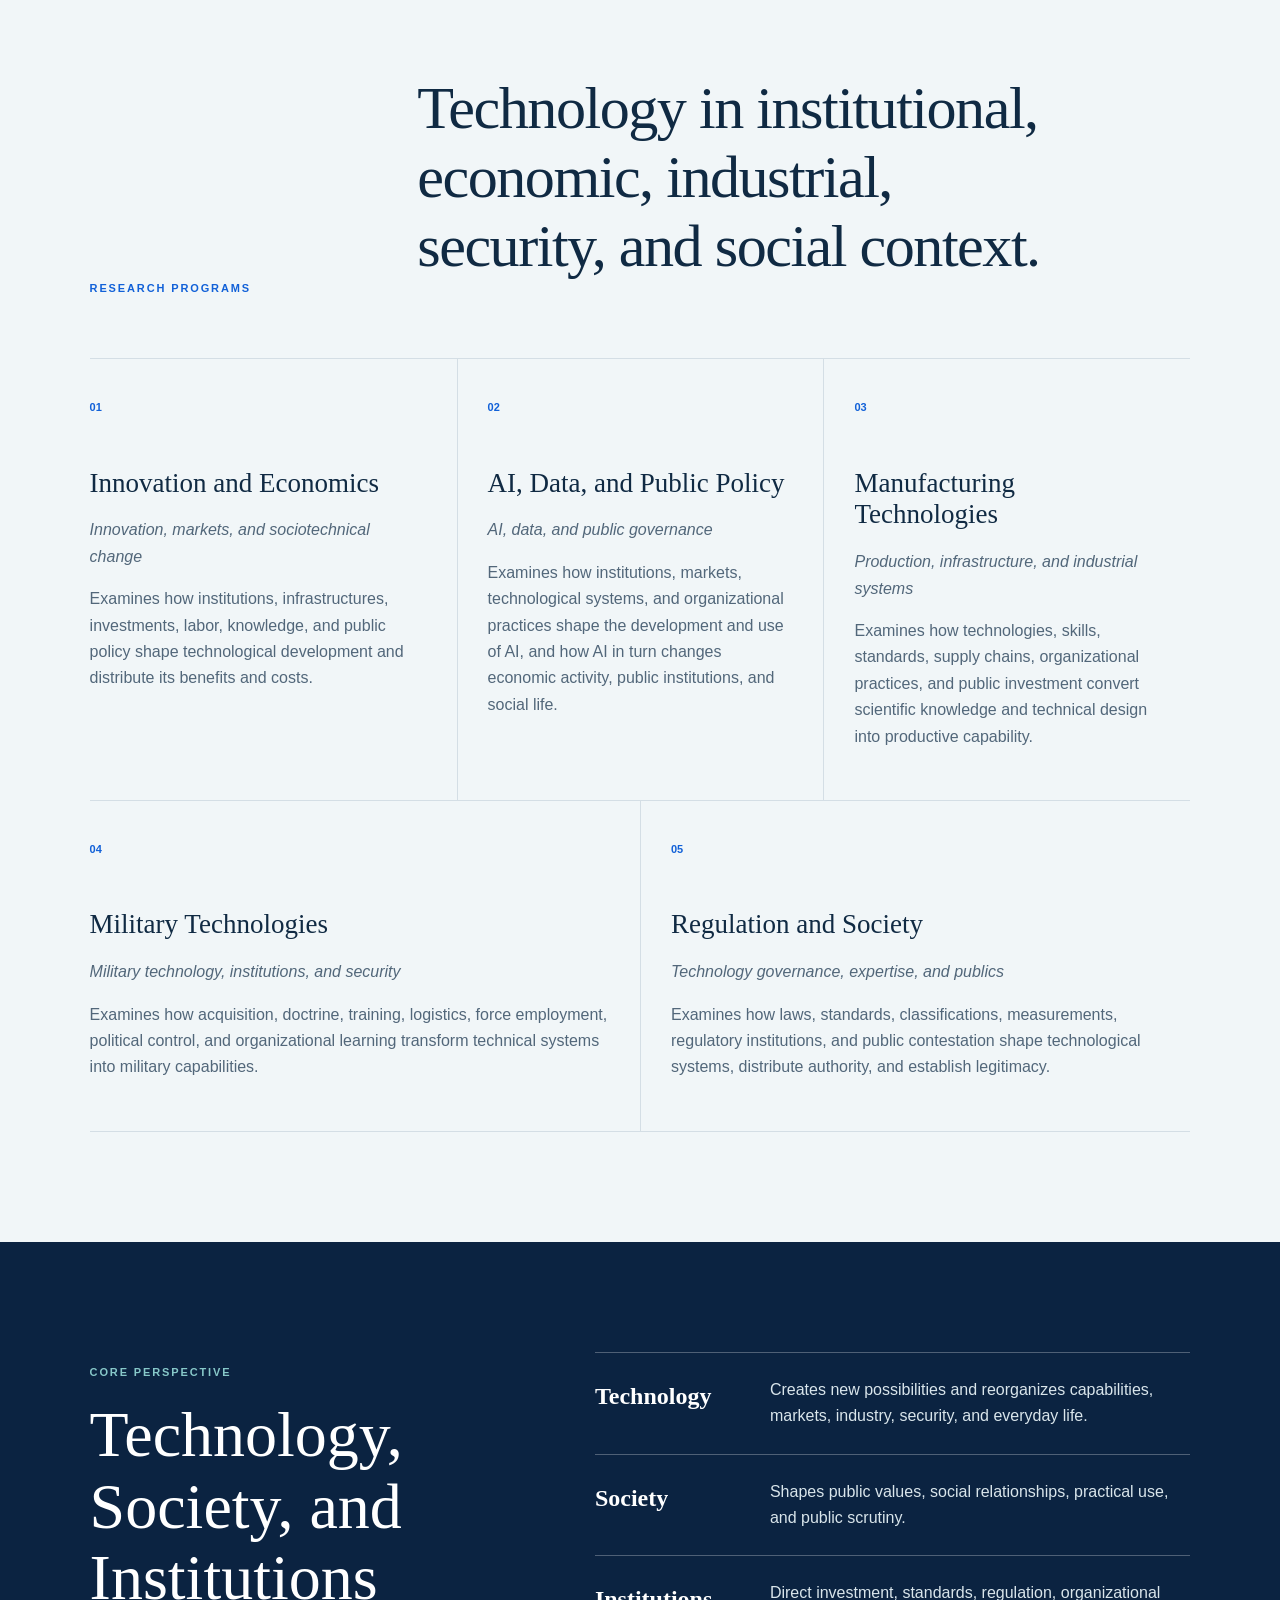
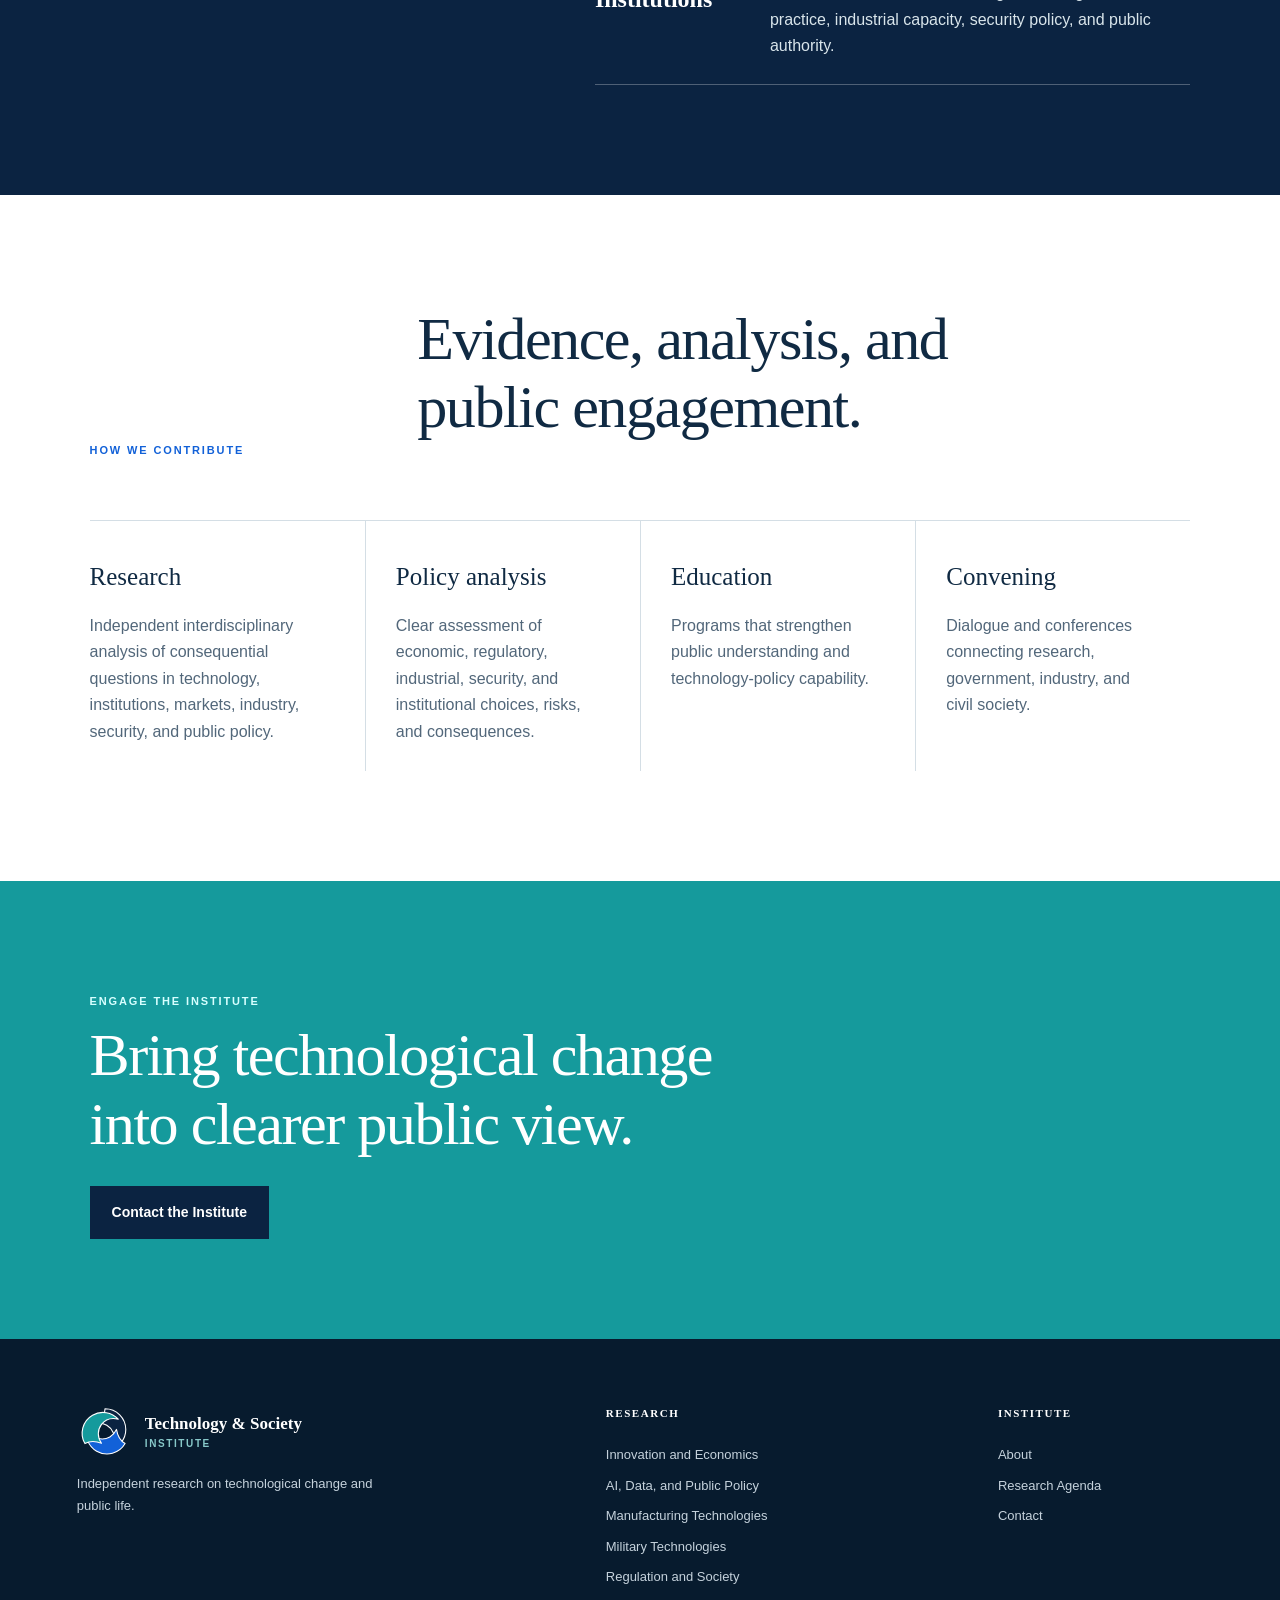
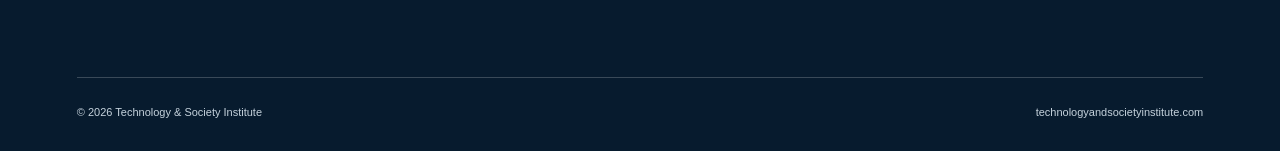
==== commit ff3479e5: "Align homepage with approved research architecture and theme toggle" ====
--- a/index.html
+++ b/index.html
@@ -1,13 +1,13 @@
-<!doctype html><html lang="en"><head><meta charset="utf-8"><meta name="viewport" content="width=device-width,initial-scale=1"><title>Technology & Society Institute | Technology, Society, and Institutions</title><meta name="description" content="Independent research on innovation, technological change, regulation, manufacturing, military technology, and the relationships among technology, society, and institutions."><link rel="icon" href="favicon.svg" type="image/svg+xml"><link rel="stylesheet" href="style.css"></head><body><header class="site-header"><a class="brand" href="index.html"><img src="triadic-logo.svg" alt=""><span>Technology &amp; Society<small>Institute</small></span></a><nav aria-label="Primary navigation"><a href="research.html">Research</a><a href="about.html">About</a><a href="contact.html">Contact</a></nav></header><main>
-<section class="hero"><div class="hero-copy"><p class="eyebrow">Independent research in the public interest</p><h1>Understanding technological change. Informing public decisions.</h1><p class="lead">The Technology &amp; Society Institute examines how technologies, institutions, markets, social practices, and public values shape one another. We produce rigorous research to clarify the economic, political, security, and social consequences of technological change.</p><div class="actions"><a class="button primary" href="research.html">Explore our research</a><a class="button text" href="about.html">About the Institute</a></div></div><div class="hero-mark"><img src="triadic-logo.svg" alt="Three interwoven forms representing technology, society, and institutions"><div class="legend"><span><i class="technology"></i>Technology</span><span><i class="society"></i>Society</span><span><i class="institutions"></i>Institutions</span></div></div></section>
-<section class="mission"><p class="section-label">Our mission</p><div><h2>Research for governing technology in a changing society.</h2><p>The Institute focuses on the economics of innovation, technological change, and related regulation. Its mission is to advance knowledge and inform policymakers through independent research, educational programs, policy dialogue, and conferences on major technological and societal questions.</p></div></section>
-<section class="programs"><div class="section-head"><p class="section-label">Research programs</p><h2>Technology in institutional, economic, and social context.</h2></div><div class="program-grid">
+<!doctype html><html lang="en"><head><meta charset="utf-8"><meta name="viewport" content="width=device-width,initial-scale=1"><title>Technology & Society Institute | Technology, Society, and Institutions</title><meta name="description" content="Independent research on innovation, technological change, AI and data, manufacturing, military technology, regulation, and the relationships among technology, society, and institutions."><link rel="icon" href="favicon.svg" type="image/svg+xml"><script src="theme.js"></script><link rel="stylesheet" href="style.css"><link rel="stylesheet" href="theme.css"></head><body><header class="site-header"><a class="brand" href="index.html"><img src="triadic-logo.svg" alt=""><span>Technology &amp; Society<small>Institute</small></span></a><nav aria-label="Primary navigation"><a href="research.html">Research</a><a href="about.html">About</a><a href="contact.html">Contact</a></nav></header><main>
+<section class="hero"><div class="hero-copy"><p class="eyebrow">Independent research in the public interest</p><h1>Understanding technological change. Informing public decisions.</h1><p class="lead">The Technology &amp; Society Institute examines how technologies, institutions, markets, social practices, and public values shape one another. We produce rigorous research to clarify the economic, political, security, industrial, regulatory, and social consequences of technological change.</p><div class="actions"><a class="button primary" href="research.html">Explore our research</a><a class="button text" href="about.html">About the Institute</a></div></div><div class="hero-mark"><img src="triadic-logo.svg" alt="Three interwoven forms representing technology, society, and institutions"><div class="legend"><span><i class="technology"></i>Technology</span><span><i class="society"></i>Society</span><span><i class="institutions"></i>Institutions</span></div></div></section>
+<section class="mission"><p class="section-label">Our mission</p><div><h2>Research on technology, institutions, markets, industry, security, and public life.</h2><p>The Institute studies technological change across innovation and economics; AI, data, and public policy; manufacturing technologies; military technologies; and regulation and society. Its mission is to advance knowledge and inform public decisions through independent research, educational programs, policy dialogue, and conferences on consequential technological and societal questions.</p></div></section>
+<section class="programs"><div class="section-head"><p class="section-label">Research programs</p><h2>Technology in institutional, economic, industrial, security, and social context.</h2></div><div class="program-grid">
 <a href="innovation-economics.html"><span>01</span><h3>Innovation and Economics</h3><p><em>Innovation, markets, and sociotechnical change</em></p><p>Examines how institutions, infrastructures, investments, labor, knowledge, and public policy shape technological development and distribute its benefits and costs.</p></a>
-<a href="ai-public-policy.html"><span>02</span><h3>AI, Data, and Public Policy</h3><p><em>AI, data, and public governance</em></p><p>Examines how algorithms, data infrastructures, organizational practices, expertise, standards, and legal authority shape automated decisions and public accountability.</p></a>
+<a href="ai-public-policy.html"><span>02</span><h3>AI, Data, and Public Policy</h3><p><em>AI, data, and public governance</em></p><p>Examines how institutions, markets, technological systems, and organizational practices shape the development and use of AI, and how AI in turn changes economic activity, public institutions, and social life.</p></a>
 <a href="manufacturing-technology.html"><span>03</span><h3>Manufacturing Technologies</h3><p><em>Production, infrastructure, and industrial systems</em></p><p>Examines how technologies, skills, standards, supply chains, organizational practices, and public investment convert scientific knowledge and technical design into productive capability.</p></a>
 <a href="military-technology.html"><span>04</span><h3>Military Technologies</h3><p><em>Military technology, institutions, and security</em></p><p>Examines how acquisition, doctrine, training, logistics, force employment, political control, and organizational learning transform technical systems into military capabilities.</p></a>
 <a href="regulation-society.html"><span>05</span><h3>Regulation and Society</h3><p><em>Technology governance, expertise, and publics</em></p><p>Examines how laws, standards, classifications, measurements, regulatory institutions, and public contestation shape technological systems, distribute authority, and establish legitimacy.</p></a>
 </div></section>
-<section class="coproduction"><div><p class="section-label light">Core perspective</p><h2>Technology, Society, and Institutions</h2></div><div class="cycle"><article><b>Technology</b><p>Creates new possibilities and reorganizes capabilities, markets, and everyday life.</p></article><article><b>Society</b><p>Shapes public values, social relationships, practical use, and public scrutiny.</p></article><article><b>Institutions</b><p>Direct investment, standards, regulation, organizational practice, and public authority.</p></article></div></section>
-<section class="work"><div class="section-head"><p class="section-label">How we contribute</p><h2>Evidence, analysis, and public engagement.</h2></div><div class="work-grid"><article><span>Research</span><p>Independent interdisciplinary analysis of consequential technology-policy questions.</p></article><article><span>Policy analysis</span><p>Clear assessment of regulatory choices, institutional arrangements, risks, and consequences.</p></article><article><span>Education</span><p>Programs that strengthen public understanding and technology-policy capability.</p></article><article><span>Convening</span><p>Dialogue and conferences connecting research, government, industry, and civil society.</p></article></div></section>
+<section class="coproduction"><div><p class="section-label light">Core perspective</p><h2>Technology, Society, and Institutions</h2></div><div class="cycle"><article><b>Technology</b><p>Creates new possibilities and reorganizes capabilities, markets, industry, security, and everyday life.</p></article><article><b>Society</b><p>Shapes public values, social relationships, practical use, and public scrutiny.</p></article><article><b>Institutions</b><p>Direct investment, standards, regulation, organizational practice, industrial capacity, security policy, and public authority.</p></article></div></section>
+<section class="work"><div class="section-head"><p class="section-label">How we contribute</p><h2>Evidence, analysis, and public engagement.</h2></div><div class="work-grid"><article><span>Research</span><p>Independent interdisciplinary analysis of consequential questions in technology, institutions, markets, industry, security, and public policy.</p></article><article><span>Policy analysis</span><p>Clear assessment of economic, regulatory, industrial, security, and institutional choices, risks, and consequences.</p></article><article><span>Education</span><p>Programs that strengthen public understanding and technology-policy capability.</p></article><article><span>Convening</span><p>Dialogue and conferences connecting research, government, industry, and civil society.</p></article></div></section>
 <section class="cta"><p class="section-label">Engage the Institute</p><h2>Bring technological change into clearer public view.</h2><a class="button primary" href="contact.html">Contact the Institute</a></section></main><footer><div class="footer-brand"><a class="brand inverse" href="index.html"><img src="triadic-logo.svg" alt=""><span>Technology &amp; Society<small>Institute</small></span></a><p>Independent research on technological change and public life.</p></div><div><h3>Research</h3><a href="innovation-economics.html">Innovation and Economics</a><a href="ai-public-policy.html">AI, Data, and Public Policy</a><a href="manufacturing-technology.html">Manufacturing Technologies</a><a href="military-technology.html">Military Technologies</a><a href="regulation-society.html">Regulation and Society</a></div><div><h3>Institute</h3><a href="about.html">About</a><a href="research.html">Research Agenda</a><a href="contact.html">Contact</a></div><div class="footer-base"><span>© 2026 Technology &amp; Society Institute</span><span>technologyandsocietyinstitute.com</span></div></footer></body></html>
--- a/theme.css
+++ b/theme.css
@@ -0,0 +1 @@
+:root{color-scheme:light dark}.theme-toggle{appearance:none;border:1px solid var(--line);background:transparent;color:var(--muted);font:700 12px var(--sans);letter-spacing:.04em;padding:8px 11px;cursor:pointer;border-radius:999px;transition:background-color .18s ease,color .18s ease,border-color .18s ease}.theme-toggle:hover{color:var(--blue);border-color:var(--blue)}.theme-toggle:focus-visible{outline:3px solid var(--teal);outline-offset:4px}[data-theme="dark"]{--navy:#0b2341;--blue:#6ea8ff;--teal:#57c4c5;--ink:#e8eef4;--muted:#aebdca;--pale:#10263a;--line:#29445a;--white:#0b1826}[data-theme="dark"] body{background:#0b1826;color:var(--ink)}[data-theme="dark"] .site-header{background:rgba(11,24,38,.97);border-bottom-color:var(--line)}[data-theme="dark"] .page-hero.program,[data-theme="dark"] .hero{background:linear-gradient(135deg,#0b1826 62%,#10263a 62%)}[data-theme="dark"] .work,[data-theme="dark"] .topics{background:#0b1826}[data-theme="dark"] .topic-grid article,[data-theme="dark"] .program-grid a:hover,[data-theme="dark"] .program-grid a:focus-visible{background:#10263a}[data-theme="dark"] .program-grid a:hover,[data-theme="dark"] .program-grid a:focus-visible{box-shadow:0 18px 38px rgba(0,0,0,.34)}[data-theme="dark"] .cta{background:#116f73}[data-theme="dark"] .coproduction,[data-theme="dark"] .method,[data-theme="dark"] .principles,[data-theme="dark"] .questions{background:#0b2341}[data-theme="dark"] .questions li{background:#0b2341}[data-theme="dark"] footer{background:#06111d}[data-theme="dark"] .contact aside{background:#0b2341}[data-theme="dark"] .button.primary{background:#dbe8f4;color:#0b2341}[data-theme="dark"] img{filter:none}@media (max-width:560px){.theme-toggle{padding:7px 9px;font-size:11px}.site-header nav{align-items:center}}
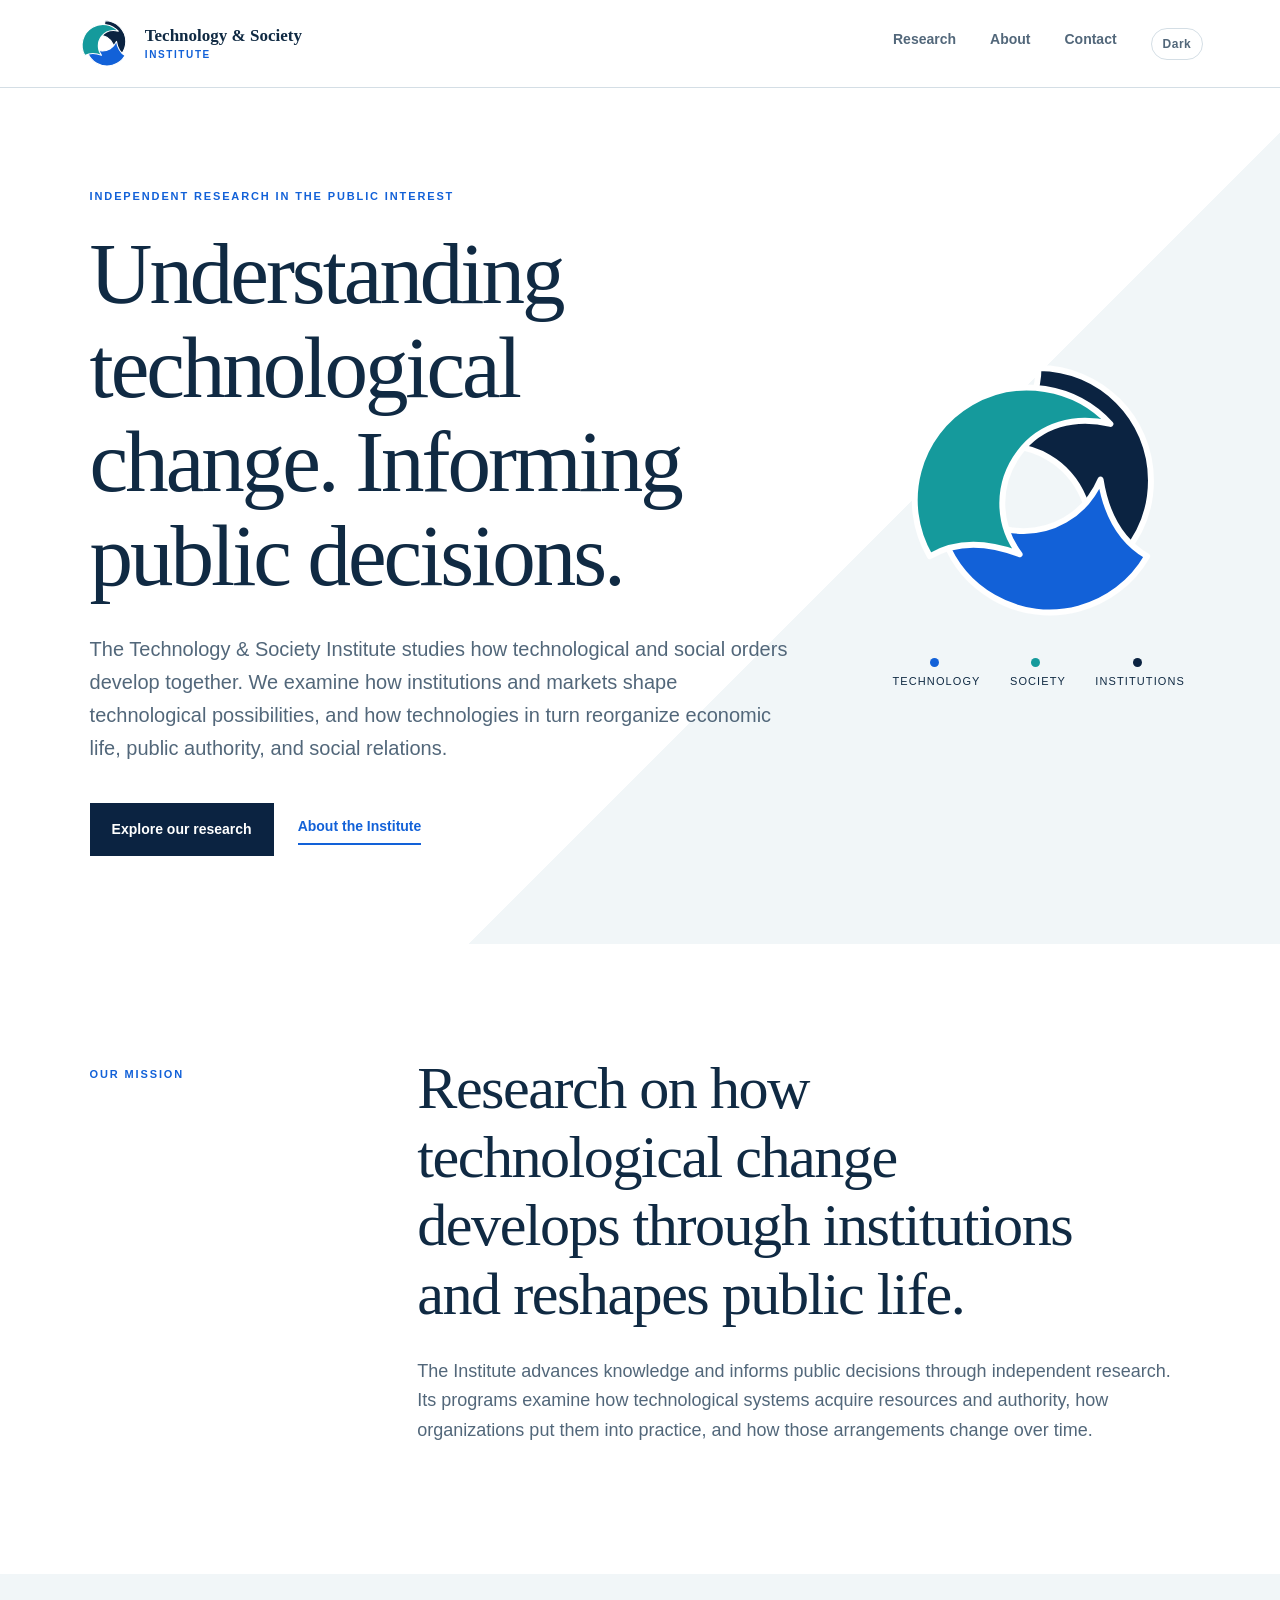
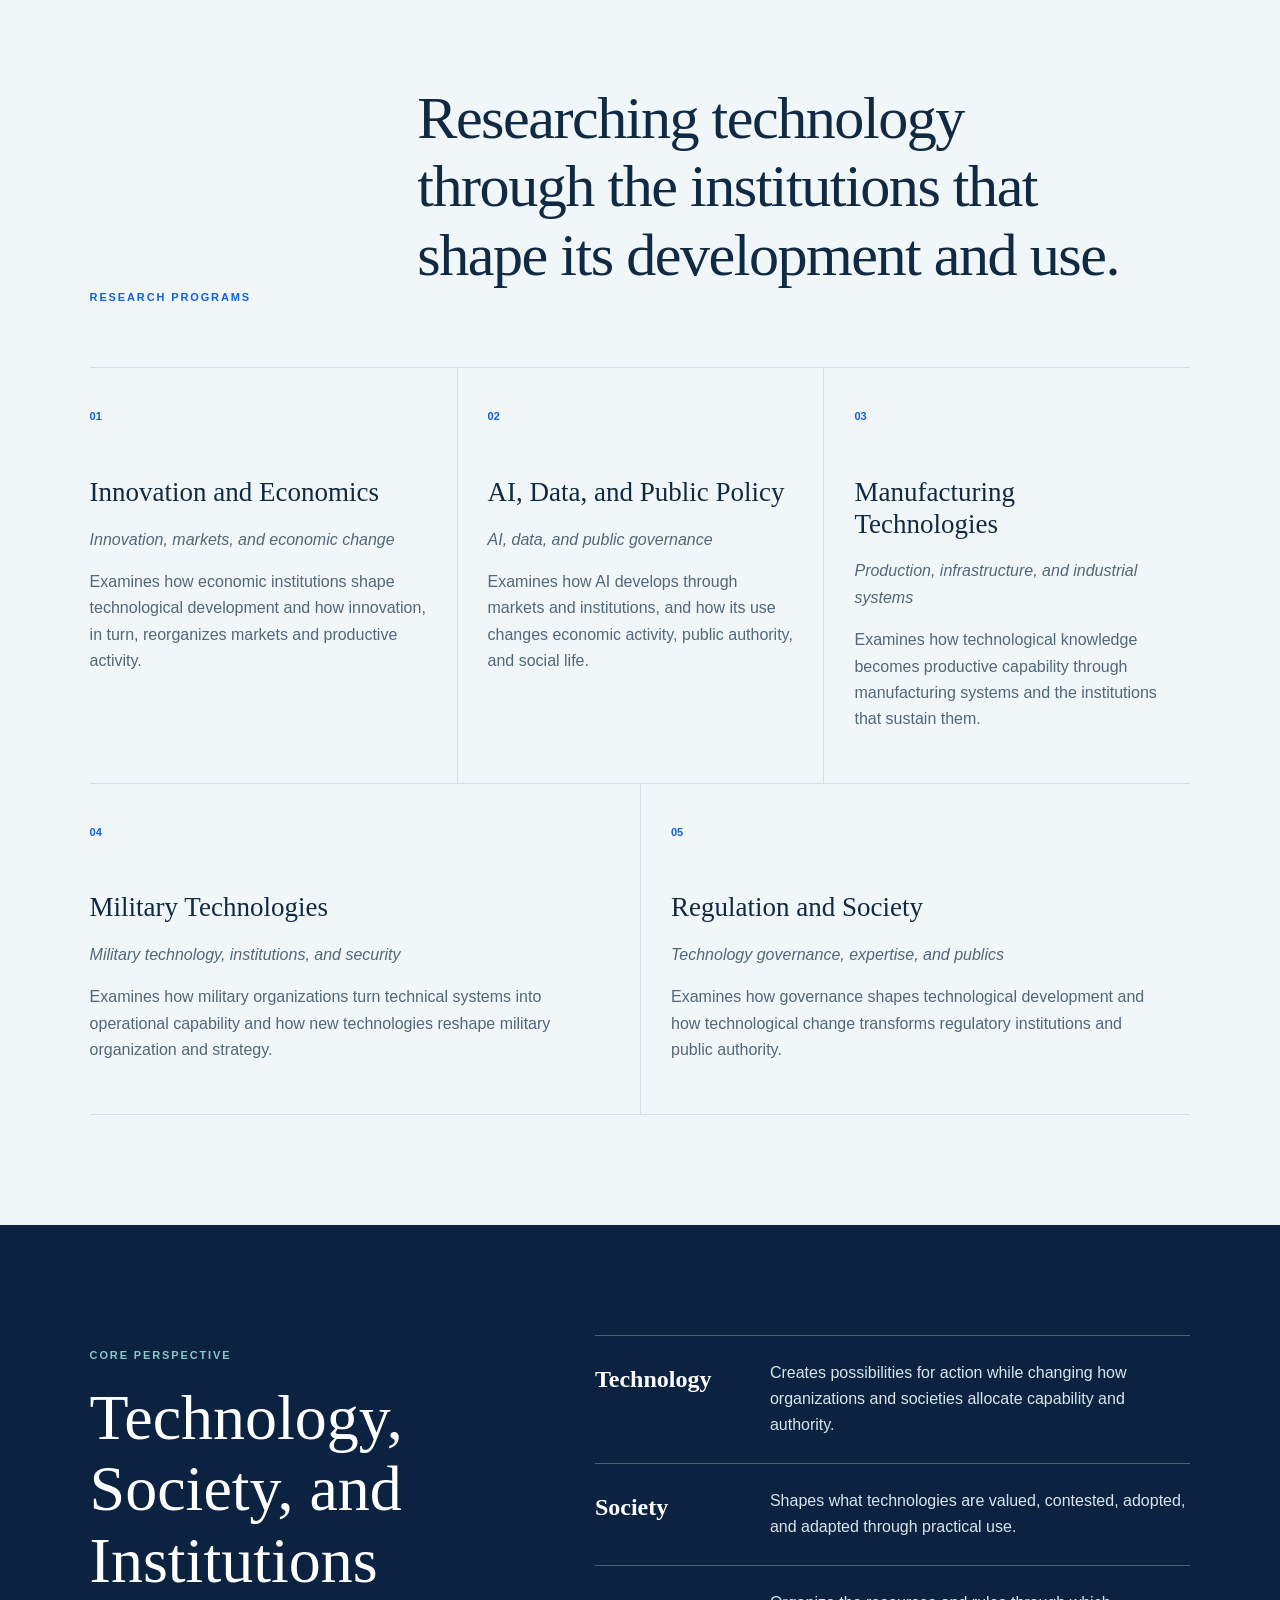
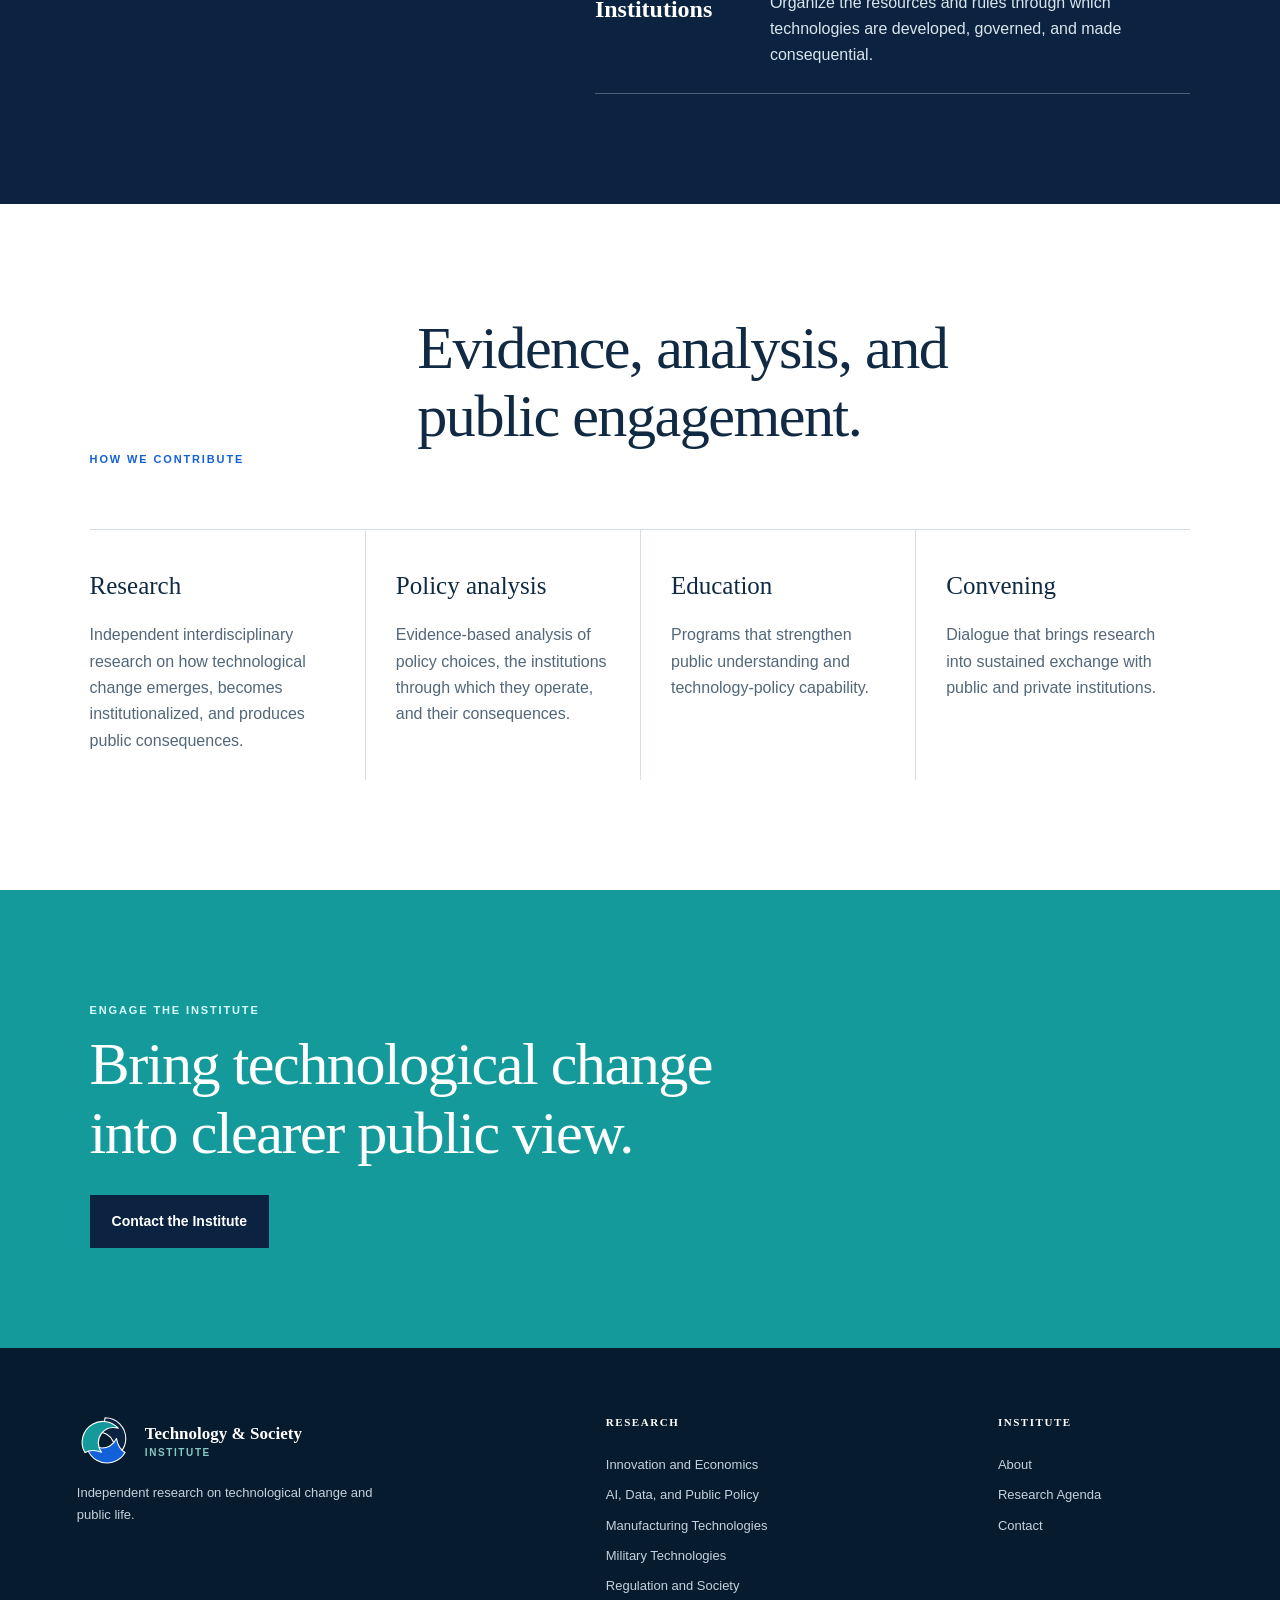
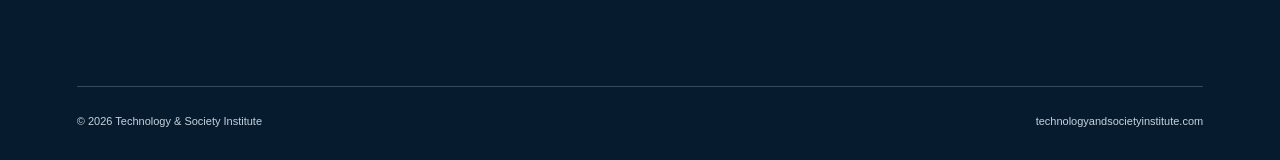
==== commit 723776f1: "Refine homepage institutional framing" ====
--- a/index.html
+++ b/index.html
@@ -1,13 +1,13 @@
-<!doctype html><html lang="en"><head><meta charset="utf-8"><meta name="viewport" content="width=device-width,initial-scale=1"><title>Technology & Society Institute | Technology, Society, and Institutions</title><meta name="description" content="Independent research on innovation, technological change, AI and data, manufacturing, military technology, regulation, and the relationships among technology, society, and institutions."><link rel="icon" href="favicon.svg" type="image/svg+xml"><script src="theme.js"></script><link rel="stylesheet" href="style.css"><link rel="stylesheet" href="theme.css"></head><body><header class="site-header"><a class="brand" href="index.html"><img src="triadic-logo.svg" alt=""><span>Technology &amp; Society<small>Institute</small></span></a><nav aria-label="Primary navigation"><a href="research.html">Research</a><a href="about.html">About</a><a href="contact.html">Contact</a></nav></header><main>
-<section class="hero"><div class="hero-copy"><p class="eyebrow">Independent research in the public interest</p><h1>Understanding technological change. Informing public decisions.</h1><p class="lead">The Technology &amp; Society Institute examines how technologies, institutions, markets, social practices, and public values shape one another. We produce rigorous research to clarify the economic, political, security, industrial, regulatory, and social consequences of technological change.</p><div class="actions"><a class="button primary" href="research.html">Explore our research</a><a class="button text" href="about.html">About the Institute</a></div></div><div class="hero-mark"><img src="triadic-logo.svg" alt="Three interwoven forms representing technology, society, and institutions"><div class="legend"><span><i class="technology"></i>Technology</span><span><i class="society"></i>Society</span><span><i class="institutions"></i>Institutions</span></div></div></section>
-<section class="mission"><p class="section-label">Our mission</p><div><h2>Research on technology, institutions, markets, industry, security, and public life.</h2><p>The Institute studies technological change across innovation and economics; AI, data, and public policy; manufacturing technologies; military technologies; and regulation and society. Its mission is to advance knowledge and inform public decisions through independent research, educational programs, policy dialogue, and conferences on consequential technological and societal questions.</p></div></section>
-<section class="programs"><div class="section-head"><p class="section-label">Research programs</p><h2>Technology in institutional, economic, industrial, security, and social context.</h2></div><div class="program-grid">
-<a href="innovation-economics.html"><span>01</span><h3>Innovation and Economics</h3><p><em>Innovation, markets, and sociotechnical change</em></p><p>Examines how institutions, infrastructures, investments, labor, knowledge, and public policy shape technological development and distribute its benefits and costs.</p></a>
-<a href="ai-public-policy.html"><span>02</span><h3>AI, Data, and Public Policy</h3><p><em>AI, data, and public governance</em></p><p>Examines how institutions, markets, technological systems, and organizational practices shape the development and use of AI, and how AI in turn changes economic activity, public institutions, and social life.</p></a>
-<a href="manufacturing-technology.html"><span>03</span><h3>Manufacturing Technologies</h3><p><em>Production, infrastructure, and industrial systems</em></p><p>Examines how technologies, skills, standards, supply chains, organizational practices, and public investment convert scientific knowledge and technical design into productive capability.</p></a>
-<a href="military-technology.html"><span>04</span><h3>Military Technologies</h3><p><em>Military technology, institutions, and security</em></p><p>Examines how acquisition, doctrine, training, logistics, force employment, political control, and organizational learning transform technical systems into military capabilities.</p></a>
-<a href="regulation-society.html"><span>05</span><h3>Regulation and Society</h3><p><em>Technology governance, expertise, and publics</em></p><p>Examines how laws, standards, classifications, measurements, regulatory institutions, and public contestation shape technological systems, distribute authority, and establish legitimacy.</p></a>
+<!doctype html><html lang="en"><head><meta charset="utf-8"><meta name="viewport" content="width=device-width,initial-scale=1"><title>Technology & Society Institute | Technology, Society, and Institutions</title><meta name="description" content="Independent research on how technological and social orders develop together, and how institutions shape technological possibilities and public consequences."><link rel="icon" href="favicon.svg" type="image/svg+xml"><script src="theme.js"></script><link rel="stylesheet" href="style.css"><link rel="stylesheet" href="theme.css"></head><body class="home"><header class="site-header"><a class="brand" href="index.html"><img src="triadic-logo.svg" alt=""><span>Technology &amp; Society<small>Institute</small></span></a><nav aria-label="Primary navigation"><a href="research.html">Research</a><a href="about.html">About</a><a href="contact.html">Contact</a></nav></header><main>
+<section class="hero"><div class="hero-copy"><p class="eyebrow">Independent research in the public interest</p><h1>Understanding technological change. Informing public decisions.</h1><p class="lead">The Technology &amp; Society Institute studies how technological and social orders develop together. We examine how institutions and markets shape technological possibilities, and how technologies in turn reorganize economic life, public authority, and social relations.</p><div class="actions"><a class="button primary" href="research.html">Explore our research</a><a class="button text" href="about.html">About the Institute</a></div></div><div class="hero-mark"><img src="triadic-logo.svg" alt="Three interwoven forms representing technology, society, and institutions"><div class="legend"><span><i class="technology"></i>Technology</span><span><i class="society"></i>Society</span><span><i class="institutions"></i>Institutions</span></div></div></section>
+<section class="mission"><p class="section-label">Our mission</p><div><h2>Research on how technological change develops through institutions and reshapes public life.</h2><p>The Institute advances knowledge and informs public decisions through independent research. Its programs examine how technological systems acquire resources and authority, how organizations put them into practice, and how those arrangements change over time.</p></div></section>
+<section class="programs"><div class="section-head"><p class="section-label">Research programs</p><h2>Researching technology through the institutions that shape its development and use.</h2></div><div class="program-grid">
+<a href="innovation-economics.html"><span>01</span><h3>Innovation and Economics</h3><p><em>Innovation, markets, and economic change</em></p><p>Examines how economic institutions shape technological development and how innovation, in turn, reorganizes markets and productive activity.</p></a>
+<a href="ai-public-policy.html"><span>02</span><h3>AI, Data, and Public Policy</h3><p><em>AI, data, and public governance</em></p><p>Examines how AI develops through markets and institutions, and how its use changes economic activity, public authority, and social life.</p></a>
+<a href="manufacturing-technology.html"><span>03</span><h3>Manufacturing Technologies</h3><p><em>Production, infrastructure, and industrial systems</em></p><p>Examines how technological knowledge becomes productive capability through manufacturing systems and the institutions that sustain them.</p></a>
+<a href="military-technology.html"><span>04</span><h3>Military Technologies</h3><p><em>Military technology, institutions, and security</em></p><p>Examines how military organizations turn technical systems into operational capability and how new technologies reshape military organization and strategy.</p></a>
+<a href="regulation-society.html"><span>05</span><h3>Regulation and Society</h3><p><em>Technology governance, expertise, and publics</em></p><p>Examines how governance shapes technological development and how technological change transforms regulatory institutions and public authority.</p></a>
 </div></section>
-<section class="coproduction"><div><p class="section-label light">Core perspective</p><h2>Technology, Society, and Institutions</h2></div><div class="cycle"><article><b>Technology</b><p>Creates new possibilities and reorganizes capabilities, markets, industry, security, and everyday life.</p></article><article><b>Society</b><p>Shapes public values, social relationships, practical use, and public scrutiny.</p></article><article><b>Institutions</b><p>Direct investment, standards, regulation, organizational practice, industrial capacity, security policy, and public authority.</p></article></div></section>
-<section class="work"><div class="section-head"><p class="section-label">How we contribute</p><h2>Evidence, analysis, and public engagement.</h2></div><div class="work-grid"><article><span>Research</span><p>Independent interdisciplinary analysis of consequential questions in technology, institutions, markets, industry, security, and public policy.</p></article><article><span>Policy analysis</span><p>Clear assessment of economic, regulatory, industrial, security, and institutional choices, risks, and consequences.</p></article><article><span>Education</span><p>Programs that strengthen public understanding and technology-policy capability.</p></article><article><span>Convening</span><p>Dialogue and conferences connecting research, government, industry, and civil society.</p></article></div></section>
-<section class="cta"><p class="section-label">Engage the Institute</p><h2>Bring technological change into clearer public view.</h2><a class="button primary" href="contact.html">Contact the Institute</a></section></main><footer><div class="footer-brand"><a class="brand inverse" href="index.html"><img src="triadic-logo.svg" alt=""><span>Technology &amp; Society<small>Institute</small></span></a><p>Independent research on technological change and public life.</p></div><div><h3>Research</h3><a href="innovation-economics.html">Innovation and Economics</a><a href="ai-public-policy.html">AI, Data, and Public Policy</a><a href="manufacturing-technology.html">Manufacturing Technologies</a><a href="military-technology.html">Military Technologies</a><a href="regulation-society.html">Regulation and Society</a></div><div><h3>Institute</h3><a href="about.html">About</a><a href="research.html">Research Agenda</a><a href="contact.html">Contact</a></div><div class="footer-base"><span>© 2026 Technology &amp; Society Institute</span><span>technologyandsocietyinstitute.com</span></div></footer></body></html>
+<section class="coproduction"><div><p class="section-label light">Core perspective</p><h2>Technology, Society, and Institutions</h2></div><div class="cycle"><article><b>Technology</b><p>Creates possibilities for action while changing how organizations and societies allocate capability and authority.</p></article><article><b>Society</b><p>Shapes what technologies are valued, contested, adopted, and adapted through practical use.</p></article><article><b>Institutions</b><p>Organize the resources and rules through which technologies are developed, governed, and made consequential.</p></article></div></section>
+<section class="work"><div class="section-head"><p class="section-label">How we contribute</p><h2>Evidence, analysis, and public engagement.</h2></div><div class="work-grid"><article><span>Research</span><p>Independent interdisciplinary research on how technological change emerges, becomes institutionalized, and produces public consequences.</p></article><article><span>Policy analysis</span><p>Evidence-based analysis of policy choices, the institutions through which they operate, and their consequences.</p></article><article><span>Education</span><p>Programs that strengthen public understanding and technology-policy capability.</p></article><article><span>Convening</span><p>Dialogue that brings research into sustained exchange with public and private institutions.</p></article></div></section>
+<section class="cta"><p class="section-label">Engage the Institute</p><h2>Bring technological change into clearer public view.</h2><a class="button primary" href="contact.html">Contact the Institute</a></section></main><footer><div class="footer-brand"><a class="brand inverse" href="index.html"><img src="triadic-logo.svg" alt=""><span>Technology &amp; Society<small>Institute</small></span></a><p>Independent research on technological change and public life.</p></div><div><h3>Research</h3><a href="innovation-economics.html">Innovation and Economics</a><a href="ai-public-policy.html">AI, Data, and Public Policy</a><a href="manufacturing-technology.html">Manufacturing Technologies</a><a href="military-technology.html">Military Technologies</a><a href="regulation-society.html">Regulation and Society</a></div><div><h3>Institute</h3><a href="about.html">About</a><a href="research.html">Research Agenda</a><a href="contact.html">Contact</a></div><div class="footer-base"><span>© 2026 Technology &amp; Society Institute</span><span>technologyandsocietyinstitute.com</span></div></footer></body></html>
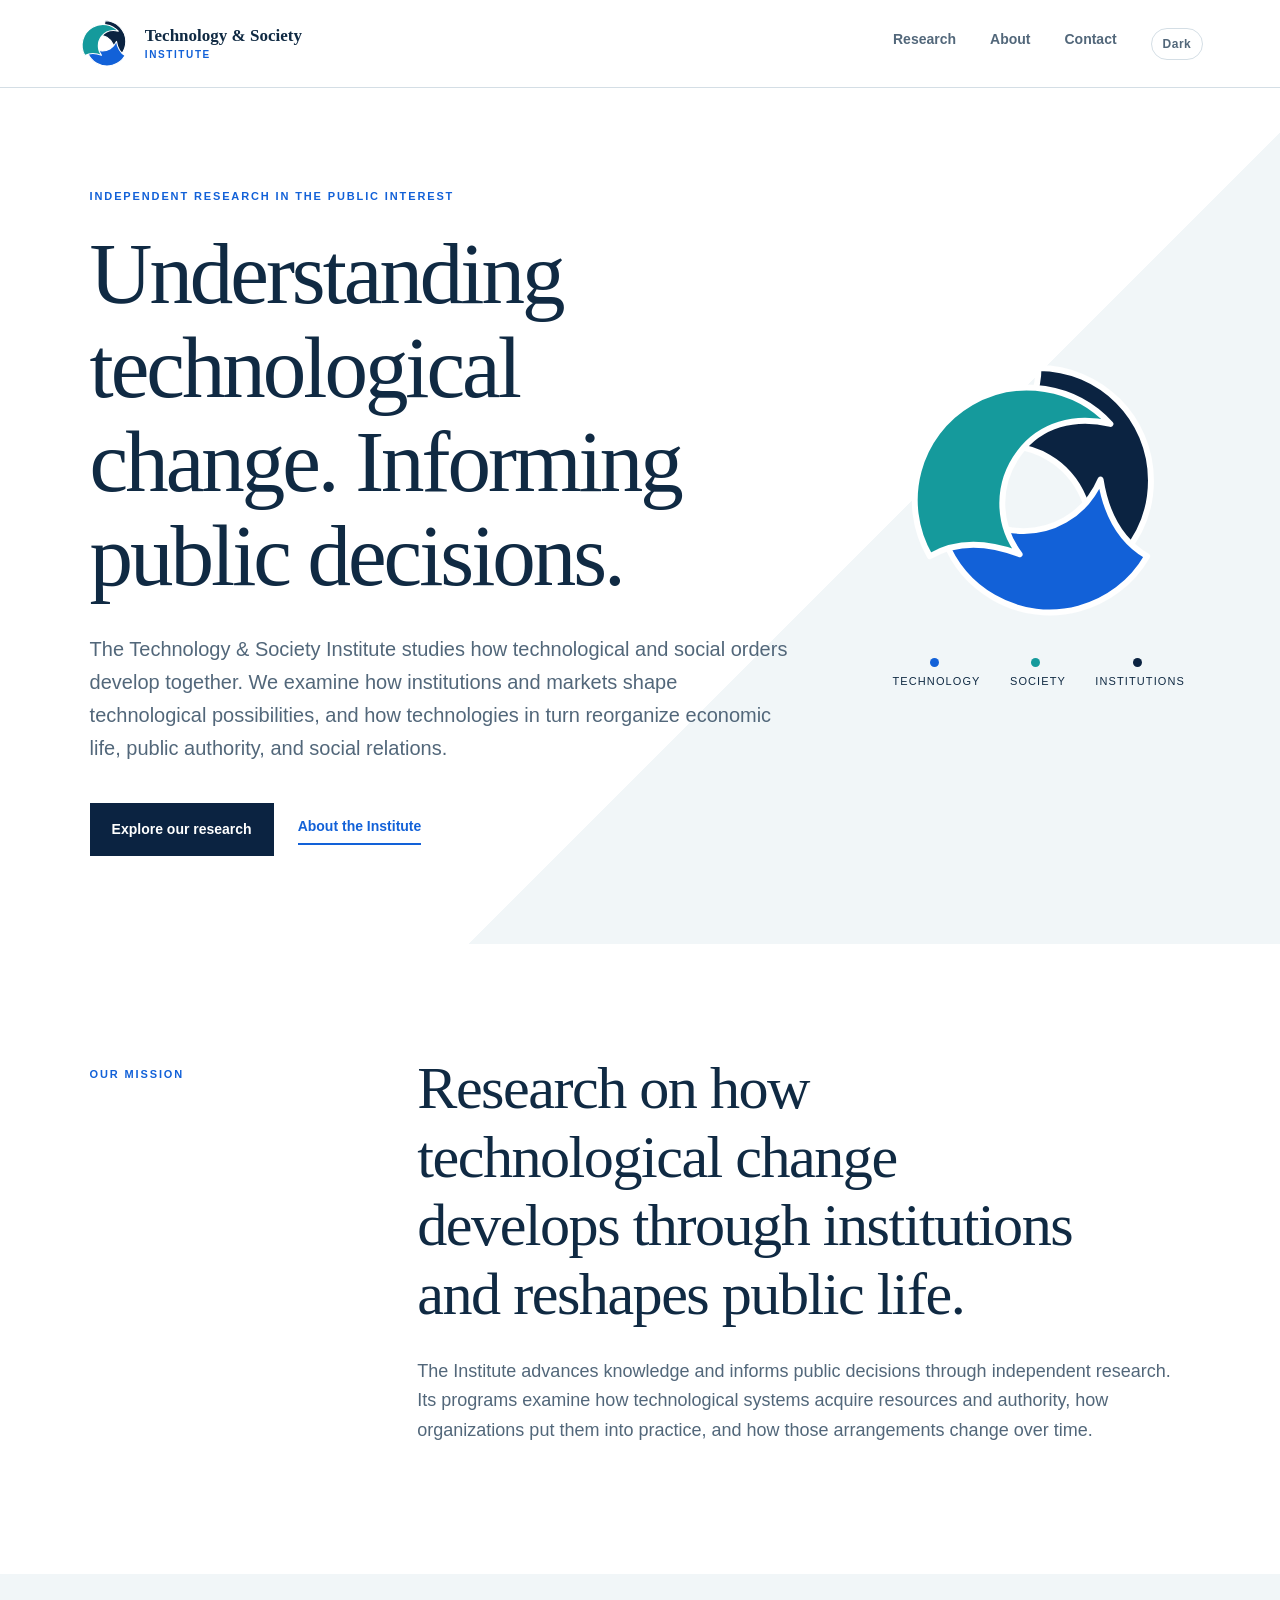
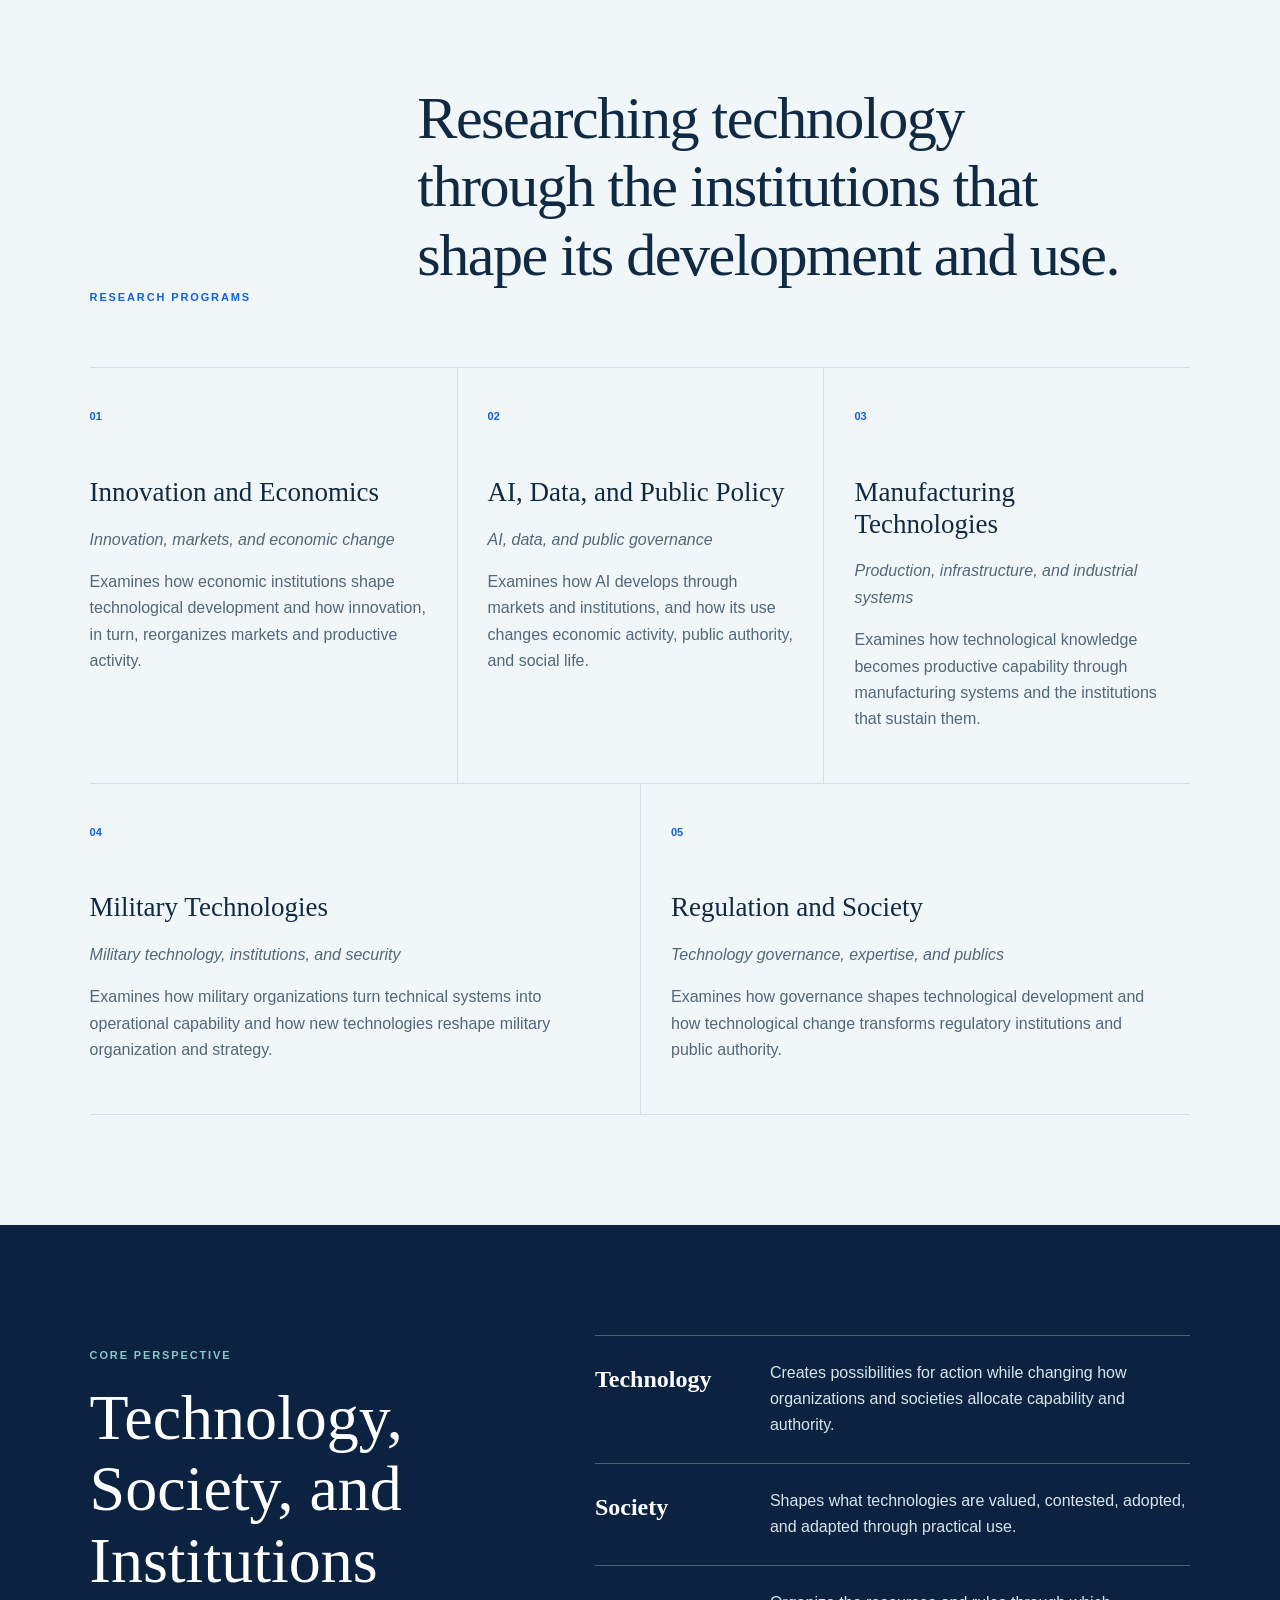
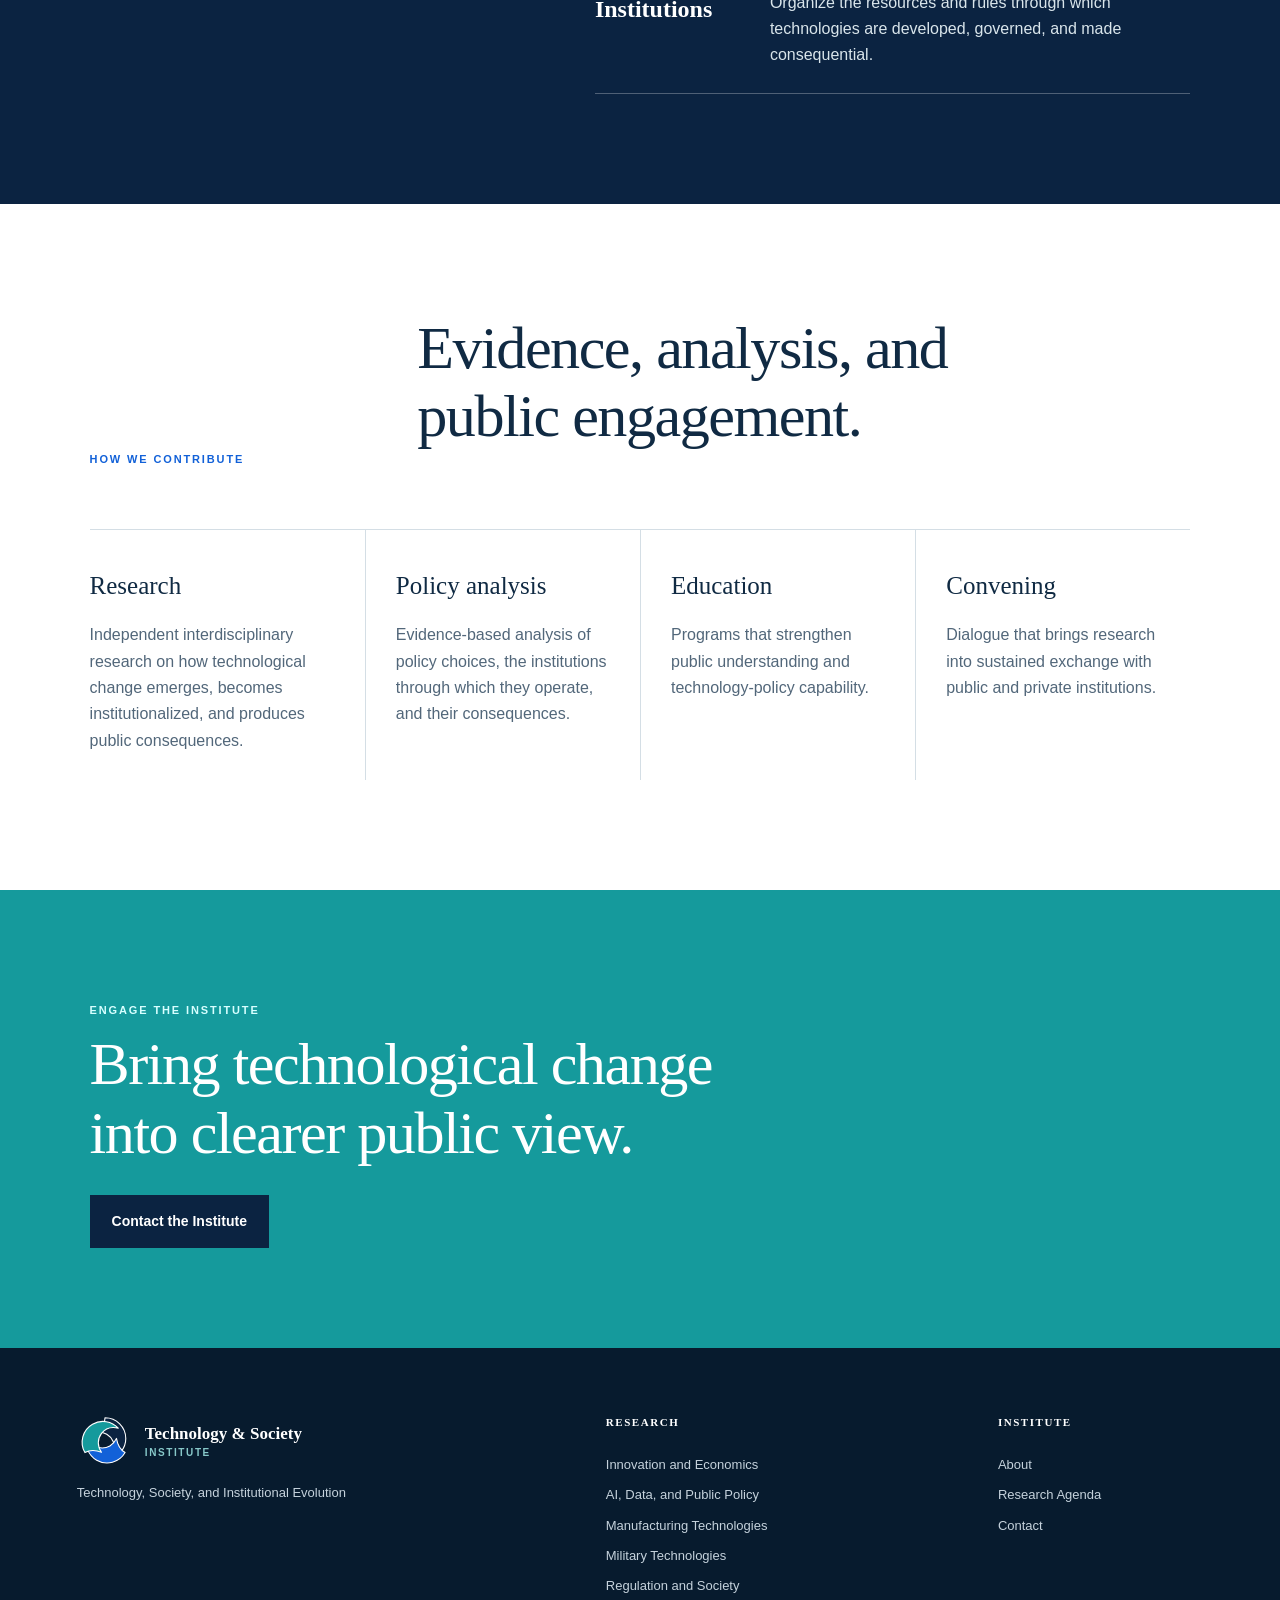
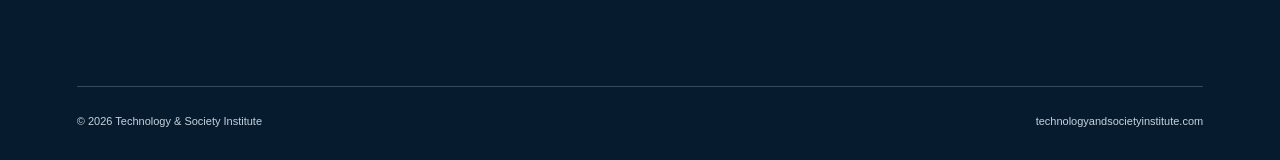
==== commit 772994ac: "Update institutional tagline" ====
--- a/index.html
+++ b/index.html
@@ -10,4 +10,4 @@
 </div></section>
 <section class="coproduction"><div><p class="section-label light">Core perspective</p><h2>Technology, Society, and Institutions</h2></div><div class="cycle"><article><b>Technology</b><p>Creates possibilities for action while changing how organizations and societies allocate capability and authority.</p></article><article><b>Society</b><p>Shapes what technologies are valued, contested, adopted, and adapted through practical use.</p></article><article><b>Institutions</b><p>Organize the resources and rules through which technologies are developed, governed, and made consequential.</p></article></div></section>
 <section class="work"><div class="section-head"><p class="section-label">How we contribute</p><h2>Evidence, analysis, and public engagement.</h2></div><div class="work-grid"><article><span>Research</span><p>Independent interdisciplinary research on how technological change emerges, becomes institutionalized, and produces public consequences.</p></article><article><span>Policy analysis</span><p>Evidence-based analysis of policy choices, the institutions through which they operate, and their consequences.</p></article><article><span>Education</span><p>Programs that strengthen public understanding and technology-policy capability.</p></article><article><span>Convening</span><p>Dialogue that brings research into sustained exchange with public and private institutions.</p></article></div></section>
-<section class="cta"><p class="section-label">Engage the Institute</p><h2>Bring technological change into clearer public view.</h2><a class="button primary" href="contact.html">Contact the Institute</a></section></main><footer><div class="footer-brand"><a class="brand inverse" href="index.html"><img src="triadic-logo.svg" alt=""><span>Technology &amp; Society<small>Institute</small></span></a><p>Independent research on technological change and public life.</p></div><div><h3>Research</h3><a href="innovation-economics.html">Innovation and Economics</a><a href="ai-public-policy.html">AI, Data, and Public Policy</a><a href="manufacturing-technology.html">Manufacturing Technologies</a><a href="military-technology.html">Military Technologies</a><a href="regulation-society.html">Regulation and Society</a></div><div><h3>Institute</h3><a href="about.html">About</a><a href="research.html">Research Agenda</a><a href="contact.html">Contact</a></div><div class="footer-base"><span>© 2026 Technology &amp; Society Institute</span><span>technologyandsocietyinstitute.com</span></div></footer></body></html>+<section class="cta"><p class="section-label">Engage the Institute</p><h2>Bring technological change into clearer public view.</h2><a class="button primary" href="contact.html">Contact the Institute</a></section></main><footer><div class="footer-brand"><a class="brand inverse" href="index.html"><img src="triadic-logo.svg" alt=""><span>Technology &amp; Society<small>Institute</small></span></a><p>Technology, Society, and Institutional Evolution</p></div><div><h3>Research</h3><a href="innovation-economics.html">Innovation and Economics</a><a href="ai-public-policy.html">AI, Data, and Public Policy</a><a href="manufacturing-technology.html">Manufacturing Technologies</a><a href="military-technology.html">Military Technologies</a><a href="regulation-society.html">Regulation and Society</a></div><div><h3>Institute</h3><a href="about.html">About</a><a href="research.html">Research Agenda</a><a href="contact.html">Contact</a></div><div class="footer-base"><span>© 2026 Technology &amp; Society Institute</span><span>technologyandsocietyinstitute.com</span></div></footer></body></html>
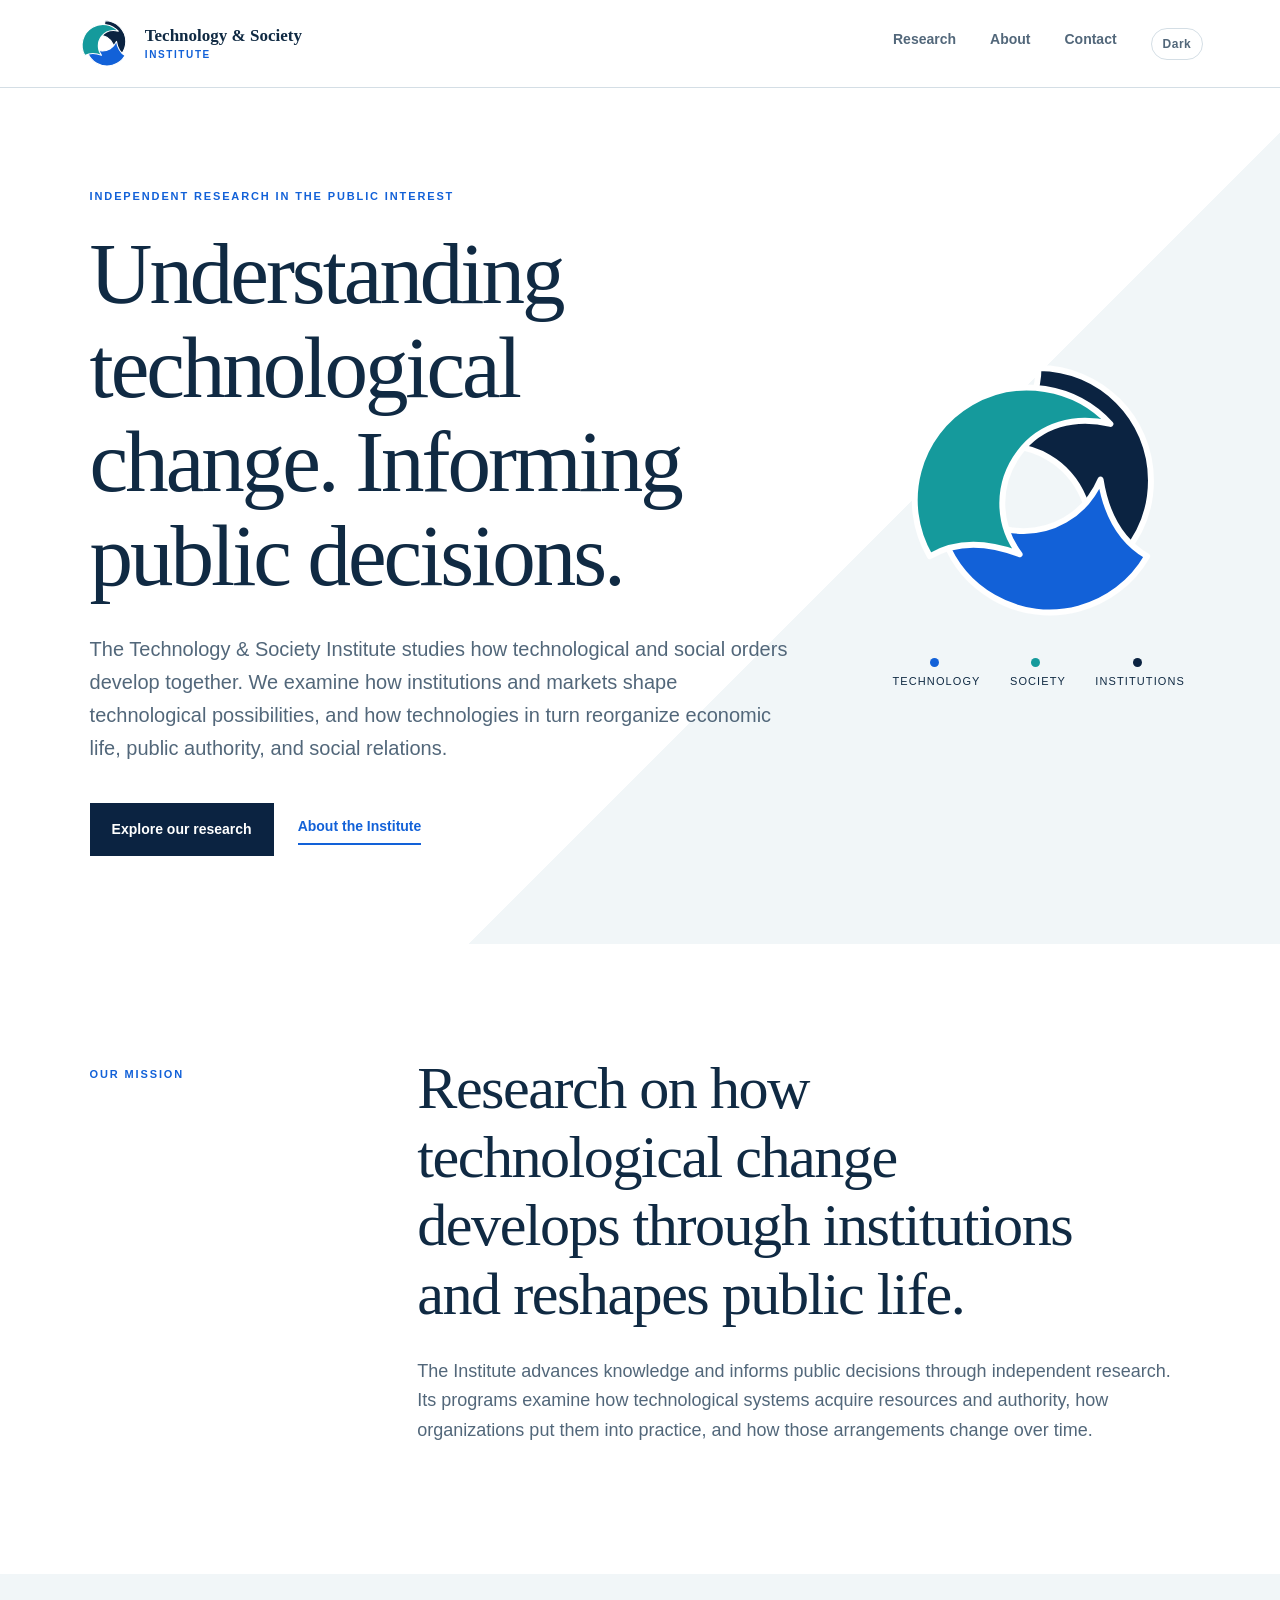
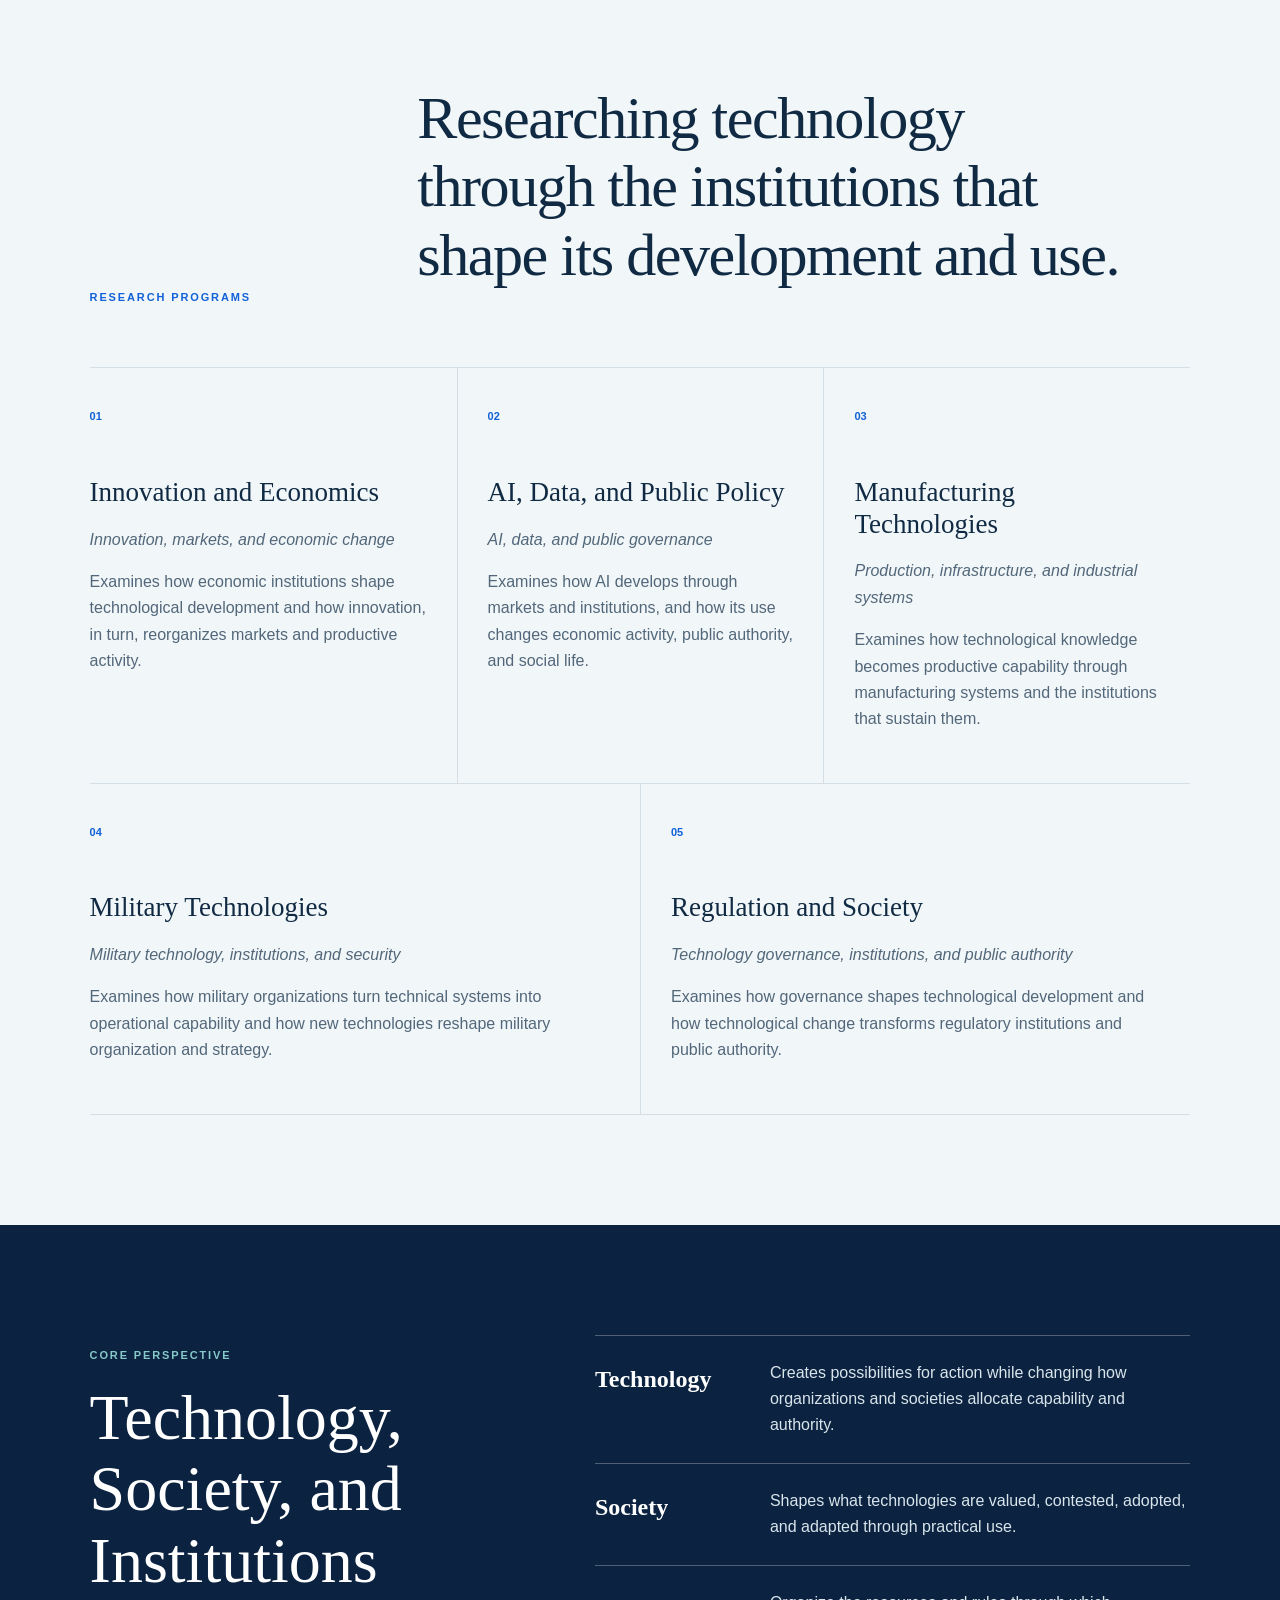
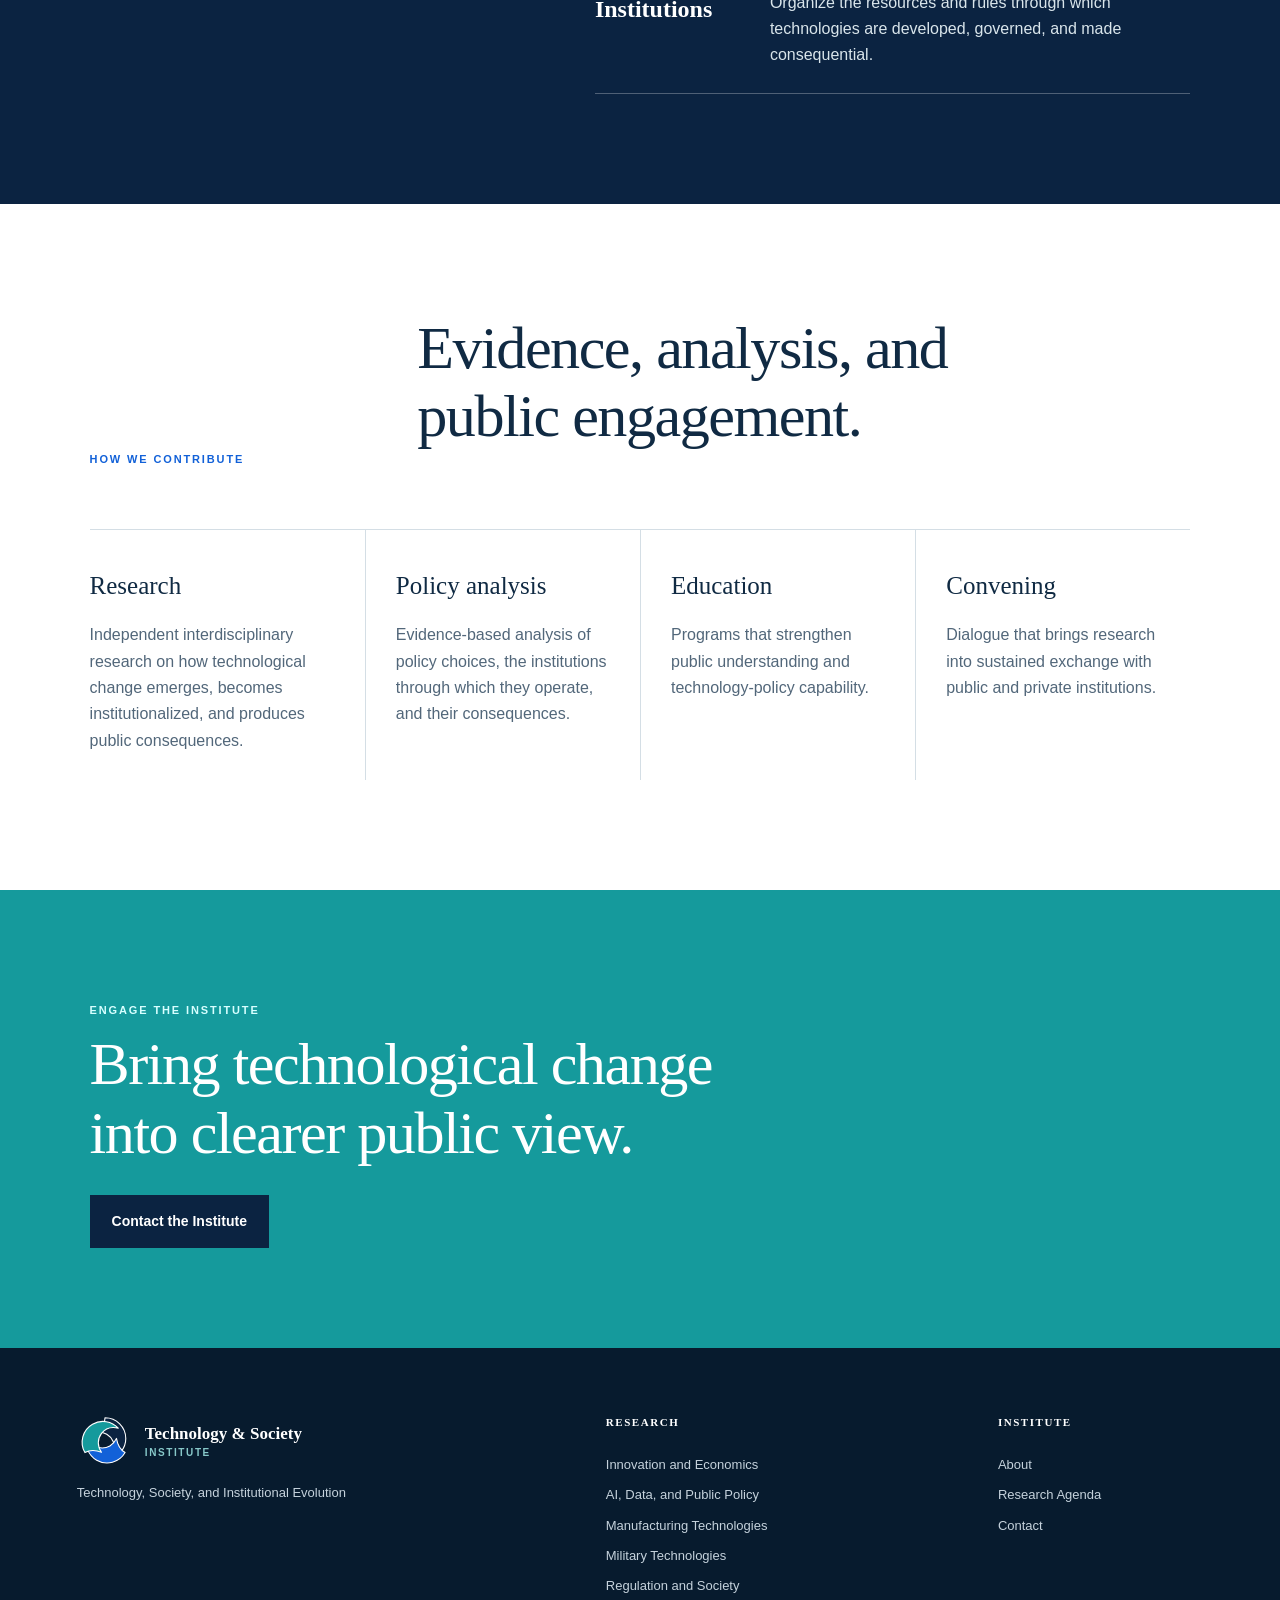
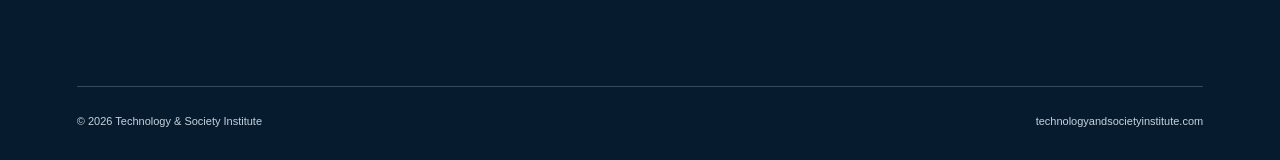
==== commit b40fcc49: "Align homepage with finalized research architecture" ====
--- a/index.html
+++ b/index.html
@@ -1,4 +1,4 @@
-<!doctype html><html lang="en"><head><meta charset="utf-8"><meta name="viewport" content="width=device-width,initial-scale=1"><title>Technology & Society Institute | Technology, Society, and Institutions</title><meta name="description" content="Independent research on how technological and social orders develop together, and how institutions shape technological possibilities and public consequences."><link rel="icon" href="favicon.svg" type="image/svg+xml"><script src="theme.js"></script><link rel="stylesheet" href="style.css"><link rel="stylesheet" href="theme.css"></head><body class="home"><header class="site-header"><a class="brand" href="index.html"><img src="triadic-logo.svg" alt=""><span>Technology &amp; Society<small>Institute</small></span></a><nav aria-label="Primary navigation"><a href="research.html">Research</a><a href="about.html">About</a><a href="contact.html">Contact</a></nav></header><main>
+<!doctype html><html lang="en"><head><meta charset="utf-8"><meta name="viewport" content="width=device-width,initial-scale=1"><title>Technology & Society Institute | Technology, Society, and Institutional Evolution</title><meta name="description" content="Independent research on how technological and social orders develop together, and how institutions shape technological possibilities and public consequences."><link rel="icon" href="favicon.svg" type="image/svg+xml"><script src="theme.js"></script><link rel="stylesheet" href="style.css"><link rel="stylesheet" href="theme.css"></head><body class="home"><header class="site-header"><a class="brand" href="index.html"><img src="triadic-logo.svg" alt=""><span>Technology &amp; Society<small>Institute</small></span></a><nav aria-label="Primary navigation"><a href="research.html">Research</a><a href="about.html">About</a><a href="contact.html">Contact</a></nav></header><main>
 <section class="hero"><div class="hero-copy"><p class="eyebrow">Independent research in the public interest</p><h1>Understanding technological change. Informing public decisions.</h1><p class="lead">The Technology &amp; Society Institute studies how technological and social orders develop together. We examine how institutions and markets shape technological possibilities, and how technologies in turn reorganize economic life, public authority, and social relations.</p><div class="actions"><a class="button primary" href="research.html">Explore our research</a><a class="button text" href="about.html">About the Institute</a></div></div><div class="hero-mark"><img src="triadic-logo.svg" alt="Three interwoven forms representing technology, society, and institutions"><div class="legend"><span><i class="technology"></i>Technology</span><span><i class="society"></i>Society</span><span><i class="institutions"></i>Institutions</span></div></div></section>
 <section class="mission"><p class="section-label">Our mission</p><div><h2>Research on how technological change develops through institutions and reshapes public life.</h2><p>The Institute advances knowledge and informs public decisions through independent research. Its programs examine how technological systems acquire resources and authority, how organizations put them into practice, and how those arrangements change over time.</p></div></section>
 <section class="programs"><div class="section-head"><p class="section-label">Research programs</p><h2>Researching technology through the institutions that shape its development and use.</h2></div><div class="program-grid">
@@ -6,7 +6,7 @@
 <a href="ai-public-policy.html"><span>02</span><h3>AI, Data, and Public Policy</h3><p><em>AI, data, and public governance</em></p><p>Examines how AI develops through markets and institutions, and how its use changes economic activity, public authority, and social life.</p></a>
 <a href="manufacturing-technology.html"><span>03</span><h3>Manufacturing Technologies</h3><p><em>Production, infrastructure, and industrial systems</em></p><p>Examines how technological knowledge becomes productive capability through manufacturing systems and the institutions that sustain them.</p></a>
 <a href="military-technology.html"><span>04</span><h3>Military Technologies</h3><p><em>Military technology, institutions, and security</em></p><p>Examines how military organizations turn technical systems into operational capability and how new technologies reshape military organization and strategy.</p></a>
-<a href="regulation-society.html"><span>05</span><h3>Regulation and Society</h3><p><em>Technology governance, expertise, and publics</em></p><p>Examines how governance shapes technological development and how technological change transforms regulatory institutions and public authority.</p></a>
+<a href="regulation-society.html"><span>05</span><h3>Regulation and Society</h3><p><em>Technology governance, institutions, and public authority</em></p><p>Examines how governance shapes technological development and how technological change transforms regulatory institutions and public authority.</p></a>
 </div></section>
 <section class="coproduction"><div><p class="section-label light">Core perspective</p><h2>Technology, Society, and Institutions</h2></div><div class="cycle"><article><b>Technology</b><p>Creates possibilities for action while changing how organizations and societies allocate capability and authority.</p></article><article><b>Society</b><p>Shapes what technologies are valued, contested, adopted, and adapted through practical use.</p></article><article><b>Institutions</b><p>Organize the resources and rules through which technologies are developed, governed, and made consequential.</p></article></div></section>
 <section class="work"><div class="section-head"><p class="section-label">How we contribute</p><h2>Evidence, analysis, and public engagement.</h2></div><div class="work-grid"><article><span>Research</span><p>Independent interdisciplinary research on how technological change emerges, becomes institutionalized, and produces public consequences.</p></article><article><span>Policy analysis</span><p>Evidence-based analysis of policy choices, the institutions through which they operate, and their consequences.</p></article><article><span>Education</span><p>Programs that strengthen public understanding and technology-policy capability.</p></article><article><span>Convening</span><p>Dialogue that brings research into sustained exchange with public and private institutions.</p></article></div></section>
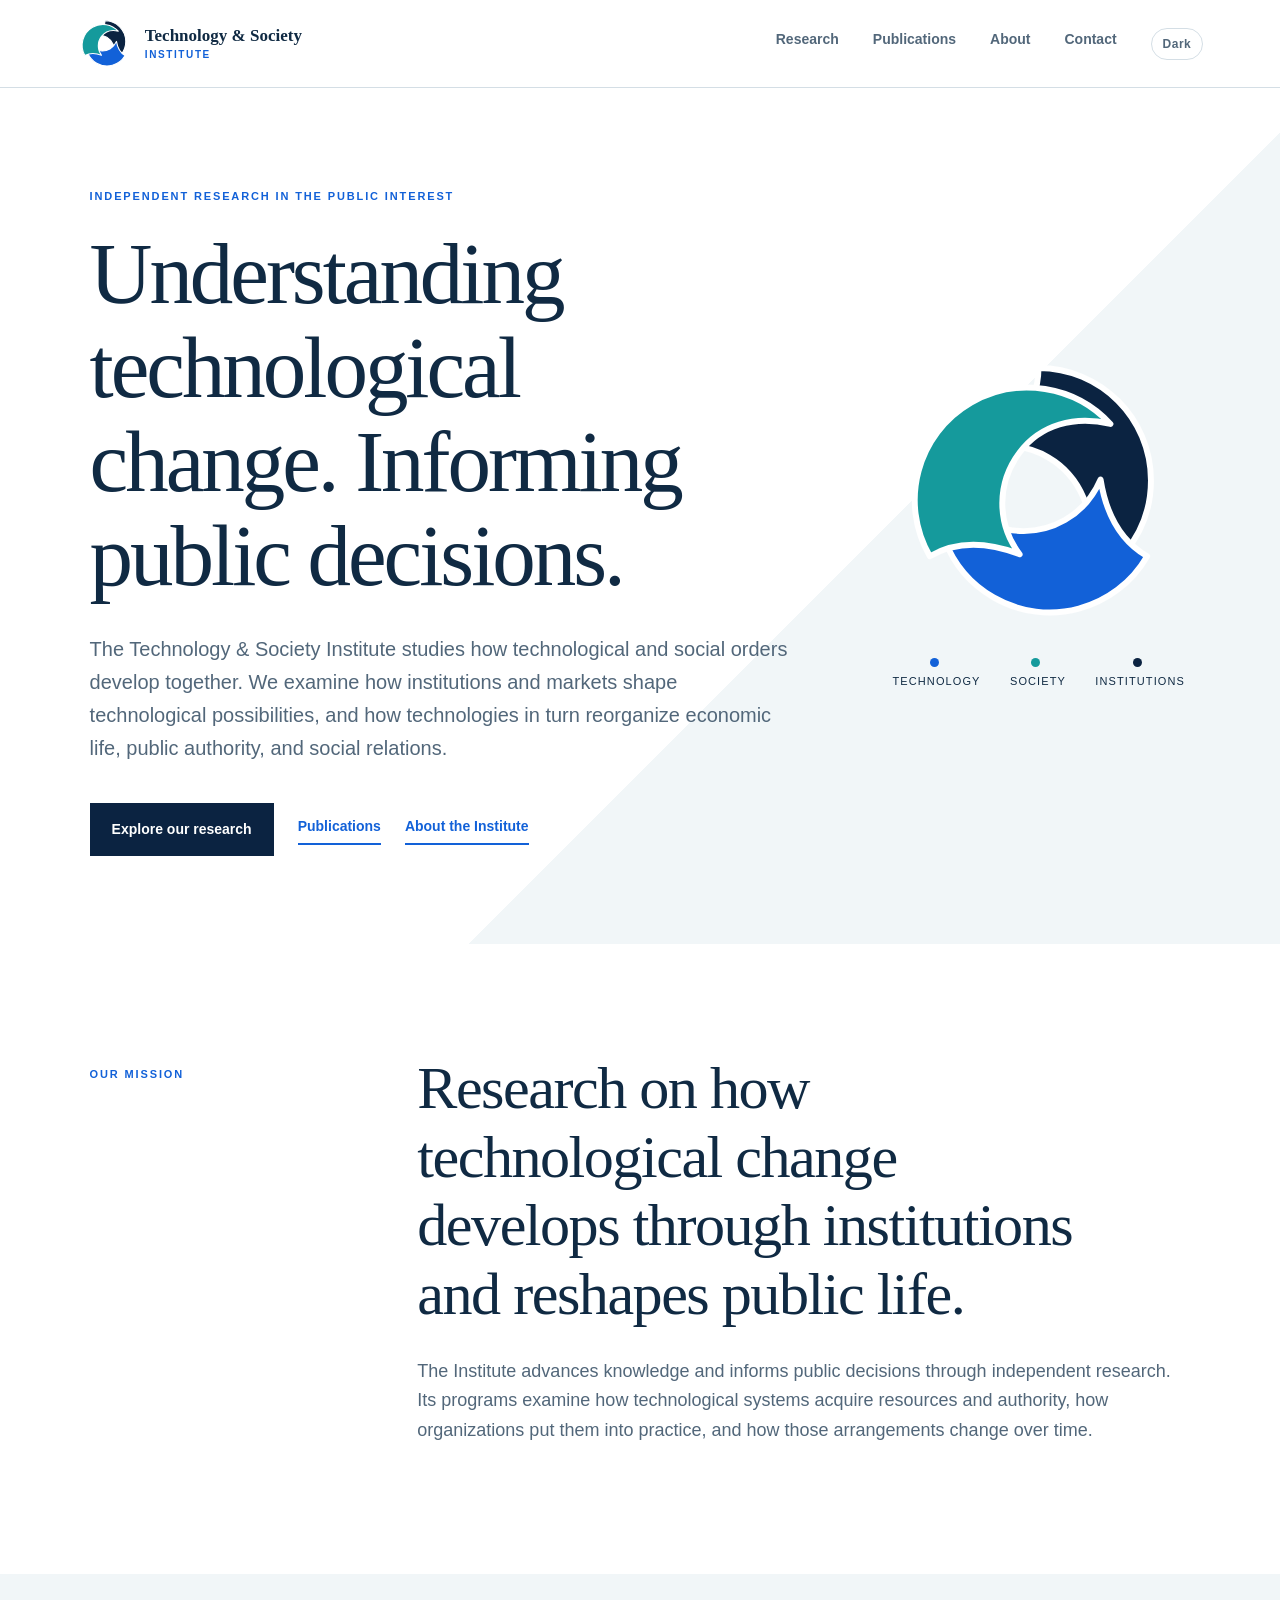
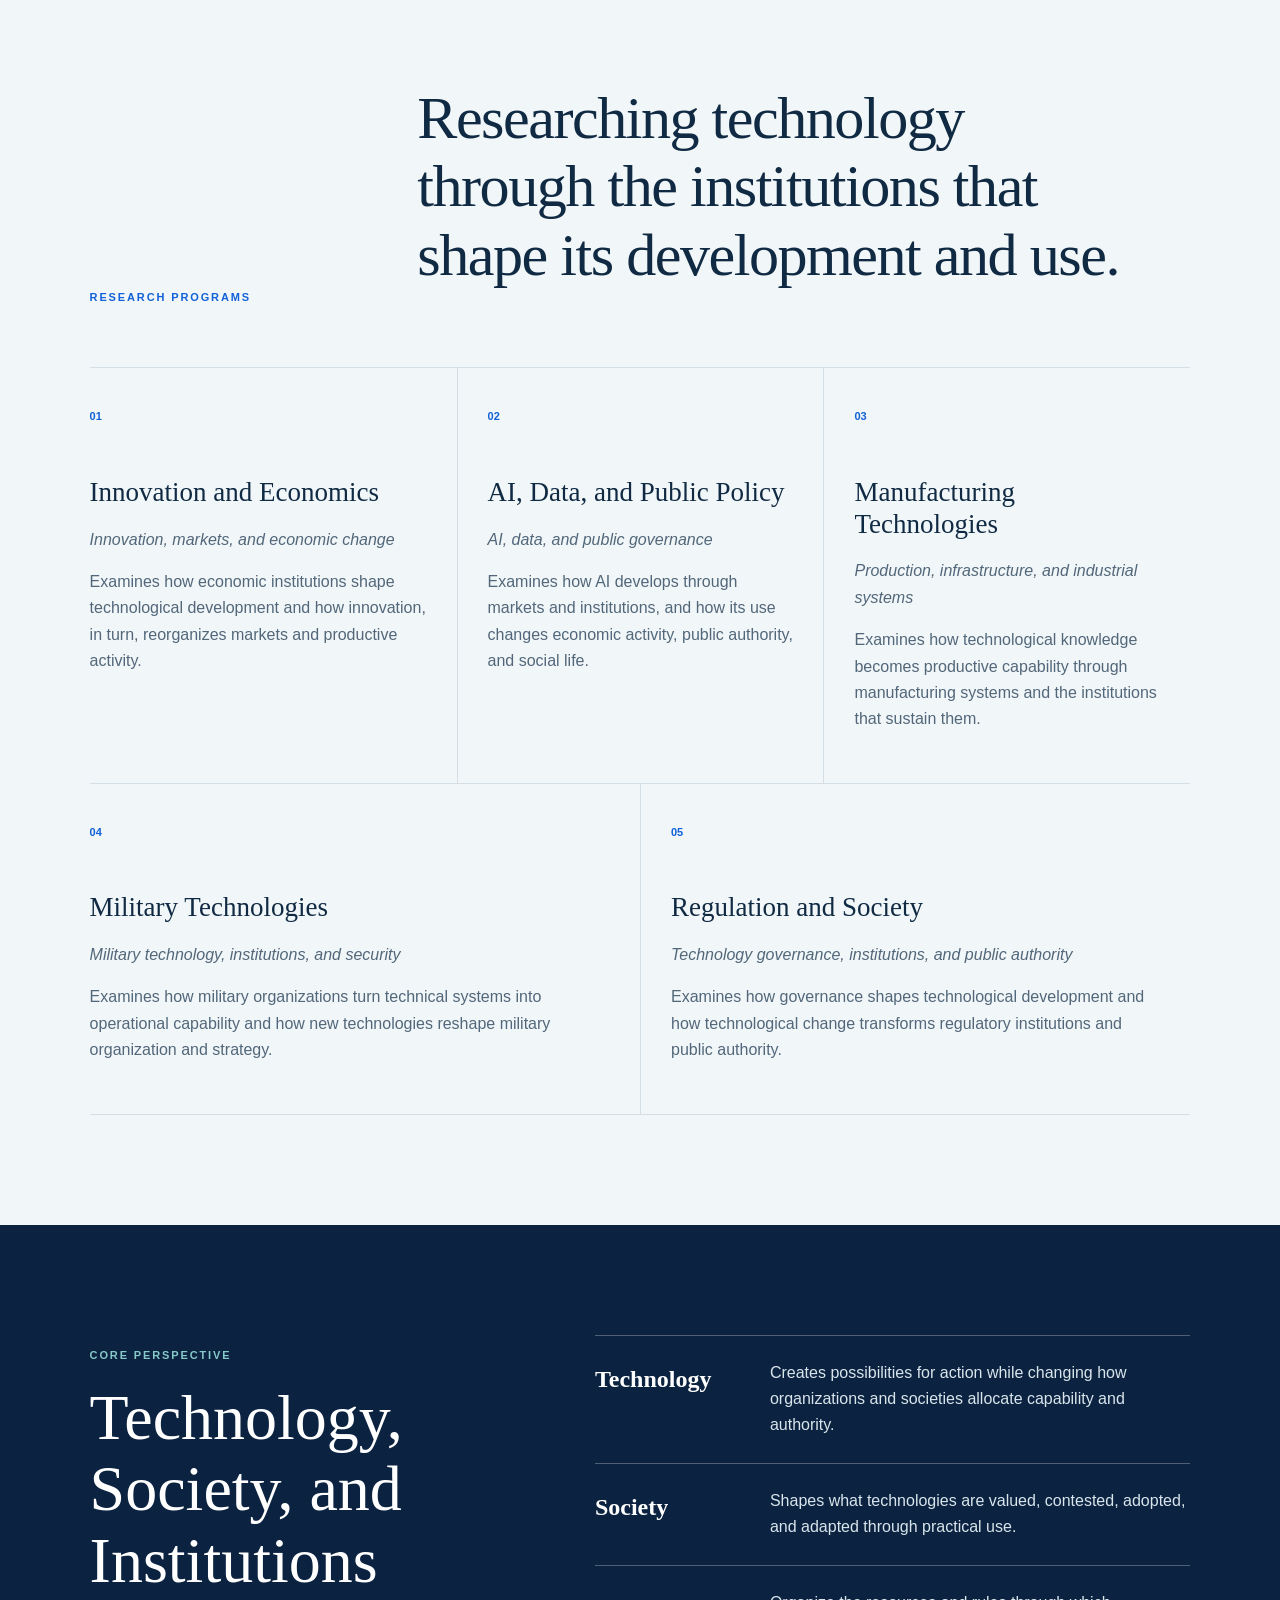
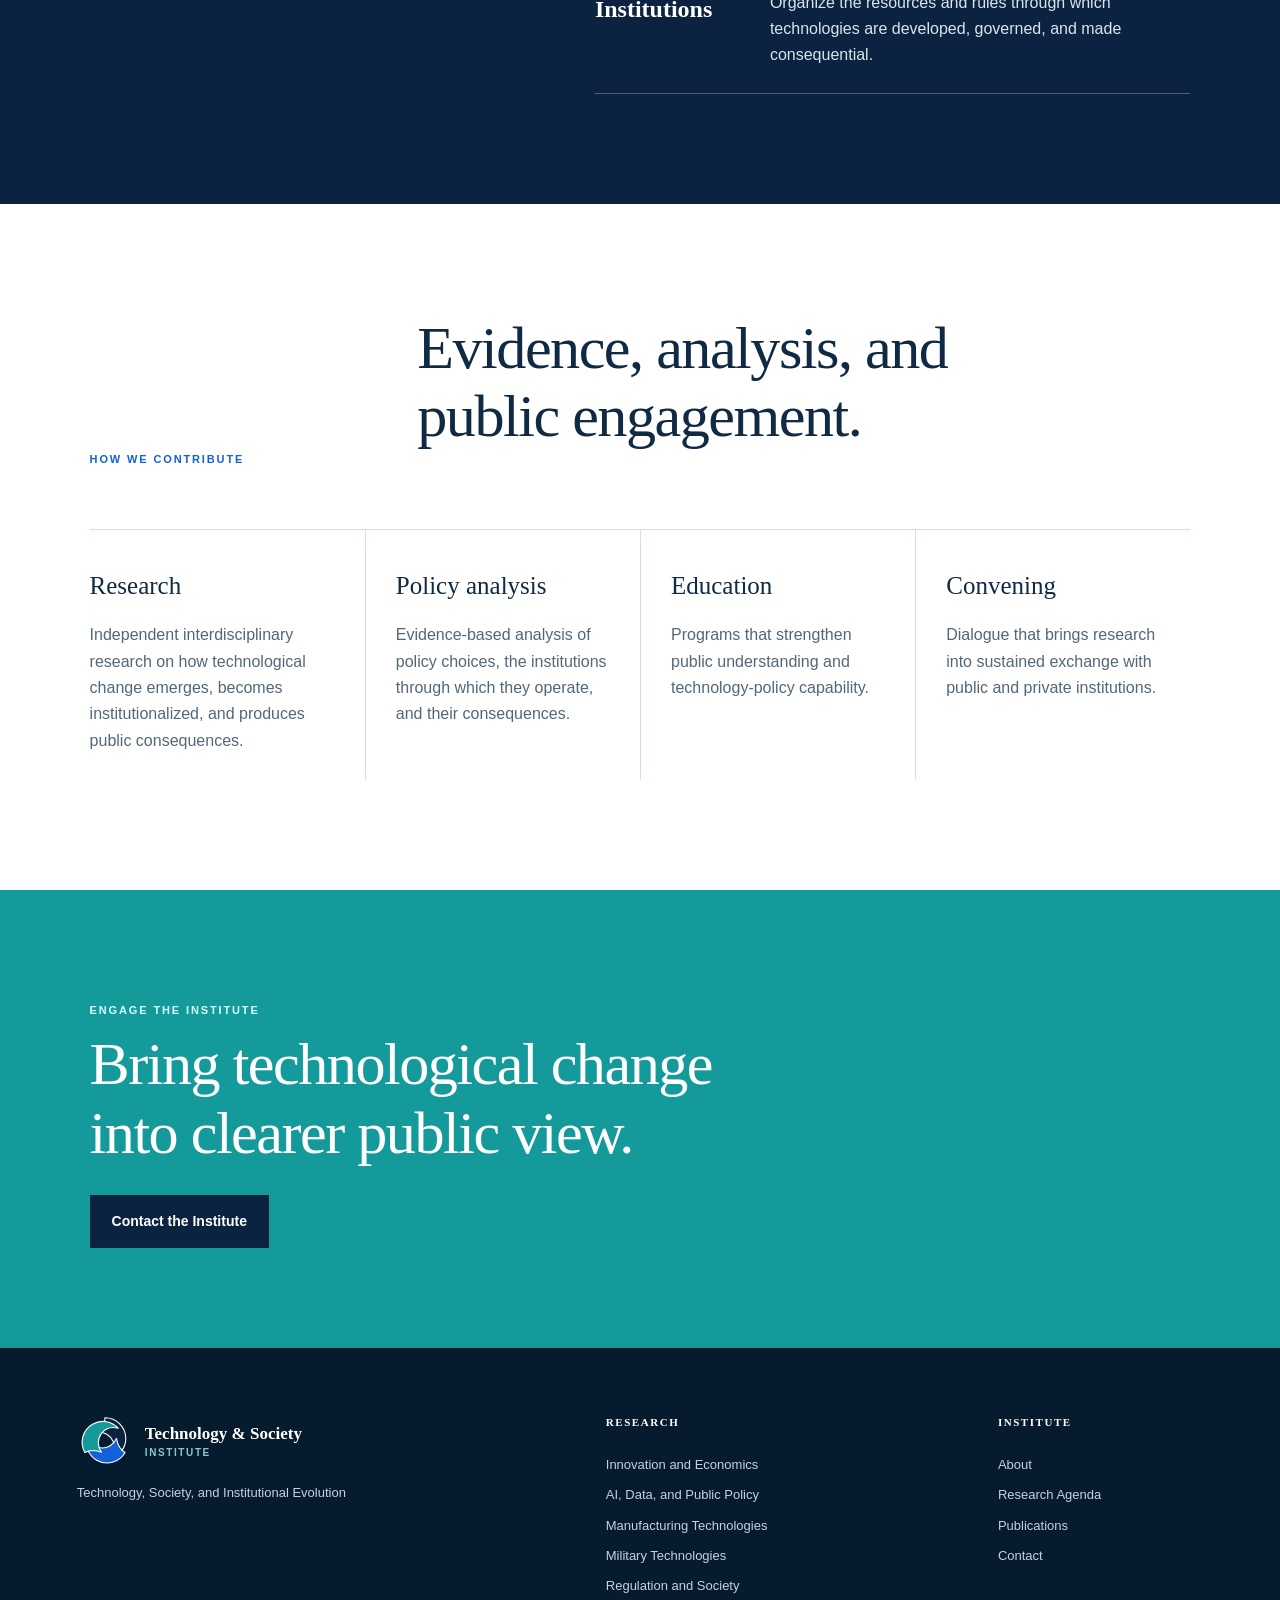
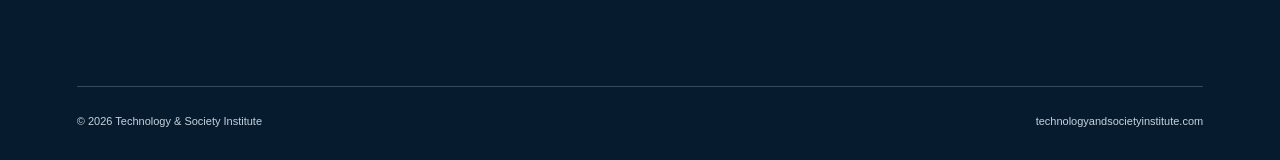
==== commit e6112468: "Add Publications to site navigation" ====
--- a/index.html
+++ b/index.html
@@ -1,5 +1,5 @@
-<!doctype html><html lang="en"><head><meta charset="utf-8"><meta name="viewport" content="width=device-width,initial-scale=1"><title>Technology & Society Institute | Technology, Society, and Institutional Evolution</title><meta name="description" content="Independent research on how technological and social orders develop together, and how institutions shape technological possibilities and public consequences."><link rel="icon" href="favicon.svg" type="image/svg+xml"><script src="theme.js"></script><link rel="stylesheet" href="style.css"><link rel="stylesheet" href="theme.css"></head><body class="home"><header class="site-header"><a class="brand" href="index.html"><img src="triadic-logo.svg" alt=""><span>Technology &amp; Society<small>Institute</small></span></a><nav aria-label="Primary navigation"><a href="research.html">Research</a><a href="about.html">About</a><a href="contact.html">Contact</a></nav></header><main>
-<section class="hero"><div class="hero-copy"><p class="eyebrow">Independent research in the public interest</p><h1>Understanding technological change. Informing public decisions.</h1><p class="lead">The Technology &amp; Society Institute studies how technological and social orders develop together. We examine how institutions and markets shape technological possibilities, and how technologies in turn reorganize economic life, public authority, and social relations.</p><div class="actions"><a class="button primary" href="research.html">Explore our research</a><a class="button text" href="about.html">About the Institute</a></div></div><div class="hero-mark"><img src="triadic-logo.svg" alt="Three interwoven forms representing technology, society, and institutions"><div class="legend"><span><i class="technology"></i>Technology</span><span><i class="society"></i>Society</span><span><i class="institutions"></i>Institutions</span></div></div></section>
+<!doctype html><html lang="en"><head><meta charset="utf-8"><meta name="viewport" content="width=device-width,initial-scale=1"><title>Technology & Society Institute | Technology, Society, and Institutional Evolution</title><meta name="description" content="Independent research on how technological and social orders develop together, and how institutions shape technological possibilities and public consequences."><link rel="icon" href="favicon.svg" type="image/svg+xml"><script src="theme.js"></script><link rel="stylesheet" href="style.css"><link rel="stylesheet" href="theme.css"></head><body class="home"><header class="site-header"><a class="brand" href="index.html"><img src="triadic-logo.svg" alt=""><span>Technology &amp; Society<small>Institute</small></span></a><nav aria-label="Primary navigation"><a href="research.html">Research</a><a href="publications.html">Publications</a><a href="about.html">About</a><a href="contact.html">Contact</a></nav></header><main>
+<section class="hero"><div class="hero-copy"><p class="eyebrow">Independent research in the public interest</p><h1>Understanding technological change. Informing public decisions.</h1><p class="lead">The Technology &amp; Society Institute studies how technological and social orders develop together. We examine how institutions and markets shape technological possibilities, and how technologies in turn reorganize economic life, public authority, and social relations.</p><div class="actions"><a class="button primary" href="research.html">Explore our research</a><a class="button text" href="publications.html">Publications</a><a class="button text" href="about.html">About the Institute</a></div></div><div class="hero-mark"><img src="triadic-logo.svg" alt="Three interwoven forms representing technology, society, and institutions"><div class="legend"><span><i class="technology"></i>Technology</span><span><i class="society"></i>Society</span><span><i class="institutions"></i>Institutions</span></div></div></section>
 <section class="mission"><p class="section-label">Our mission</p><div><h2>Research on how technological change develops through institutions and reshapes public life.</h2><p>The Institute advances knowledge and informs public decisions through independent research. Its programs examine how technological systems acquire resources and authority, how organizations put them into practice, and how those arrangements change over time.</p></div></section>
 <section class="programs"><div class="section-head"><p class="section-label">Research programs</p><h2>Researching technology through the institutions that shape its development and use.</h2></div><div class="program-grid">
 <a href="innovation-economics.html"><span>01</span><h3>Innovation and Economics</h3><p><em>Innovation, markets, and economic change</em></p><p>Examines how economic institutions shape technological development and how innovation, in turn, reorganizes markets and productive activity.</p></a>
@@ -10,4 +10,4 @@
 </div></section>
 <section class="coproduction"><div><p class="section-label light">Core perspective</p><h2>Technology, Society, and Institutions</h2></div><div class="cycle"><article><b>Technology</b><p>Creates possibilities for action while changing how organizations and societies allocate capability and authority.</p></article><article><b>Society</b><p>Shapes what technologies are valued, contested, adopted, and adapted through practical use.</p></article><article><b>Institutions</b><p>Organize the resources and rules through which technologies are developed, governed, and made consequential.</p></article></div></section>
 <section class="work"><div class="section-head"><p class="section-label">How we contribute</p><h2>Evidence, analysis, and public engagement.</h2></div><div class="work-grid"><article><span>Research</span><p>Independent interdisciplinary research on how technological change emerges, becomes institutionalized, and produces public consequences.</p></article><article><span>Policy analysis</span><p>Evidence-based analysis of policy choices, the institutions through which they operate, and their consequences.</p></article><article><span>Education</span><p>Programs that strengthen public understanding and technology-policy capability.</p></article><article><span>Convening</span><p>Dialogue that brings research into sustained exchange with public and private institutions.</p></article></div></section>
-<section class="cta"><p class="section-label">Engage the Institute</p><h2>Bring technological change into clearer public view.</h2><a class="button primary" href="contact.html">Contact the Institute</a></section></main><footer><div class="footer-brand"><a class="brand inverse" href="index.html"><img src="triadic-logo.svg" alt=""><span>Technology &amp; Society<small>Institute</small></span></a><p>Technology, Society, and Institutional Evolution</p></div><div><h3>Research</h3><a href="innovation-economics.html">Innovation and Economics</a><a href="ai-public-policy.html">AI, Data, and Public Policy</a><a href="manufacturing-technology.html">Manufacturing Technologies</a><a href="military-technology.html">Military Technologies</a><a href="regulation-society.html">Regulation and Society</a></div><div><h3>Institute</h3><a href="about.html">About</a><a href="research.html">Research Agenda</a><a href="contact.html">Contact</a></div><div class="footer-base"><span>© 2026 Technology &amp; Society Institute</span><span>technologyandsocietyinstitute.com</span></div></footer></body></html>+<section class="cta"><p class="section-label">Engage the Institute</p><h2>Bring technological change into clearer public view.</h2><a class="button primary" href="contact.html">Contact the Institute</a></section></main><footer><div class="footer-brand"><a class="brand inverse" href="index.html"><img src="triadic-logo.svg" alt=""><span>Technology &amp; Society<small>Institute</small></span></a><p>Technology, Society, and Institutional Evolution</p></div><div><h3>Research</h3><a href="innovation-economics.html">Innovation and Economics</a><a href="ai-public-policy.html">AI, Data, and Public Policy</a><a href="manufacturing-technology.html">Manufacturing Technologies</a><a href="military-technology.html">Military Technologies</a><a href="regulation-society.html">Regulation and Society</a></div><div><h3>Institute</h3><a href="about.html">About</a><a href="research.html">Research Agenda</a><a href="publications.html">Publications</a><a href="contact.html">Contact</a></div><div class="footer-base"><span>© 2026 Technology &amp; Society Institute</span><span>technologyandsocietyinstitute.com</span></div></footer></body></html>
